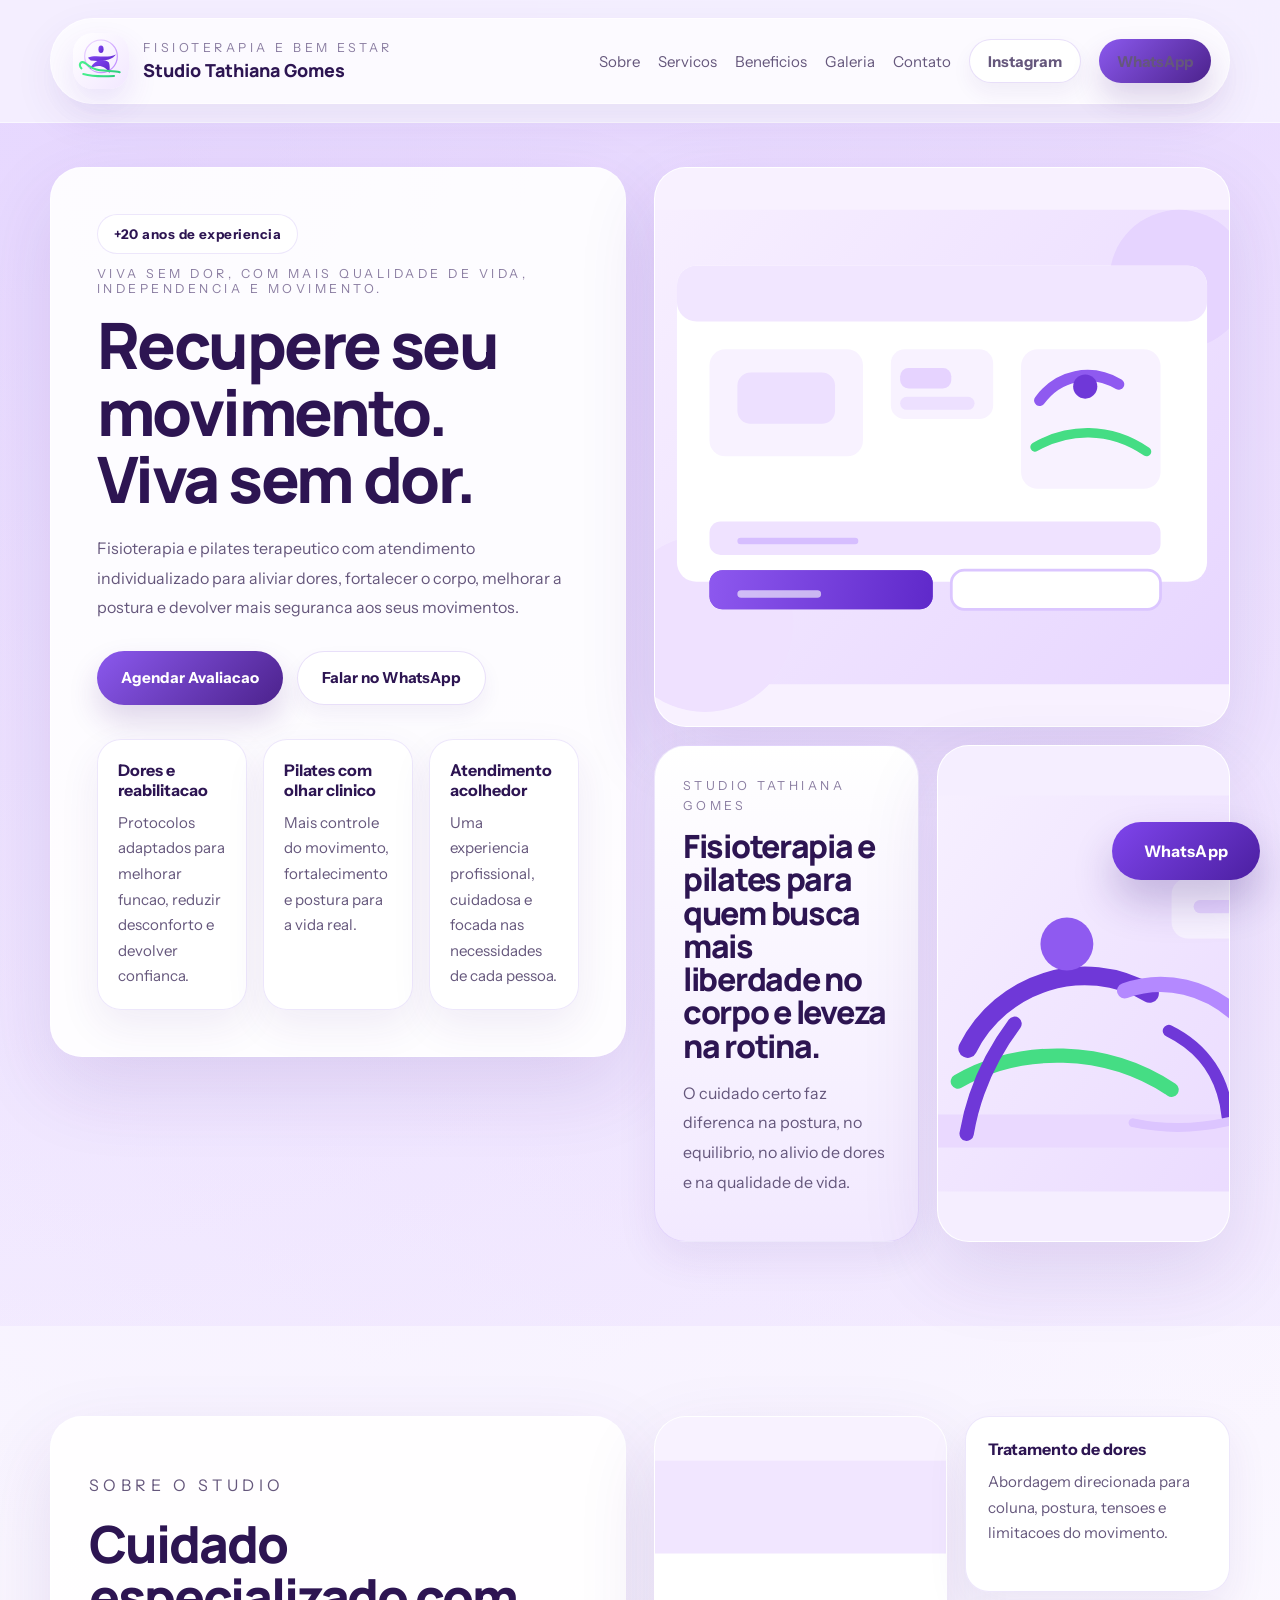
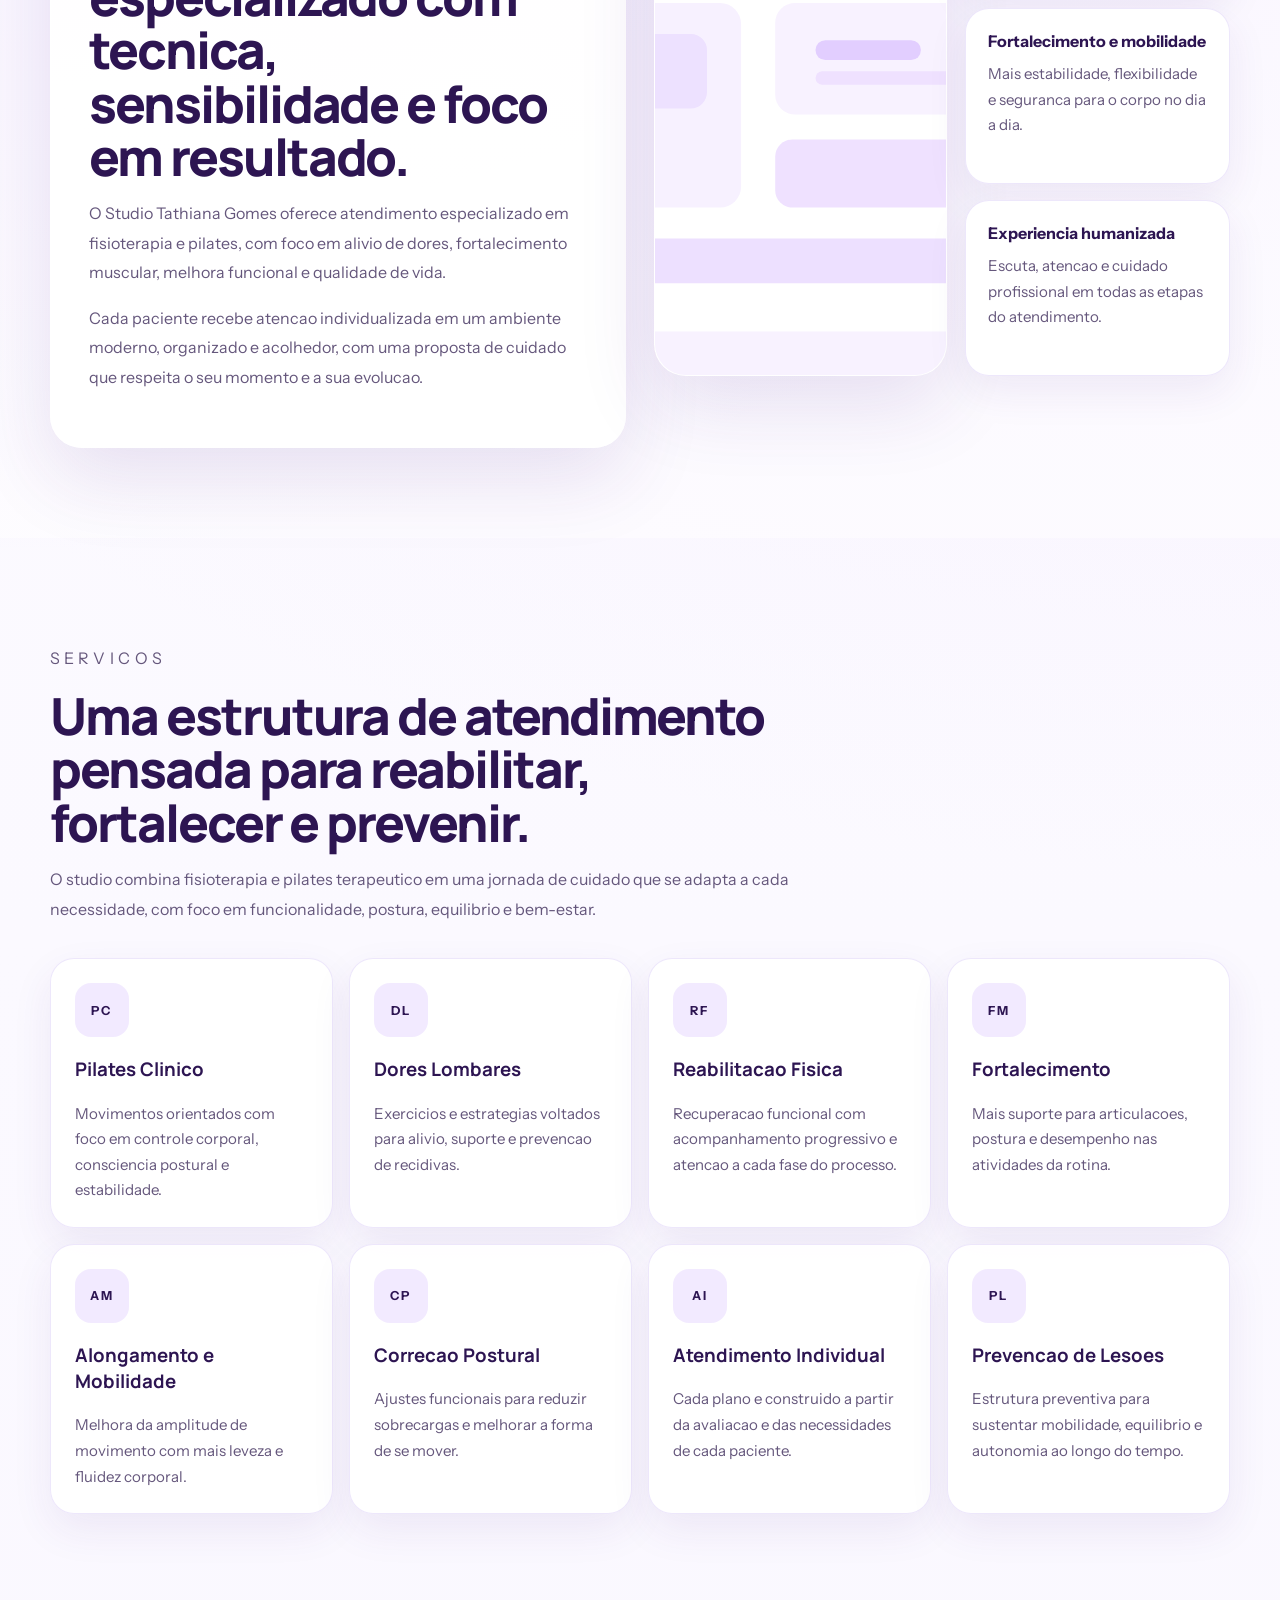
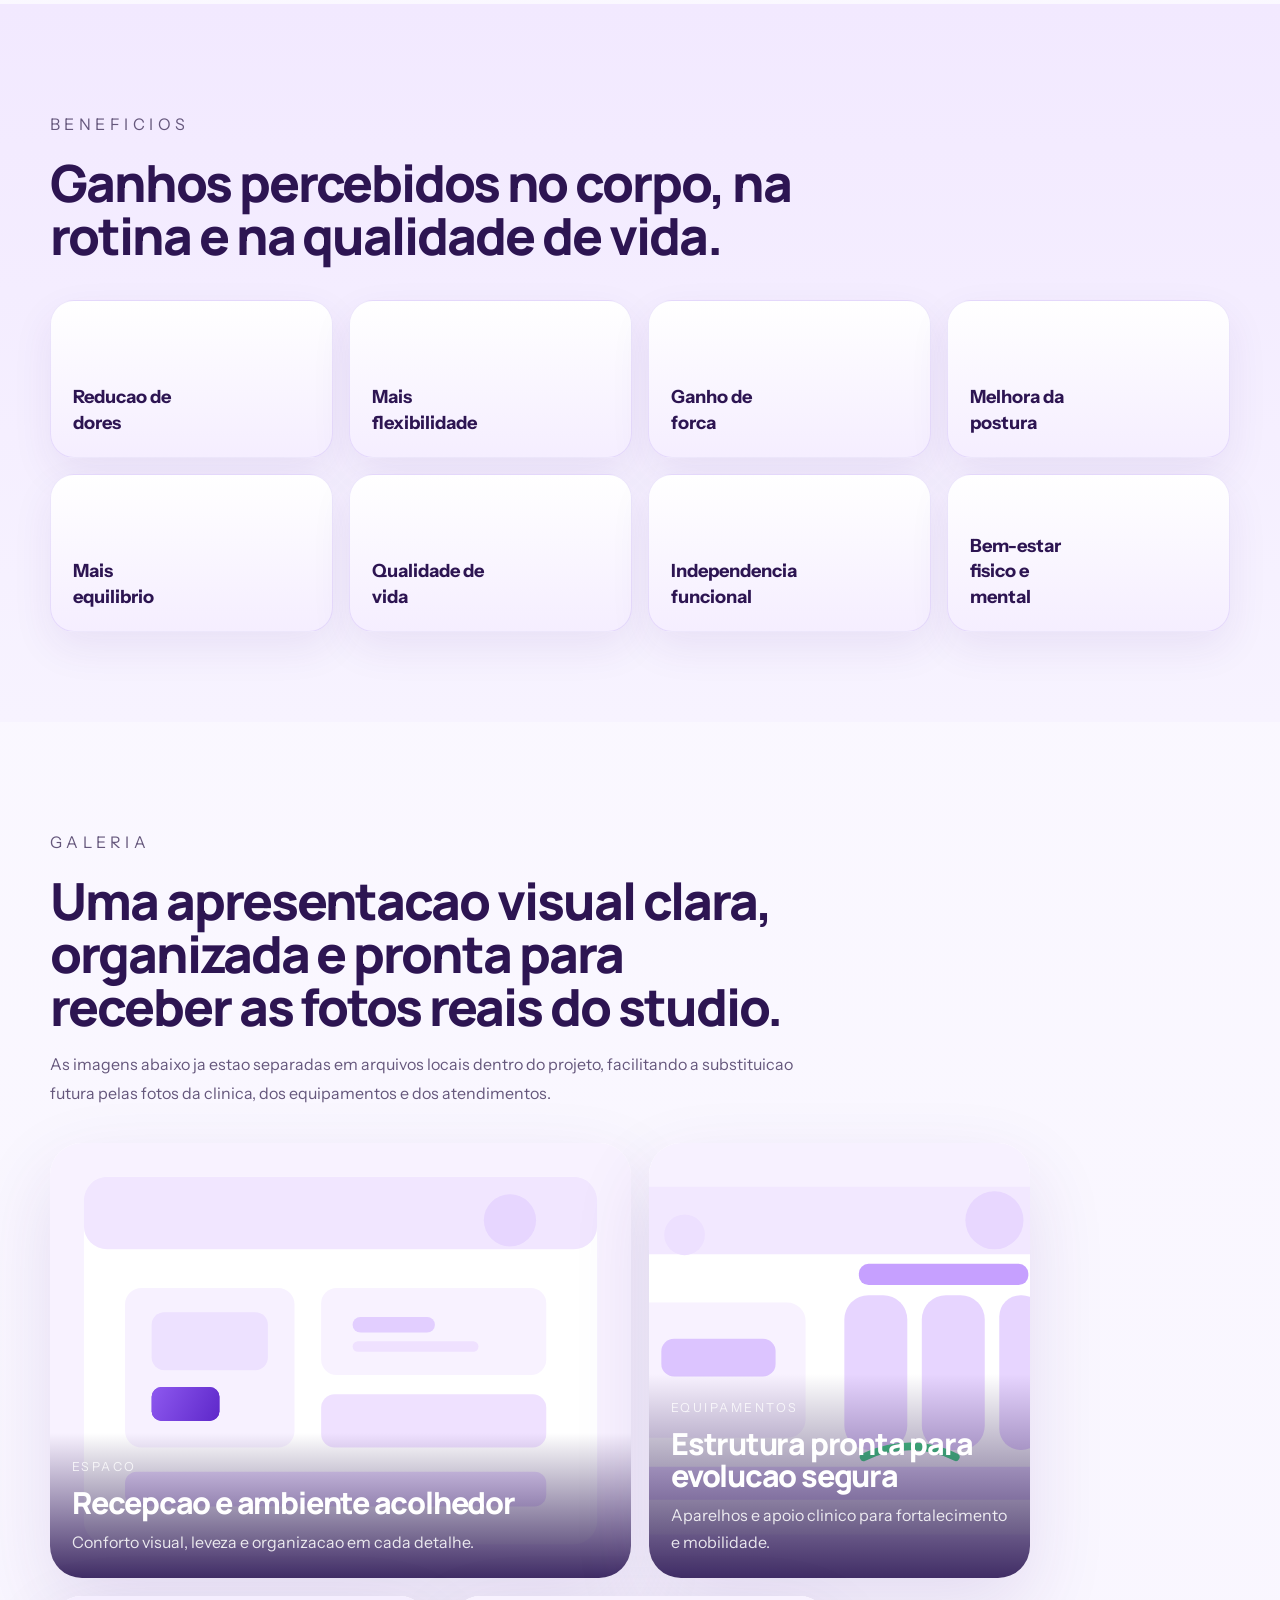
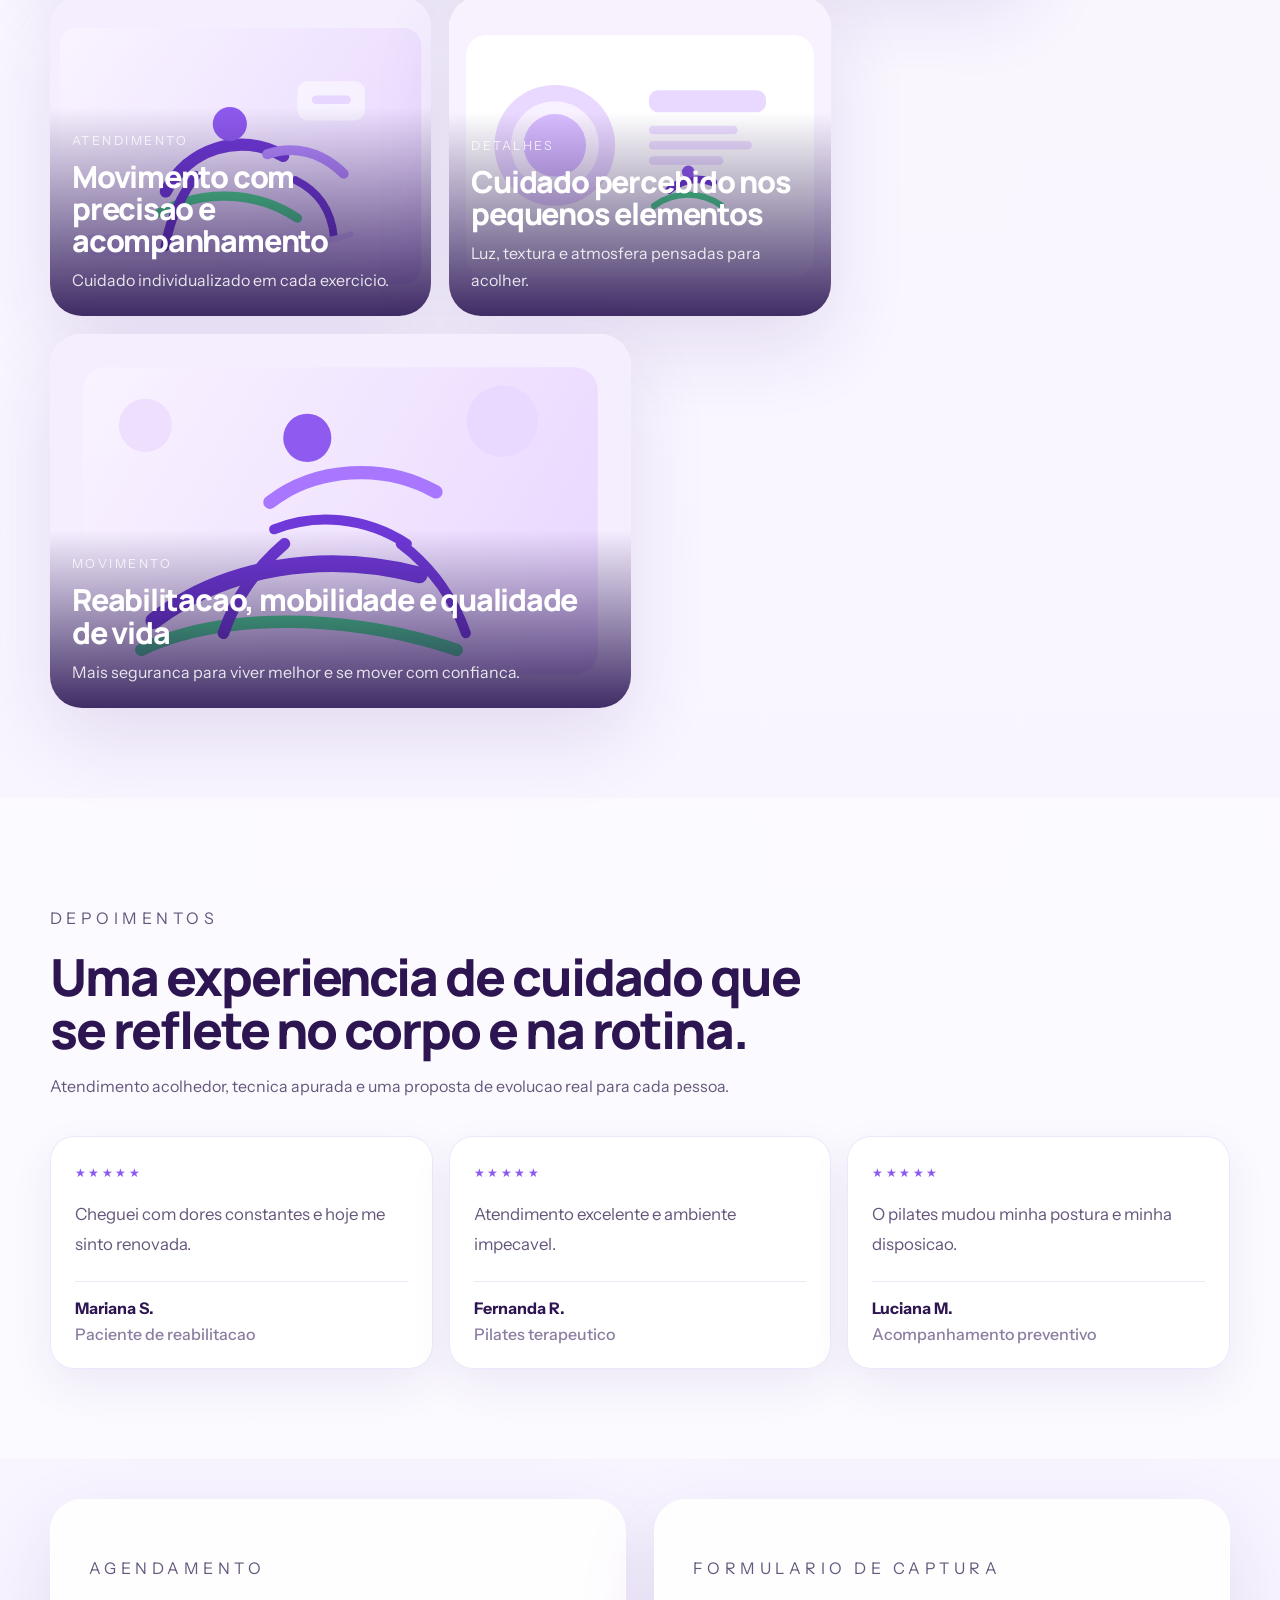
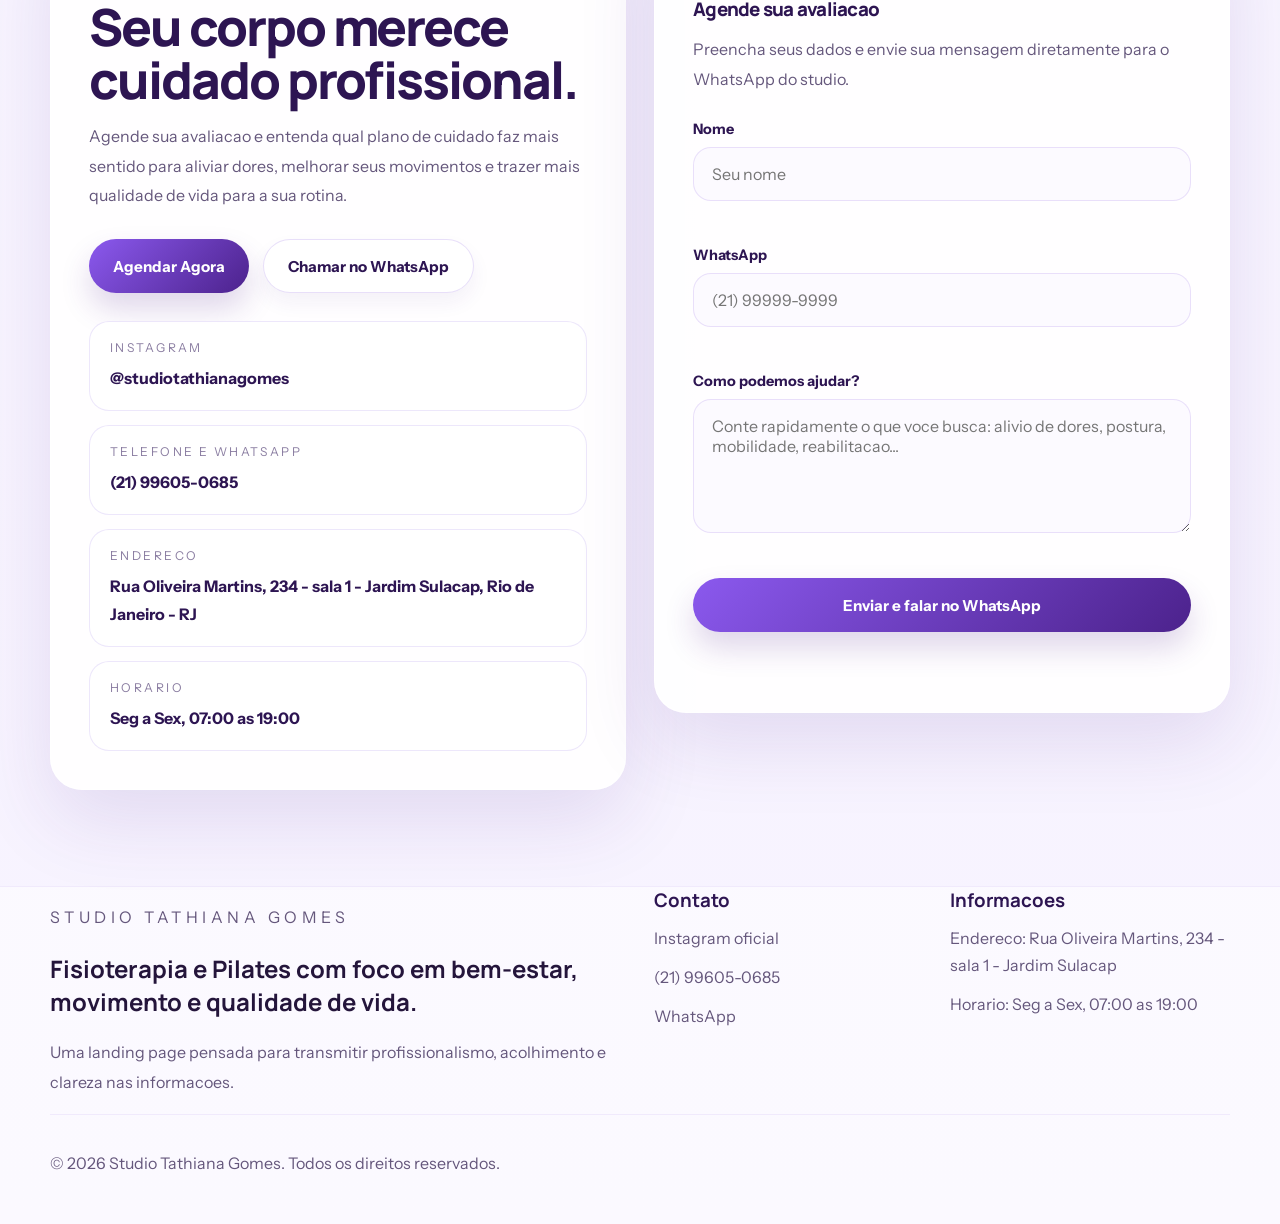
==== index.html @ f668afdb "Envio site v1" ====
<!DOCTYPE html>
<html lang="pt-BR">
  <head>
    <meta charset="UTF-8" />
    <meta name="viewport" content="width=device-width, initial-scale=1.0" />
    <title>Studio Tathiana Gomes | Fisioterapia e Pilates</title>
    <meta
      name="description"
      content="Studio Tathiana Gomes com fisioterapia e pilates terapeutico para dores, postura, mobilidade, fortalecimento e qualidade de vida."
    />
    <meta
      name="keywords"
      content="Studio Tathiana Gomes, fisioterapia, pilates, pilates terapeutico, reabilitacao, postura, mobilidade, Jardim Sulacap, Rio de Janeiro"
    />
    <meta name="theme-color" content="#6f38d8" />
    <meta property="og:title" content="Studio Tathiana Gomes | Recupere seu movimento. Viva sem dor." />
    <meta
      property="og:description"
      content="Tratamentos personalizados de fisioterapia e pilates para melhorar sua saude, postura, mobilidade e qualidade de vida."
    />
    <meta property="og:type" content="website" />
    <meta property="og:locale" content="pt_BR" />
    <link rel="preconnect" href="https://fonts.googleapis.com" />
    <link rel="preconnect" href="https://fonts.gstatic.com" crossorigin />
    <link
      href="https://fonts.googleapis.com/css2?family=Instrument+Sans:wght@400;500;600;700&family=Manrope:wght@400;500;600;700;800&display=swap"
      rel="stylesheet"
    />
    <link rel="stylesheet" href="https://unpkg.com/aos@2.3.4/dist/aos.css" />
    <link rel="stylesheet" href="style.css" />
    <script type="application/ld+json">
      {
        "@context": "https://schema.org",
        "@type": "MedicalBusiness",
        "name": "Studio Tathiana Gomes",
        "description": "Studio de fisioterapia e pilates com foco em reabilitacao, qualidade de vida e movimento.",
        "telephone": "+55 21 99605-0685",
        "address": {
          "@type": "PostalAddress",
          "streetAddress": "Rua Oliveira Martins, 234 - sala 1",
          "addressLocality": "Rio de Janeiro",
          "addressRegion": "RJ",
          "postalCode": "21741-280",
          "addressCountry": "BR"
        },
        "sameAs": ["https://www.instagram.com/studiotathianagomes/"]
      }
    </script>
  </head>
  <body>
    <div class="page-loader" id="pageLoader" aria-hidden="true">
      <div class="page-loader__mark"></div>
    </div>

    <a class="skip-link" href="#conteudo">Pular para o conteudo</a>

    <header class="site-header" id="topo">
      <div class="container header-inner">
        <a class="brand" href="#topo" aria-label="Studio Tathiana Gomes">
          <span class="brand__logo" aria-hidden="true">
            <svg viewBox="0 0 120 120" role="img">
              <defs>
                <linearGradient id="logoRing" x1="0%" y1="0%" x2="100%" y2="100%">
                  <stop offset="0%" stop-color="#f1ddff"></stop>
                  <stop offset="100%" stop-color="#b983ff"></stop>
                </linearGradient>
                <linearGradient id="logoFigure" x1="0%" y1="0%" x2="100%" y2="100%">
                  <stop offset="0%" stop-color="#8447f6"></stop>
                  <stop offset="100%" stop-color="#5d27c9"></stop>
                </linearGradient>
                <linearGradient id="logoHand" x1="0%" y1="0%" x2="100%" y2="0%">
                  <stop offset="0%" stop-color="#49f08e"></stop>
                  <stop offset="100%" stop-color="#2bcf7b"></stop>
                </linearGradient>
              </defs>
              <circle cx="60" cy="50" r="35" fill="none" stroke="url(#logoRing)" stroke-width="2.5"></circle>
              <ellipse cx="60" cy="35" rx="5.5" ry="8" fill="url(#logoFigure)"></ellipse>
              <path d="M32 53 C49 45, 71 56, 92 46 C84 58, 62 62, 38 59 Z" fill="url(#logoFigure)"></path>
              <path d="M36 77 C46 58, 63 53, 77 63 C79 68, 79 78, 78 86 C69 69, 52 66, 36 77 Z" fill="url(#logoFigure)"></path>
              <path d="M18 76 C11 67, 17 57, 28 66 C36 73, 43 78, 58 80 C75 82, 90 81, 100 84" fill="none" stroke="url(#logoHand)" stroke-width="4.5" stroke-linecap="round"></path>
              <path d="M22 88 C37 92, 59 94, 88 92" fill="none" stroke="url(#logoHand)" stroke-width="4.5" stroke-linecap="round"></path>
            </svg>
          </span>
          <span class="brand__copy">
            <span class="brand__eyebrow">Fisioterapia e Bem Estar</span>
            <span class="brand__title">Studio Tathiana Gomes</span>
          </span>
        </a>

        <button
          class="menu-toggle"
          id="menuToggle"
          type="button"
          aria-expanded="false"
          aria-controls="siteNav"
          aria-label="Abrir menu"
        >
          <span></span>
          <span></span>
          <span></span>
        </button>

        <nav class="site-nav" id="siteNav" aria-label="Navegacao principal">
          <a href="#sobre">Sobre</a>
          <a href="#servicos">Servicos</a>
          <a href="#beneficios">Beneficios</a>
          <a href="#galeria">Galeria</a>
          <a href="#contato">Contato</a>
          <a
            class="button button--small button--ghost"
            href="https://www.instagram.com/studiotathianagomes/"
            target="_blank"
            rel="noreferrer"
            >Instagram</a
          >
          <a
            class="button button--small"
            href="https://wa.me/5521996050685?text=Ola!%20Vim%20pelo%20site%20do%20Studio%20Tathiana%20Gomes%20e%20gostaria%20de%20agendar%20uma%20avaliacao."
            target="_blank"
            rel="noreferrer"
            >WhatsApp</a
          >
        </nav>
      </div>
    </header>

    <main id="conteudo">
      <section class="hero">
        <div class="container hero-grid">
          <div class="hero-copy" data-aos="fade-up">
            <span class="pill">+20 anos de experiencia</span>
            <p class="eyebrow">Viva sem dor, com mais qualidade de vida, independencia e movimento.</p>
            <h1>Recupere seu movimento. Viva sem dor.</h1>
            <p class="hero-text">
              Fisioterapia e pilates terapeutico com atendimento individualizado para aliviar dores,
              fortalecer o corpo, melhorar a postura e devolver mais seguranca aos seus movimentos.
            </p>

            <div class="hero-actions">
              <a class="button" href="#contato">Agendar Avaliacao</a>
              <a
                class="button button--ghost button--ghost-strong"
                href="https://wa.me/5521996050685?text=Ola!%20Quero%20agendar%20uma%20avaliacao%20no%20Studio%20Tathiana%20Gomes."
                target="_blank"
                rel="noreferrer"
                >Falar no WhatsApp</a
              >
            </div>

            <div class="hero-points">
              <div>
                <strong>Dores e reabilitacao</strong>
                <p>Protocolos adaptados para melhorar funcao, reduzir desconforto e devolver confianca.</p>
              </div>
              <div>
                <strong>Pilates com olhar clinico</strong>
                <p>Mais controle do movimento, fortalecimento e postura para a vida real.</p>
              </div>
              <div>
                <strong>Atendimento acolhedor</strong>
                <p>Uma experiencia profissional, cuidadosa e focada nas necessidades de cada pessoa.</p>
              </div>
            </div>
          </div>

          <div class="hero-visual" data-aos="fade-left">
            <article class="hero-photo hero-photo--main">
              <img
                src="assets/images/hero-studio.svg"
                alt="Ambiente do Studio Tathiana Gomes com atmosfera elegante e acolhedora"
              />
            </article>
            <div class="hero-side">
              <article class="hero-info-card">
                <span class="eyebrow">Studio Tathiana Gomes</span>
                <h2>Fisioterapia e pilates para quem busca mais liberdade no corpo e leveza na rotina.</h2>
                <p>
                  O cuidado certo faz diferenca na postura, no equilibrio, no alivio de dores e na
                  qualidade de vida.
                </p>
              </article>
              <article class="hero-photo hero-photo--small">
                <img
                  src="assets/images/pilates-session.svg"
                  alt="Sessao de pilates terapeutico representando acompanhamento individual"
                />
              </article>
            </div>
          </div>
        </div>
      </section>

      <section class="section section--soft" id="sobre">
        <div class="container intro-grid">
          <div class="intro-card" data-aos="fade-up">
            <p class="eyebrow">Sobre o Studio</p>
            <h2>Cuidado especializado com tecnica, sensibilidade e foco em resultado.</h2>
            <p>
              O Studio Tathiana Gomes oferece atendimento especializado em fisioterapia e pilates,
              com foco em alivio de dores, fortalecimento muscular, melhora funcional e qualidade de vida.
            </p>
            <p>
              Cada paciente recebe atencao individualizada em um ambiente moderno, organizado e acolhedor,
              com uma proposta de cuidado que respeita o seu momento e a sua evolucao.
            </p>
          </div>

          <div class="intro-media" data-aos="fade-up" data-aos-delay="120">
            <article class="media-card">
              <img src="assets/images/clinic-space.svg" alt="Ambiente interno do studio" />
            </article>
            <article class="stats-card">
              <div>
                <strong>Tratamento de dores</strong>
                <p>Abordagem direcionada para coluna, postura, tensoes e limitacoes do movimento.</p>
              </div>
              <div>
                <strong>Fortalecimento e mobilidade</strong>
                <p>Mais estabilidade, flexibilidade e seguranca para o corpo no dia a dia.</p>
              </div>
              <div>
                <strong>Experiencia humanizada</strong>
                <p>Escuta, atencao e cuidado profissional em todas as etapas do atendimento.</p>
              </div>
            </article>
          </div>
        </div>
      </section>

      <section class="section" id="servicos">
        <div class="container">
          <div class="section-heading" data-aos="fade-up">
            <p class="eyebrow">Servicos</p>
            <h2>Uma estrutura de atendimento pensada para reabilitar, fortalecer e prevenir.</h2>
            <p>
              O studio combina fisioterapia e pilates terapeutico em uma jornada de cuidado que se adapta
              a cada necessidade, com foco em funcionalidade, postura, equilibrio e bem-estar.
            </p>
          </div>

          <div class="service-grid">
            <article class="service-card" data-aos="fade-up">
              <span class="service-card__icon">PC</span>
              <h3>Pilates Clinico</h3>
              <p>Movimentos orientados com foco em controle corporal, consciencia postural e estabilidade.</p>
            </article>
            <article class="service-card" data-aos="fade-up" data-aos-delay="60">
              <span class="service-card__icon">DL</span>
              <h3>Dores Lombares</h3>
              <p>Exercicios e estrategias voltados para alivio, suporte e prevencao de recidivas.</p>
            </article>
            <article class="service-card" data-aos="fade-up" data-aos-delay="120">
              <span class="service-card__icon">RF</span>
              <h3>Reabilitacao Fisica</h3>
              <p>Recuperacao funcional com acompanhamento progressivo e atencao a cada fase do processo.</p>
            </article>
            <article class="service-card" data-aos="fade-up" data-aos-delay="180">
              <span class="service-card__icon">FM</span>
              <h3>Fortalecimento</h3>
              <p>Mais suporte para articulacoes, postura e desempenho nas atividades da rotina.</p>
            </article>
            <article class="service-card" data-aos="fade-up">
              <span class="service-card__icon">AM</span>
              <h3>Alongamento e Mobilidade</h3>
              <p>Melhora da amplitude de movimento com mais leveza e fluidez corporal.</p>
            </article>
            <article class="service-card" data-aos="fade-up" data-aos-delay="60">
              <span class="service-card__icon">CP</span>
              <h3>Correcao Postural</h3>
              <p>Ajustes funcionais para reduzir sobrecargas e melhorar a forma de se mover.</p>
            </article>
            <article class="service-card" data-aos="fade-up" data-aos-delay="120">
              <span class="service-card__icon">AI</span>
              <h3>Atendimento Individual</h3>
              <p>Cada plano e construido a partir da avaliacao e das necessidades de cada paciente.</p>
            </article>
            <article class="service-card" data-aos="fade-up" data-aos-delay="180">
              <span class="service-card__icon">PL</span>
              <h3>Prevencao de Lesoes</h3>
              <p>Estrutura preventiva para sustentar mobilidade, equilibrio e autonomia ao longo do tempo.</p>
            </article>
          </div>
        </div>
      </section>

      <section class="section section--highlight" id="beneficios">
        <div class="container benefits-wrap">
          <div class="section-heading section-heading--compact" data-aos="fade-up">
            <p class="eyebrow">Beneficios</p>
            <h2>Ganhos percebidos no corpo, na rotina e na qualidade de vida.</h2>
          </div>

          <div class="benefit-grid">
            <article class="benefit-card" data-aos="fade-up"><strong>Reducao de dores</strong></article>
            <article class="benefit-card" data-aos="fade-up" data-aos-delay="40"><strong>Mais flexibilidade</strong></article>
            <article class="benefit-card" data-aos="fade-up" data-aos-delay="80"><strong>Ganho de forca</strong></article>
            <article class="benefit-card" data-aos="fade-up" data-aos-delay="120"><strong>Melhora da postura</strong></article>
            <article class="benefit-card" data-aos="fade-up"><strong>Mais equilibrio</strong></article>
            <article class="benefit-card" data-aos="fade-up" data-aos-delay="40"><strong>Qualidade de vida</strong></article>
            <article class="benefit-card" data-aos="fade-up" data-aos-delay="80"><strong>Independencia funcional</strong></article>
            <article class="benefit-card" data-aos="fade-up" data-aos-delay="120"><strong>Bem-estar fisico e mental</strong></article>
          </div>
        </div>
      </section>

      <section class="section" id="galeria">
        <div class="container">
          <div class="section-heading" data-aos="fade-up">
            <p class="eyebrow">Galeria</p>
            <h2>Uma apresentacao visual clara, organizada e pronta para receber as fotos reais do studio.</h2>
            <p>
              As imagens abaixo ja estao separadas em arquivos locais dentro do projeto, facilitando a
              substituicao futura pelas fotos da clinica, dos equipamentos e dos atendimentos.
            </p>
          </div>

          <div class="gallery-grid gallery-grid--images">
            <button
              class="gallery-card gallery-card--image gallery-card--wide"
              type="button"
              data-gallery
              data-title="Recepcao e ambiente do studio"
              data-description="Ambiente acolhedor, claro e organizado para receber cada paciente com conforto."
              data-image="assets/images/clinic-space.svg"
              data-aos="fade-up"
            >
              <img src="assets/images/clinic-space.svg" alt="Ambiente interno da clinica" />
              <div class="gallery-card__content">
                <span class="gallery-card__eyebrow">Espaco</span>
                <strong>Recepcao e ambiente acolhedor</strong>
                <p>Conforto visual, leveza e organizacao em cada detalhe.</p>
              </div>
            </button>

            <button
              class="gallery-card gallery-card--image"
              type="button"
              data-gallery
              data-title="Aparelhos e estrutura de pilates"
              data-description="Uma estrutura organizada para fortalecimento, mobilidade e evolucao segura."
              data-image="assets/images/equipment-room.svg"
              data-aos="fade-up"
              data-aos-delay="60"
            >
              <img src="assets/images/equipment-room.svg" alt="Aparelhos de pilates e espaco de atendimento" />
              <div class="gallery-card__content">
                <span class="gallery-card__eyebrow">Equipamentos</span>
                <strong>Estrutura pronta para evolucao segura</strong>
                <p>Aparelhos e apoio clinico para fortalecimento e mobilidade.</p>
              </div>
            </button>

            <button
              class="gallery-card gallery-card--image"
              type="button"
              data-gallery
              data-title="Atendimento de pilates terapeutico"
              data-description="Movimento guiado com atencao ao corpo, a postura e a progressao de cada pessoa."
              data-image="assets/images/pilates-session.svg"
              data-aos="fade-up"
              data-aos-delay="120"
            >
              <img src="assets/images/pilates-session.svg" alt="Sessao de pilates terapeutico orientada" />
              <div class="gallery-card__content">
                <span class="gallery-card__eyebrow">Atendimento</span>
                <strong>Movimento com precisao e acompanhamento</strong>
                <p>Cuidado individualizado em cada exercicio.</p>
              </div>
            </button>

            <button
              class="gallery-card gallery-card--image"
              type="button"
              data-gallery
              data-title="Detalhes do espaco e acolhimento"
              data-description="Uma atmosfera visual leve, organizada e alinhada a uma experiencia de cuidado."
              data-image="assets/images/detail-care.svg"
              data-aos="fade-up"
            >
              <img src="assets/images/detail-care.svg" alt="Detalhes do espaco e atmosfera de bem-estar" />
              <div class="gallery-card__content">
                <span class="gallery-card__eyebrow">Detalhes</span>
                <strong>Cuidado percebido nos pequenos elementos</strong>
                <p>Luz, textura e atmosfera pensadas para acolher.</p>
              </div>
            </button>

            <button
              class="gallery-card gallery-card--image gallery-card--wide"
              type="button"
              data-gallery
              data-title="Reabilitacao e movimento funcional"
              data-description="Uma imagem pensada para comunicar mobilidade, equilibrio e qualidade de vida."
              data-image="assets/images/movement-therapy.svg"
              data-aos="fade-up"
              data-aos-delay="60"
            >
              <img src="assets/images/movement-therapy.svg" alt="Movimento funcional e reabilitacao orientada" />
              <div class="gallery-card__content">
                <span class="gallery-card__eyebrow">Movimento</span>
                <strong>Reabilitacao, mobilidade e qualidade de vida</strong>
                <p>Mais seguranca para viver melhor e se mover com confianca.</p>
              </div>
            </button>
          </div>
        </div>
      </section>

      <section class="section section--soft" id="depoimentos">
        <div class="container">
          <div class="section-heading" data-aos="fade-up">
            <p class="eyebrow">Depoimentos</p>
            <h2>Uma experiencia de cuidado que se reflete no corpo e na rotina.</h2>
            <p>Atendimento acolhedor, tecnica apurada e uma proposta de evolucao real para cada pessoa.</p>
          </div>

          <div class="testimonial-grid">
            <article class="testimonial-card" data-aos="fade-up">
              <span class="testimonial-card__stars">&#9733;&#9733;&#9733;&#9733;&#9733;</span>
              <blockquote>Cheguei com dores constantes e hoje me sinto renovada.</blockquote>
              <p class="testimonial-card__author">Mariana S. <span>Paciente de reabilitacao</span></p>
            </article>
            <article class="testimonial-card" data-aos="fade-up" data-aos-delay="80">
              <span class="testimonial-card__stars">&#9733;&#9733;&#9733;&#9733;&#9733;</span>
              <blockquote>Atendimento excelente e ambiente impecavel.</blockquote>
              <p class="testimonial-card__author">Fernanda R. <span>Pilates terapeutico</span></p>
            </article>
            <article class="testimonial-card" data-aos="fade-up" data-aos-delay="160">
              <span class="testimonial-card__stars">&#9733;&#9733;&#9733;&#9733;&#9733;</span>
              <blockquote>O pilates mudou minha postura e minha disposicao.</blockquote>
              <p class="testimonial-card__author">Luciana M. <span>Acompanhamento preventivo</span></p>
            </article>
          </div>
        </div>
      </section>

      <section class="section contact-section" id="contato">
        <div class="container contact-grid">
          <div class="contact-copy" data-aos="fade-up">
            <p class="eyebrow">Agendamento</p>
            <h2>Seu corpo merece cuidado profissional.</h2>
            <p>
              Agende sua avaliacao e entenda qual plano de cuidado faz mais sentido para aliviar dores,
              melhorar seus movimentos e trazer mais qualidade de vida para a sua rotina.
            </p>

            <div class="contact-actions">
              <a class="button" href="#formulario">Agendar Agora</a>
              <a
                class="button button--ghost button--ghost-strong"
                href="https://wa.me/5521996050685?text=Ola!%20Gostaria%20de%20agendar%20uma%20avaliacao%20no%20Studio%20Tathiana%20Gomes."
                target="_blank"
                rel="noreferrer"
                >Chamar no WhatsApp</a
              >
            </div>

            <div class="contact-list">
              <article>
                <span>Instagram</span>
                <strong>@studiotathianagomes</strong>
              </article>
              <article>
                <span>Telefone e WhatsApp</span>
                <strong>(21) 99605-0685</strong>
              </article>
              <article>
                <span>Endereco</span>
                <strong>Rua Oliveira Martins, 234 - sala 1 - Jardim Sulacap, Rio de Janeiro - RJ</strong>
              </article>
              <article>
                <span>Horario</span>
                <strong>Seg a Sex, 07:00 as 19:00</strong>
              </article>
            </div>
          </div>

          <div class="form-card" data-aos="fade-up" data-aos-delay="120">
            <p class="eyebrow">Formulario de captura</p>
            <h3 id="formulario">Agende sua avaliacao</h3>
            <p>Preencha seus dados e envie sua mensagem diretamente para o WhatsApp do studio.</p>

            <form class="lead-form" id="leadForm" novalidate>
              <div class="field-group">
                <label for="name">Nome</label>
                <input id="name" name="name" type="text" placeholder="Seu nome" required />
                <small class="field-error" aria-live="polite"></small>
              </div>

              <div class="field-group">
                <label for="phone">WhatsApp</label>
                <input id="phone" name="phone" type="tel" placeholder="(21) 99999-9999" required />
                <small class="field-error" aria-live="polite"></small>
              </div>

              <div class="field-group">
                <label for="goal">Como podemos ajudar?</label>
                <textarea
                  id="goal"
                  name="goal"
                  rows="5"
                  placeholder="Conte rapidamente o que voce busca: alivio de dores, postura, mobilidade, reabilitacao..."
                  required
                ></textarea>
                <small class="field-error" aria-live="polite"></small>
              </div>

              <button class="button button--block" type="submit">Enviar e falar no WhatsApp</button>
              <p class="form-feedback" id="formFeedback" aria-live="polite"></p>
            </form>
          </div>
        </div>
      </section>
    </main>

    <footer class="site-footer">
      <div class="container footer-grid">
        <div>
          <p class="eyebrow">Studio Tathiana Gomes</p>
          <h2>Fisioterapia e Pilates com foco em bem-estar, movimento e qualidade de vida.</h2>
          <p>
            Uma landing page pensada para transmitir profissionalismo, acolhimento e clareza nas informacoes.
          </p>
        </div>

        <div class="footer-columns">
          <div>
            <h3>Contato</h3>
            <ul>
              <li><a href="https://www.instagram.com/studiotathianagomes/" target="_blank" rel="noreferrer">Instagram oficial</a></li>
              <li><a href="tel:+5521996050685">(21) 99605-0685</a></li>
              <li><a href="https://wa.me/5521996050685" target="_blank" rel="noreferrer">WhatsApp</a></li>
            </ul>
          </div>
          <div>
            <h3>Informacoes</h3>
            <ul>
              <li>Endereco: Rua Oliveira Martins, 234 - sala 1 - Jardim Sulacap</li>
              <li>Horario: Seg a Sex, 07:00 as 19:00</li>
            </ul>
          </div>
        </div>
      </div>

      <div class="container footer-bottom">
        <p>&copy; <span id="currentYear"></span> Studio Tathiana Gomes. Todos os direitos reservados.</p>
      </div>
    </footer>

    <a
      class="floating-whatsapp"
      href="https://wa.me/5521996050685?text=Ola!%20Vim%20pelo%20site%20do%20Studio%20Tathiana%20Gomes."
      target="_blank"
      rel="noreferrer"
      aria-label="Falar no WhatsApp"
    >
      <span>WhatsApp</span>
    </a>

    <div class="gallery-modal" id="galleryModal" aria-hidden="true" role="dialog" aria-modal="true">
      <div class="gallery-modal__backdrop" data-close-modal></div>
      <div class="gallery-modal__dialog">
        <button class="gallery-modal__close" type="button" data-close-modal aria-label="Fechar galeria">&times;</button>
        <div class="gallery-modal__visual"></div>
        <div class="gallery-modal__copy">
          <p class="eyebrow">Galeria</p>
          <h3 id="galleryModalTitle">Imagem</h3>
          <p id="galleryModalDescription"></p>
        </div>
      </div>
    </div>

    <script src="https://unpkg.com/aos@2.3.4/dist/aos.js"></script>
    <script src="script.js" defer></script>
  </body>
</html>
---- style.css ----
:root {
  --bg: #f7f3ff;
  --surface: rgba(255, 255, 255, 0.9);
  --surface-strong: #ffffff;
  --surface-soft: #f3ecff;
  --ink: #24153b;
  --text: #65577c;
  --muted: #8a7da1;
  --line: rgba(111, 56, 216, 0.12);
  --purple-950: #2d1552;
  --purple-900: #4c228c;
  --purple-800: #6f38d8;
  --purple-700: #8b59ee;
  --purple-500: #b78dff;
  --shadow-soft: 0 30px 80px rgba(76, 34, 140, 0.12);
  --shadow-card: 0 16px 40px rgba(76, 34, 140, 0.08);
  --radius-xl: 32px;
  --radius-lg: 24px;
  --radius-md: 18px;
  --container: min(1180px, calc(100vw - 40px));
}

*,
*::before,
*::after {
  box-sizing: border-box;
}

html {
  scroll-behavior: smooth;
}

body {
  margin: 0;
  min-width: 320px;
  color: var(--ink);
  font-family: "Instrument Sans", "Segoe UI", sans-serif;
  background:
    radial-gradient(circle at top left, rgba(183, 141, 255, 0.26), transparent 28%),
    radial-gradient(circle at top right, rgba(239, 227, 255, 0.92), transparent 32%),
    linear-gradient(180deg, #fdfcff 0%, #f7f3ff 100%);
}

img,
svg {
  display: block;
  max-width: 100%;
}

a {
  color: inherit;
  text-decoration: none;
}

button,
input,
textarea {
  font: inherit;
}

button {
  cursor: pointer;
}

.skip-link {
  position: absolute;
  left: 16px;
  top: -60px;
  z-index: 1000;
  border-radius: 999px;
  padding: 12px 18px;
  background: var(--purple-950);
  color: #fff;
  transition: top 0.2s ease;
}

.skip-link:focus {
  top: 16px;
}

.page-loader {
  position: fixed;
  inset: 0;
  z-index: 1200;
  display: grid;
  place-items: center;
  background: linear-gradient(135deg, #fbf7ff, #f0e6ff);
  transition: opacity 0.45s ease, visibility 0.45s ease;
}

.page-loader.is-hidden {
  opacity: 0;
  visibility: hidden;
}

.page-loader__mark {
  width: 68px;
  height: 68px;
  border-radius: 50%;
  border: 3px solid rgba(111, 56, 216, 0.15);
  border-top-color: var(--purple-800);
  animation: spin 0.9s linear infinite;
}

.container {
  width: var(--container);
  margin: 0 auto;
}

.site-header {
  position: sticky;
  top: 0;
  z-index: 50;
  padding: 18px 0;
  backdrop-filter: blur(18px);
  background: rgba(247, 243, 255, 0.82);
  border-bottom: 1px solid rgba(255, 255, 255, 0.56);
}

.header-inner {
  display: flex;
  align-items: center;
  justify-content: space-between;
  gap: 24px;
  border: 1px solid rgba(255, 255, 255, 0.65);
  background: rgba(255, 255, 255, 0.64);
  border-radius: 999px;
  padding: 14px 18px 14px 22px;
  box-shadow: var(--shadow-card);
}

.brand {
  display: flex;
  align-items: center;
  gap: 14px;
}

.brand__copy {
  display: grid;
  gap: 3px;
}

.brand__eyebrow,
.eyebrow {
  font-size: 0.78rem;
  text-transform: uppercase;
  letter-spacing: 0.28em;
  color: var(--muted);
}

.brand__title,
h1,
h2,
h3 {
  font-family: "Manrope", "Segoe UI", sans-serif;
}

.brand__title {
  font-size: 1.12rem;
  font-weight: 800;
  color: var(--purple-950);
}

.brand__logo {
  width: 56px;
  height: 56px;
  display: grid;
  place-items: center;
  border-radius: 20px;
  background: linear-gradient(135deg, rgba(255, 255, 255, 0.96), rgba(241, 230, 255, 0.96));
  box-shadow: 0 14px 30px rgba(111, 56, 216, 0.12);
}

.site-nav {
  display: flex;
  align-items: center;
  gap: 18px;
}

.site-nav a {
  font-size: 0.94rem;
  color: var(--text);
}

.site-nav a:hover {
  color: var(--purple-950);
}

.menu-toggle {
  display: none;
  width: 52px;
  height: 52px;
  border: 1px solid var(--line);
  border-radius: 50%;
  background: rgba(255, 255, 255, 0.88);
  flex-direction: column;
  justify-content: center;
  gap: 5px;
  padding: 0 14px;
}

.menu-toggle span {
  width: 100%;
  height: 2px;
  border-radius: 999px;
  background: var(--purple-950);
  transition: transform 0.25s ease, opacity 0.25s ease;
}

.menu-toggle.is-active span:nth-child(1) {
  transform: translateY(7px) rotate(45deg);
}

.menu-toggle.is-active span:nth-child(2) {
  opacity: 0;
}

.menu-toggle.is-active span:nth-child(3) {
  transform: translateY(-7px) rotate(-45deg);
}

.button {
  display: inline-flex;
  align-items: center;
  justify-content: center;
  min-height: 54px;
  border: 0;
  border-radius: 999px;
  padding: 0 24px;
  font-size: 0.95rem;
  font-weight: 700;
  color: #fff;
  background: linear-gradient(135deg, var(--purple-700), var(--purple-900));
  box-shadow: 0 16px 30px rgba(76, 34, 140, 0.18);
  transition: transform 0.2s ease, box-shadow 0.2s ease;
}

.button:hover {
  transform: translateY(-1px);
  box-shadow: 0 18px 34px rgba(76, 34, 140, 0.22);
}

.button--small {
  min-height: 44px;
  padding: 0 18px;
}

.button--ghost {
  color: var(--purple-950);
  background: #ffffff;
  border: 1px solid rgba(111, 56, 216, 0.16);
  box-shadow: 0 10px 20px rgba(76, 34, 140, 0.06);
}

.button--ghost-strong {
  background: #ffffff;
  color: var(--purple-950);
}

.button--block {
  width: 100%;
}

.hero {
  padding: 44px 0 84px;
}

.hero-grid,
.intro-grid,
.contact-grid,
.footer-grid {
  display: grid;
  grid-template-columns: repeat(2, minmax(0, 1fr));
  gap: 28px;
  align-items: start;
}

.hero-copy,
.intro-card,
.contact-copy,
.form-card {
  border-radius: var(--radius-xl);
  background: var(--surface);
  border: 1px solid rgba(255, 255, 255, 0.7);
  box-shadow: var(--shadow-soft);
}

.hero-copy {
  padding: 46px;
}

.pill {
  display: inline-flex;
  align-items: center;
  border-radius: 999px;
  padding: 11px 16px;
  background: #fff;
  border: 1px solid rgba(111, 56, 216, 0.12);
  color: var(--purple-950);
  font-size: 0.84rem;
  font-weight: 700;
  letter-spacing: 0.04em;
}

h1,
.section-heading h2,
.intro-card h2,
.contact-copy h2,
.form-card h3,
.hero-info-card h2 {
  margin: 16px 0 0;
  font-weight: 800;
  line-height: 1.04;
  letter-spacing: -0.04em;
  color: var(--purple-950);
}

h1 {
  font-size: clamp(3rem, 5vw, 5.1rem);
  max-width: 11ch;
}

.hero-text,
.section-heading p,
.intro-card p,
.contact-copy p,
.form-card p,
.site-footer p,
.hero-info-card p {
  color: var(--text);
  line-height: 1.85;
  font-size: 1rem;
}

.hero-text {
  margin-top: 22px;
  max-width: 60ch;
}

.hero-actions,
.contact-actions {
  display: flex;
  flex-wrap: wrap;
  gap: 14px;
  margin-top: 28px;
}

.hero-points,
.service-grid,
.benefit-grid,
.testimonial-grid,
.footer-columns {
  display: grid;
  gap: 16px;
}

.hero-points {
  grid-template-columns: repeat(3, minmax(0, 1fr));
  margin-top: 34px;
}

.hero-points div,
.stats-card div,
.service-card,
.benefit-card,
.testimonial-card {
  border: 1px solid var(--line);
  border-radius: var(--radius-lg);
  background: rgba(255, 255, 255, 0.92);
  box-shadow: var(--shadow-card);
}

.hero-points div {
  padding: 20px;
}

.hero-points strong,
.stats-card strong,
.service-card h3,
.testimonial-card__author {
  color: var(--purple-950);
}

.hero-points p,
.stats-card p,
.service-card p {
  margin: 10px 0 0;
  color: var(--text);
  line-height: 1.7;
  font-size: 0.94rem;
}

.hero-visual,
.intro-media {
  display: grid;
  gap: 18px;
}

.hero-side {
  display: grid;
  grid-template-columns: 0.95fr 1.05fr;
  gap: 18px;
}

.hero-photo,
.media-card,
.gallery-card {
  overflow: hidden;
  border-radius: var(--radius-xl);
  border: 1px solid rgba(255, 255, 255, 0.75);
  background: #fff;
  box-shadow: var(--shadow-soft);
}

.hero-photo img,
.media-card img,
.gallery-card img {
  width: 100%;
  height: 100%;
  object-fit: cover;
}

.hero-photo--main {
  min-height: 560px;
}

.hero-photo--small {
  min-height: 230px;
}

.hero-info-card {
  padding: 28px;
  border-radius: var(--radius-xl);
  background: linear-gradient(180deg, #ffffff 0%, #f2e9ff 100%);
  border: 1px solid rgba(111, 56, 216, 0.12);
  box-shadow: var(--shadow-card);
}

.hero-info-card h2 {
  font-size: 2rem;
}

.section {
  padding: 90px 0;
}

.section--soft {
  background: rgba(255, 255, 255, 0.42);
}

.section--highlight {
  background: linear-gradient(180deg, #f2e9ff 0%, #f7f3ff 100%);
}

.intro-card,
.contact-copy,
.form-card {
  padding: 38px;
}

.section-heading {
  max-width: 760px;
}

.section-heading--compact {
  margin-bottom: 26px;
}

.section-heading h2,
.intro-card h2,
.contact-copy h2 {
  font-size: clamp(2.2rem, 4vw, 4rem);
}

.intro-media {
  grid-template-columns: 1.05fr 0.95fr;
}

.media-card {
  min-height: 560px;
}

.stats-card {
  display: grid;
  gap: 16px;
}

.stats-card div {
  padding: 22px;
}

.service-grid {
  margin-top: 34px;
  grid-template-columns: repeat(4, minmax(0, 1fr));
}

.service-card {
  padding: 24px;
}

.service-card__icon,
.testimonial-card__stars {
  display: inline-flex;
  align-items: center;
  justify-content: center;
  font-size: 0.78rem;
  letter-spacing: 0.2em;
  text-transform: uppercase;
}

.service-card__icon {
  width: 54px;
  height: 54px;
  border-radius: 16px;
  color: var(--purple-950);
  background: rgba(183, 141, 255, 0.18);
  font-weight: 700;
}

.benefits-wrap {
  display: grid;
  gap: 12px;
}

.benefit-grid {
  grid-template-columns: repeat(4, minmax(0, 1fr));
}

.benefit-card {
  min-height: 158px;
  display: flex;
  align-items: flex-end;
  padding: 22px;
  background: linear-gradient(180deg, #ffffff 0%, #f5eeff 100%);
}

.benefit-card strong {
  max-width: 10ch;
  font-size: 1.14rem;
  line-height: 1.4;
  color: var(--purple-950);
}

.gallery-grid {
  margin-top: 34px;
}

.gallery-grid--images {
  display: grid;
  grid-template-columns: repeat(12, minmax(0, 1fr));
  gap: 18px;
}

.gallery-card {
  position: relative;
  border: 0;
  padding: 0;
  text-align: left;
  color: #fff;
  transition: transform 0.35s ease, box-shadow 0.35s ease;
}

.gallery-card:hover {
  transform: translateY(-4px);
  box-shadow: 0 22px 54px rgba(76, 34, 140, 0.16);
}

.gallery-card--image {
  min-height: 320px;
  grid-column: span 4;
}

.gallery-card--image.gallery-card--wide {
  grid-column: span 6;
}

.gallery-card__content {
  position: absolute;
  inset: auto 0 0 0;
  padding: 22px;
  background: linear-gradient(180deg, rgba(39, 18, 80, 0), rgba(39, 18, 80, 0.88));
}

.gallery-card__eyebrow {
  display: inline-flex;
  font-size: 0.78rem;
  letter-spacing: 0.2em;
  text-transform: uppercase;
  color: rgba(255, 255, 255, 0.78);
}

.gallery-card strong,
.gallery-modal__copy h3 {
  display: block;
  margin-top: 12px;
  font-family: "Manrope", "Segoe UI", sans-serif;
  font-size: 1.9rem;
  font-weight: 800;
  line-height: 1.06;
  letter-spacing: -0.04em;
}

.gallery-card p {
  margin: 10px 0 0;
  color: rgba(255, 255, 255, 0.86);
  line-height: 1.7;
}

.testimonial-grid {
  margin-top: 34px;
  grid-template-columns: repeat(3, minmax(0, 1fr));
}

.testimonial-card {
  padding: 24px;
}

.testimonial-card__stars {
  color: var(--purple-700);
}

.testimonial-card blockquote {
  margin: 18px 0 0;
  color: var(--text);
  line-height: 1.8;
  font-size: 1.05rem;
}

.testimonial-card__author {
  margin: 22px 0 0;
  padding-top: 16px;
  border-top: 1px solid var(--line);
  font-weight: 700;
}

.testimonial-card__author span {
  display: block;
  margin-top: 6px;
  color: var(--muted);
  font-weight: 500;
}

.contact-section {
  padding-top: 40px;
  padding-bottom: 96px;
}

.contact-copy {
  min-height: 100%;
}

.contact-list {
  display: grid;
  gap: 14px;
  margin-top: 28px;
}

.contact-list article {
  border: 1px solid var(--line);
  border-radius: 20px;
  padding: 18px 20px;
  background: rgba(255, 255, 255, 0.88);
}

.contact-list span {
  display: block;
  font-size: 0.76rem;
  letter-spacing: 0.2em;
  text-transform: uppercase;
  color: var(--muted);
}

.contact-list strong {
  display: block;
  margin-top: 10px;
  color: var(--purple-950);
  line-height: 1.7;
}

.lead-form {
  display: grid;
  gap: 18px;
  margin-top: 26px;
}

.field-group {
  display: grid;
  gap: 9px;
}

.field-group label {
  font-size: 0.9rem;
  font-weight: 700;
  color: var(--purple-950);
}

.field-group input,
.field-group textarea {
  width: 100%;
  border: 1px solid rgba(111, 56, 216, 0.14);
  border-radius: 18px;
  padding: 16px 18px;
  background: #fcfaff;
  color: var(--ink);
  transition: border-color 0.2s ease, box-shadow 0.2s ease, background 0.2s ease;
}

.field-group input:focus,
.field-group textarea:focus {
  outline: none;
  border-color: rgba(111, 56, 216, 0.32);
  box-shadow: 0 0 0 4px rgba(183, 141, 255, 0.2);
  background: #fff;
}

.field-group.is-invalid input,
.field-group.is-invalid textarea {
  border-color: rgba(166, 68, 68, 0.45);
  box-shadow: 0 0 0 4px rgba(166, 68, 68, 0.08);
}

.field-error {
  min-height: 18px;
  color: #9e4747;
  font-size: 0.82rem;
}

.form-feedback {
  min-height: 24px;
  margin: 0;
  color: var(--purple-900);
  font-size: 0.92rem;
}

.site-footer {
  padding: 0 0 30px;
  border-top: 1px solid rgba(111, 56, 216, 0.08);
  background: rgba(255, 255, 255, 0.56);
}

.footer-columns {
  grid-template-columns: repeat(2, minmax(0, 1fr));
}

.footer-columns h3 {
  margin: 0 0 12px;
  color: var(--purple-950);
}

.footer-columns ul {
  margin: 0;
  padding: 0;
  list-style: none;
  display: grid;
  gap: 12px;
  color: var(--text);
  line-height: 1.7;
}

.footer-bottom {
  padding-top: 18px;
  border-top: 1px solid rgba(111, 56, 216, 0.08);
  color: var(--muted);
  font-size: 0.92rem;
}

.floating-whatsapp {
  position: fixed;
  right: 20px;
  bottom: 20px;
  z-index: 45;
  display: inline-flex;
  align-items: center;
  justify-content: center;
  min-width: 148px;
  min-height: 58px;
  border-radius: 999px;
  padding: 0 22px;
  color: #fff;
  font-weight: 700;
  letter-spacing: 0.02em;
  background: linear-gradient(135deg, #7f45ed, #4b1fa0);
  box-shadow: 0 22px 40px rgba(56, 23, 120, 0.24);
}

.floating-whatsapp:hover {
  transform: translateY(-1px);
}

.gallery-modal {
  position: fixed;
  inset: 0;
  z-index: 1100;
  display: grid;
  place-items: center;
  padding: 20px;
  visibility: hidden;
  opacity: 0;
  transition: opacity 0.25s ease, visibility 0.25s ease;
}

.gallery-modal.is-open {
  visibility: visible;
  opacity: 1;
}

.gallery-modal__backdrop {
  position: absolute;
  inset: 0;
  background: rgba(25, 10, 53, 0.6);
  backdrop-filter: blur(14px);
}

.gallery-modal__dialog {
  position: relative;
  z-index: 1;
  display: grid;
  grid-template-columns: 1.08fr 0.92fr;
  width: min(1040px, 100%);
  overflow: hidden;
  border-radius: 32px;
  background: #fff;
  box-shadow: 0 30px 90px rgba(31, 9, 69, 0.34);
}

.gallery-modal__visual {
  min-height: 420px;
  background-color: #f0e4ff;
  background-position: center;
  background-repeat: no-repeat;
  background-size: cover;
}

.gallery-modal__copy {
  padding: 34px;
}

.gallery-modal__copy p {
  color: var(--text);
  line-height: 1.8;
}

.gallery-modal__close {
  position: absolute;
  top: 18px;
  right: 18px;
  z-index: 2;
  width: 46px;
  height: 46px;
  border: 0;
  border-radius: 50%;
  font-size: 1.7rem;
  color: var(--purple-950);
  background: rgba(255, 255, 255, 0.92);
  box-shadow: 0 12px 24px rgba(56, 23, 120, 0.12);
}

@keyframes spin {
  to {
    transform: rotate(360deg);
  }
}

@media (max-width: 1120px) {
  .hero-grid,
  .intro-grid,
  .contact-grid,
  .footer-grid,
  .gallery-modal__dialog,
  .intro-media {
    grid-template-columns: 1fr;
  }

  .hero-points,
  .service-grid,
  .benefit-grid,
  .testimonial-grid {
    grid-template-columns: repeat(2, minmax(0, 1fr));
  }

  .gallery-card--image,
  .gallery-card--image.gallery-card--wide {
    grid-column: span 6;
  }
}

@media (max-width: 860px) {
  .menu-toggle {
    display: inline-flex;
  }

  .site-nav {
    position: absolute;
    left: 20px;
    right: 20px;
    top: calc(100% + 12px);
    display: none;
    flex-direction: column;
    align-items: stretch;
    gap: 14px;
    padding: 18px;
    border-radius: 24px;
    background: rgba(255, 255, 255, 0.97);
    border: 1px solid rgba(255, 255, 255, 0.8);
    box-shadow: var(--shadow-soft);
  }

  .site-nav.is-open {
    display: flex;
  }

  .header-inner {
    position: relative;
    border-radius: 28px;
  }

  .hero-copy,
  .intro-card,
  .contact-copy,
  .form-card {
    padding: 28px;
  }

  .hero-side,
  .hero-points,
  .service-grid,
  .benefit-grid,
  .testimonial-grid,
  .footer-columns {
    grid-template-columns: 1fr;
  }

  .gallery-grid--images {
    grid-template-columns: 1fr;
  }

  .gallery-card--image,
  .gallery-card--image.gallery-card--wide {
    grid-column: auto;
  }

  .brand {
    gap: 10px;
  }

  .brand__logo {
    width: 50px;
    height: 50px;
    border-radius: 18px;
  }

  .brand__eyebrow {
    letter-spacing: 0.18em;
  }

  .floating-whatsapp {
    min-width: auto;
    padding: 0 18px;
  }
}

@media (max-width: 640px) {
  .site-header {
    padding: 12px 0;
  }

  .container {
    width: min(100vw - 24px, 1180px);
  }

  .hero {
    padding-top: 22px;
    padding-bottom: 60px;
  }

  .section {
    padding: 68px 0;
  }

  .hero-photo--main,
  .media-card {
    min-height: 380px;
  }

  .hero-photo--small,
  .gallery-card--image {
    min-height: 240px;
  }

  .hero-info-card h2,
  .gallery-card strong,
  .gallery-modal__copy h3 {
    font-size: 1.6rem;
  }

  .floating-whatsapp {
    right: 14px;
    bottom: 14px;
    min-height: 54px;
  }
}

@media (prefers-reduced-motion: reduce) {
  html {
    scroll-behavior: auto;
  }

  *,
  *::before,
  *::after {
    animation-duration: 0.01ms !important;
    animation-iteration-count: 1 !important;
    transition-duration: 0.01ms !important;
    scroll-behavior: auto !important;
  }
}
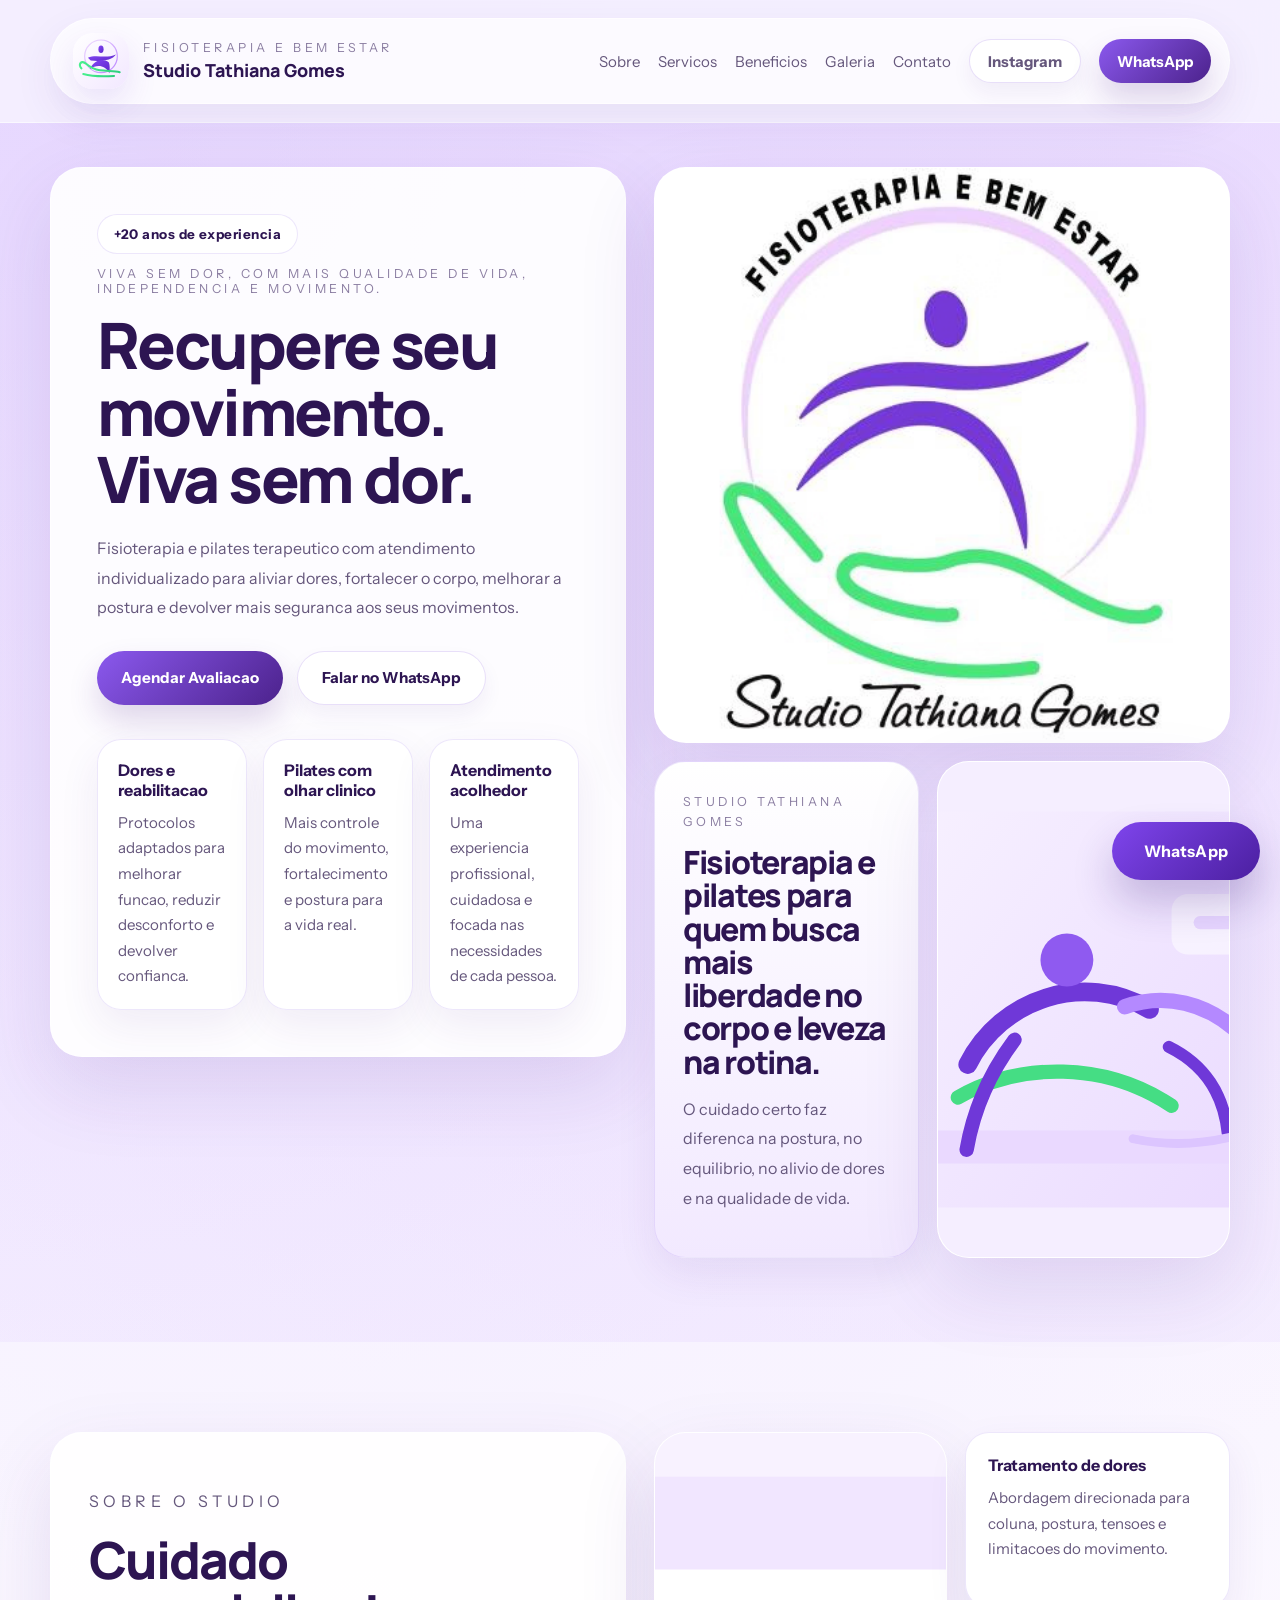
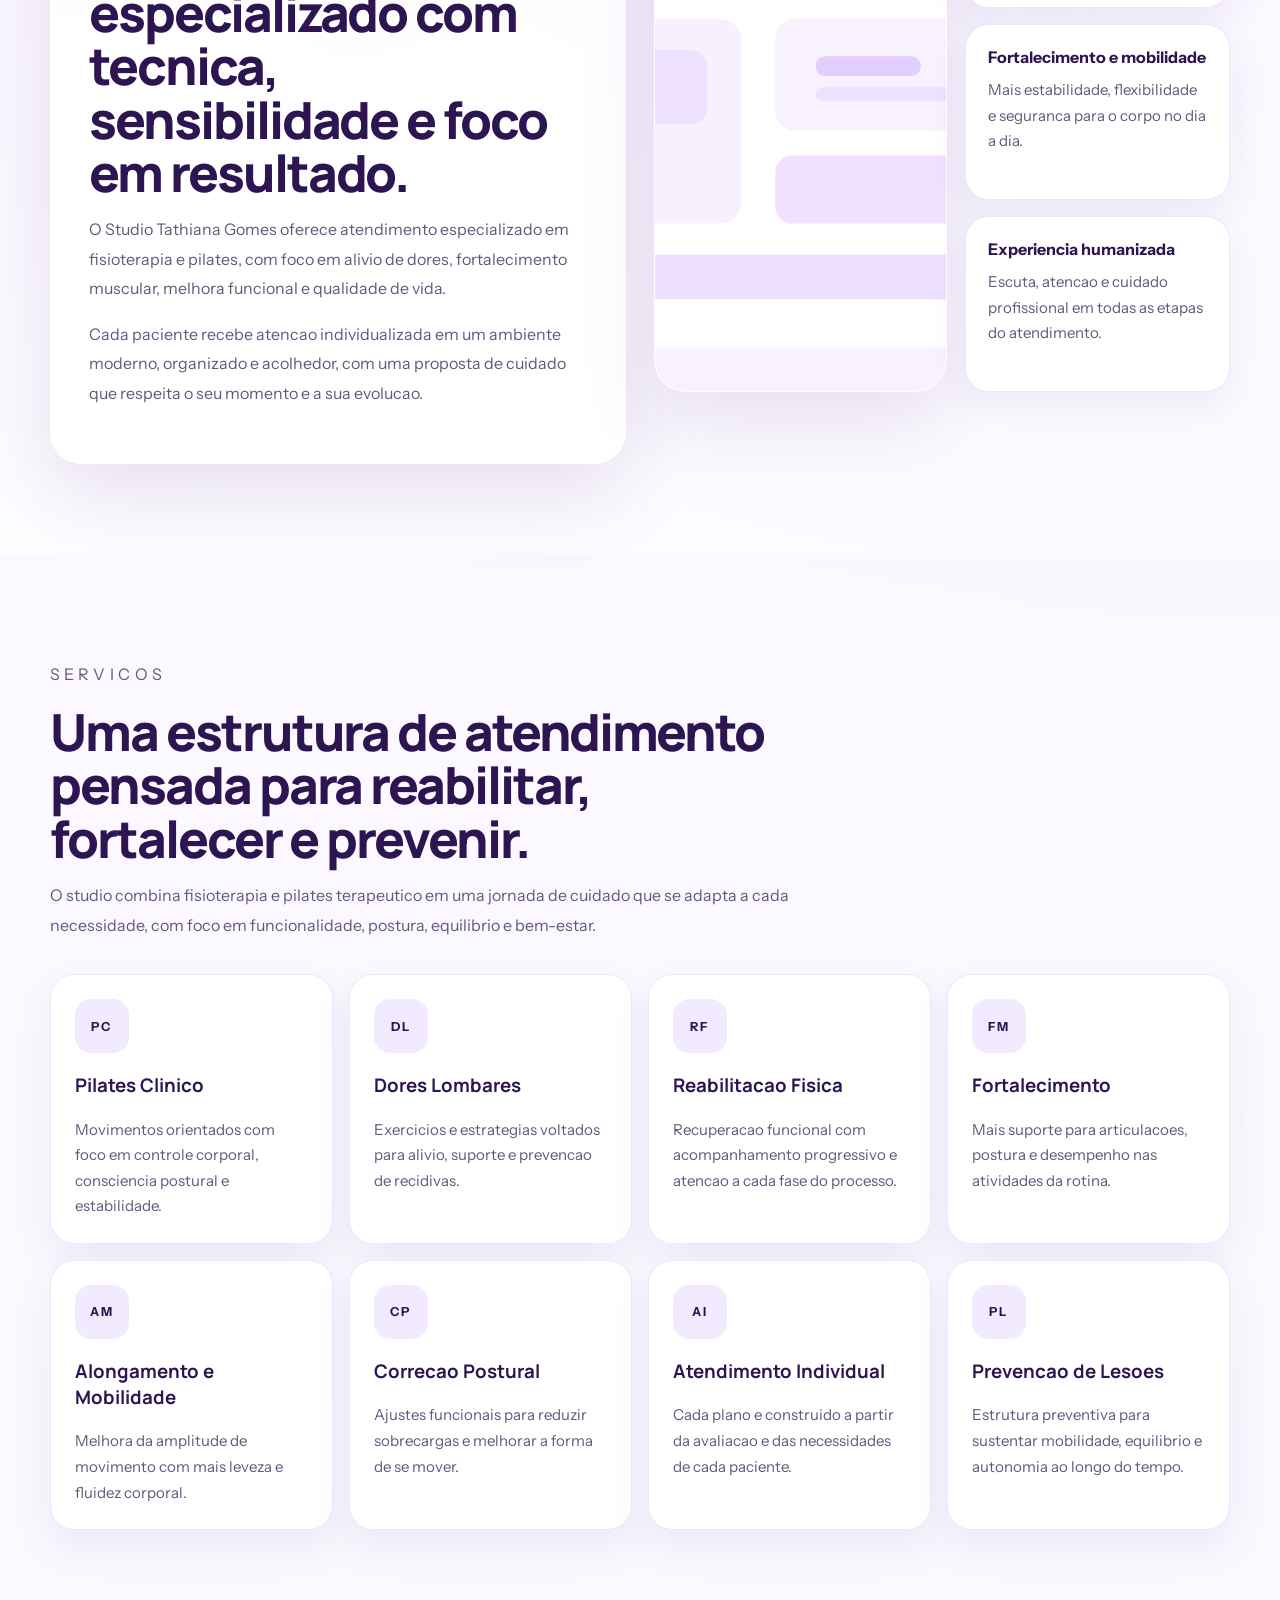
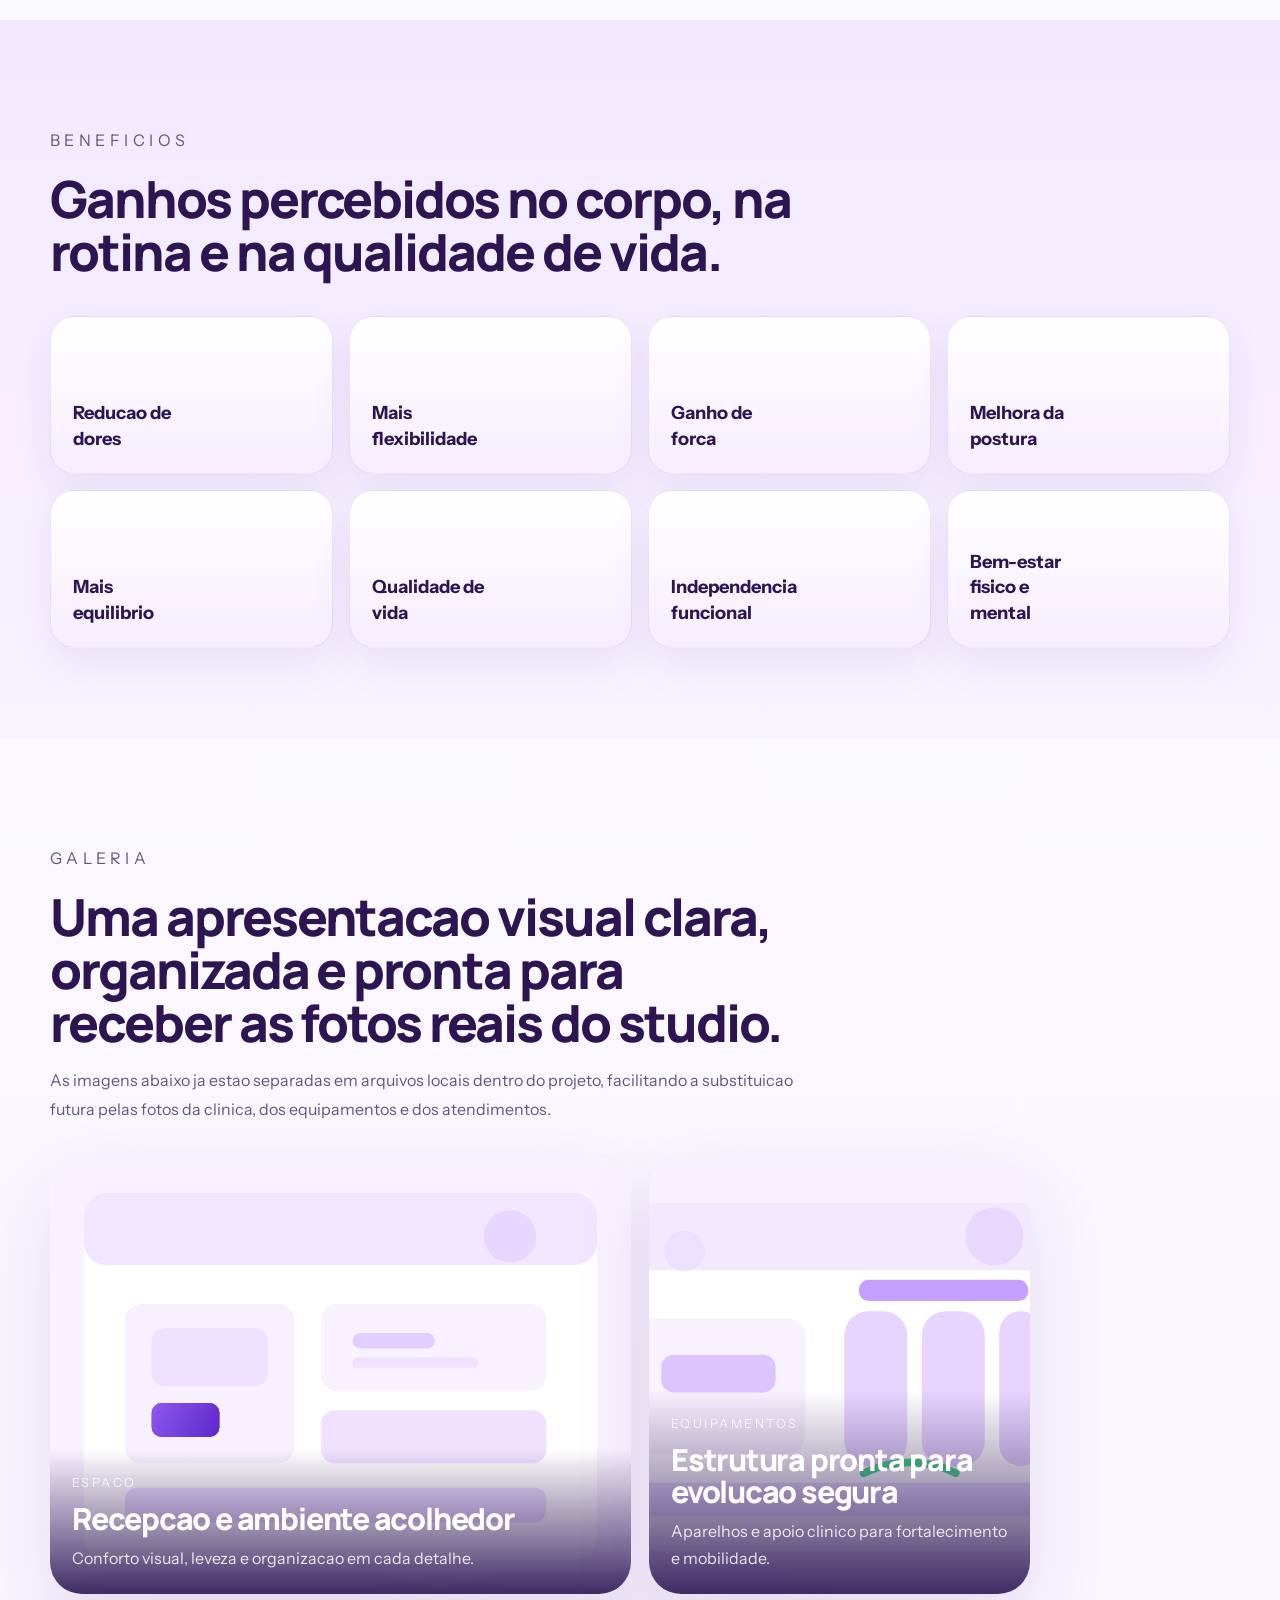
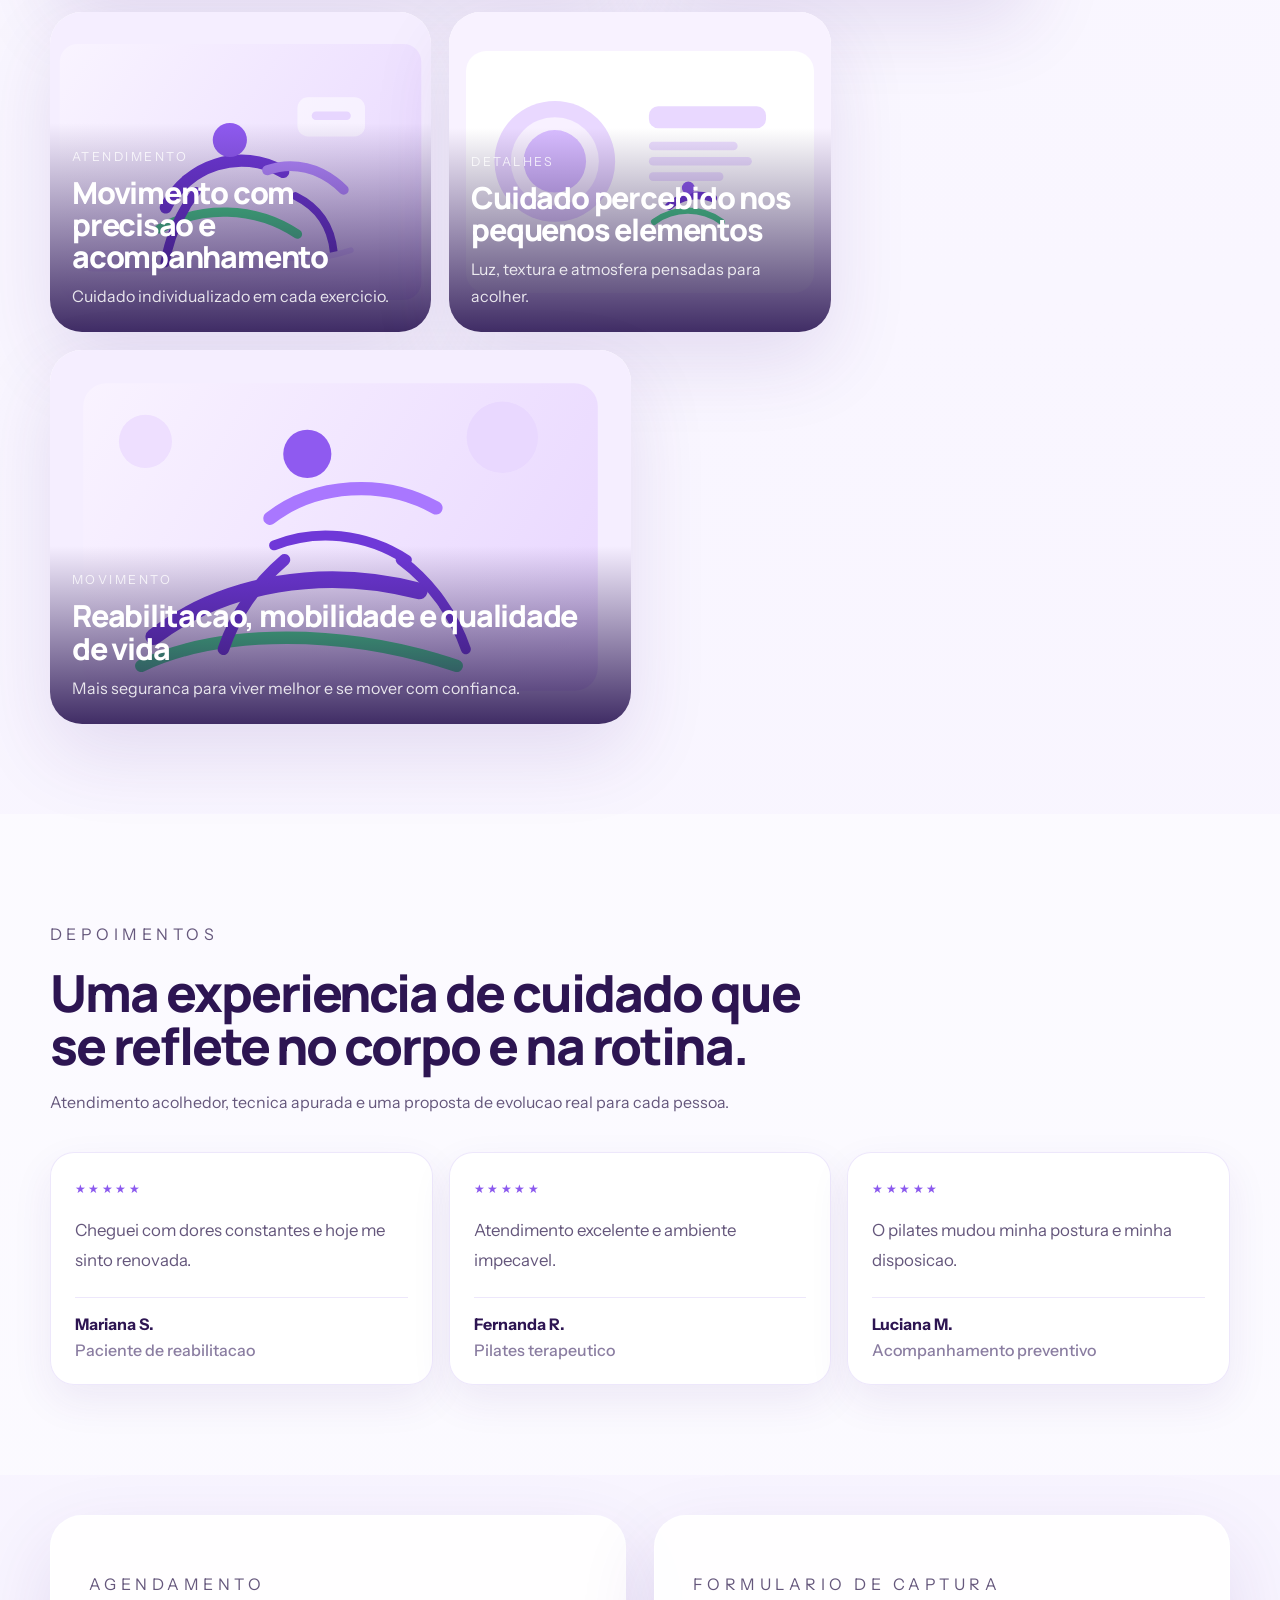
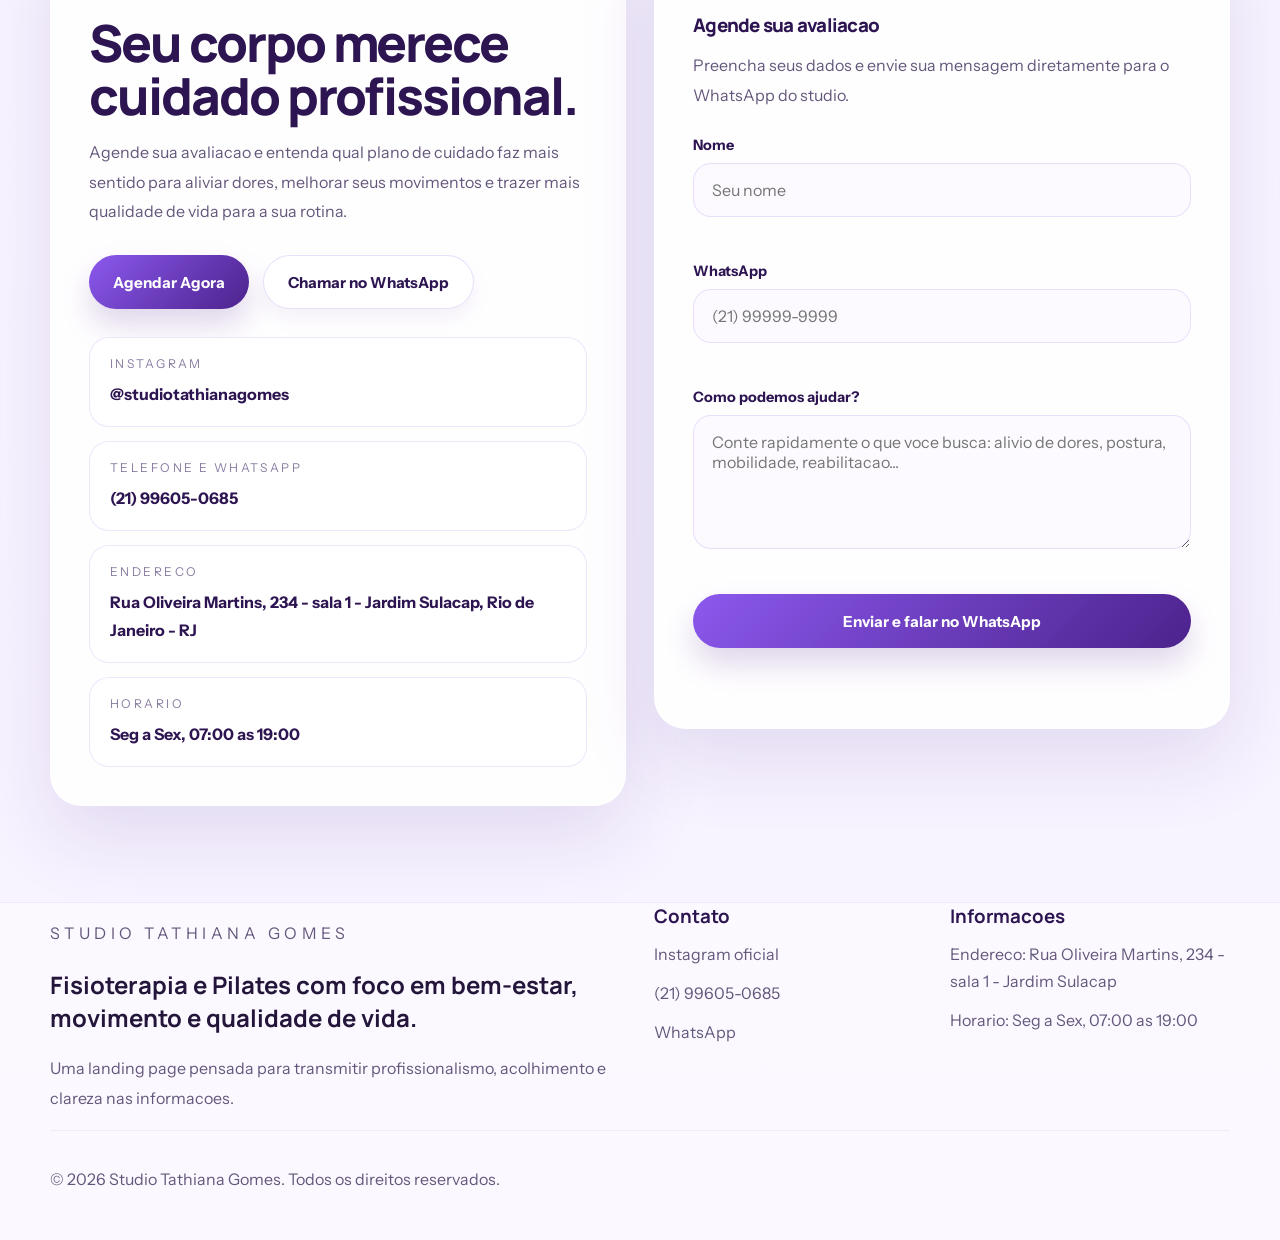
==== commit c7b3eeae: "ajuste e primeira imagem Co-authored-by: Copilot <copilot@github.com>" ====
--- a/index.html
+++ b/index.html
@@ -114,10 +114,11 @@
             >Instagram</a
           >
           <a
-            class="button button--small"
+            class="button button--small "
             href="https://wa.me/5521996050685?text=Ola!%20Vim%20pelo%20site%20do%20Studio%20Tathiana%20Gomes%20e%20gostaria%20de%20agendar%20uma%20avaliacao."
             target="_blank"
             rel="noreferrer"
+            style="color: white;"
             >WhatsApp</a
           >
         </nav>
@@ -166,7 +167,7 @@
           <div class="hero-visual" data-aos="fade-left">
             <article class="hero-photo hero-photo--main">
               <img
-                src="assets/images/hero-studio.svg"
+                src="assets/images/hero-studio.jpeg"
                 alt="Ambiente do Studio Tathiana Gomes com atmosfera elegante e acolhedora"
               />
             </article>
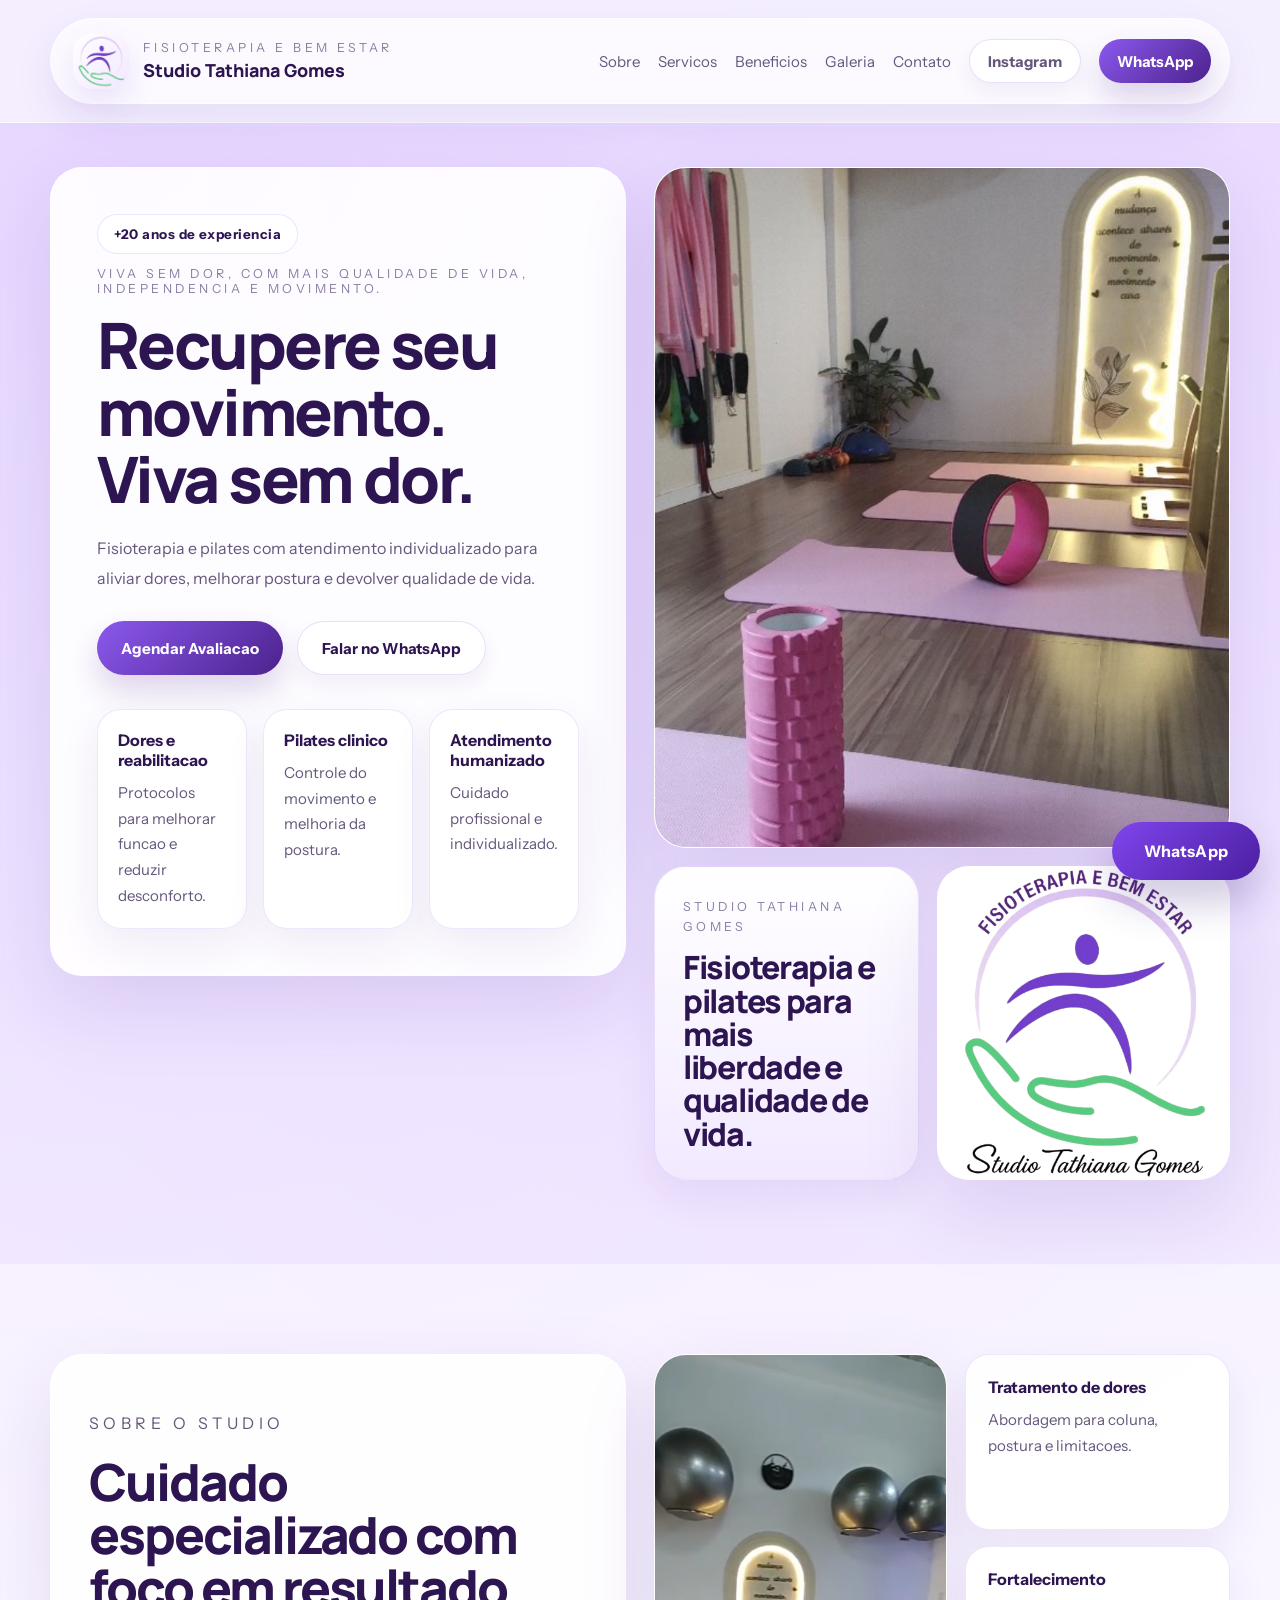
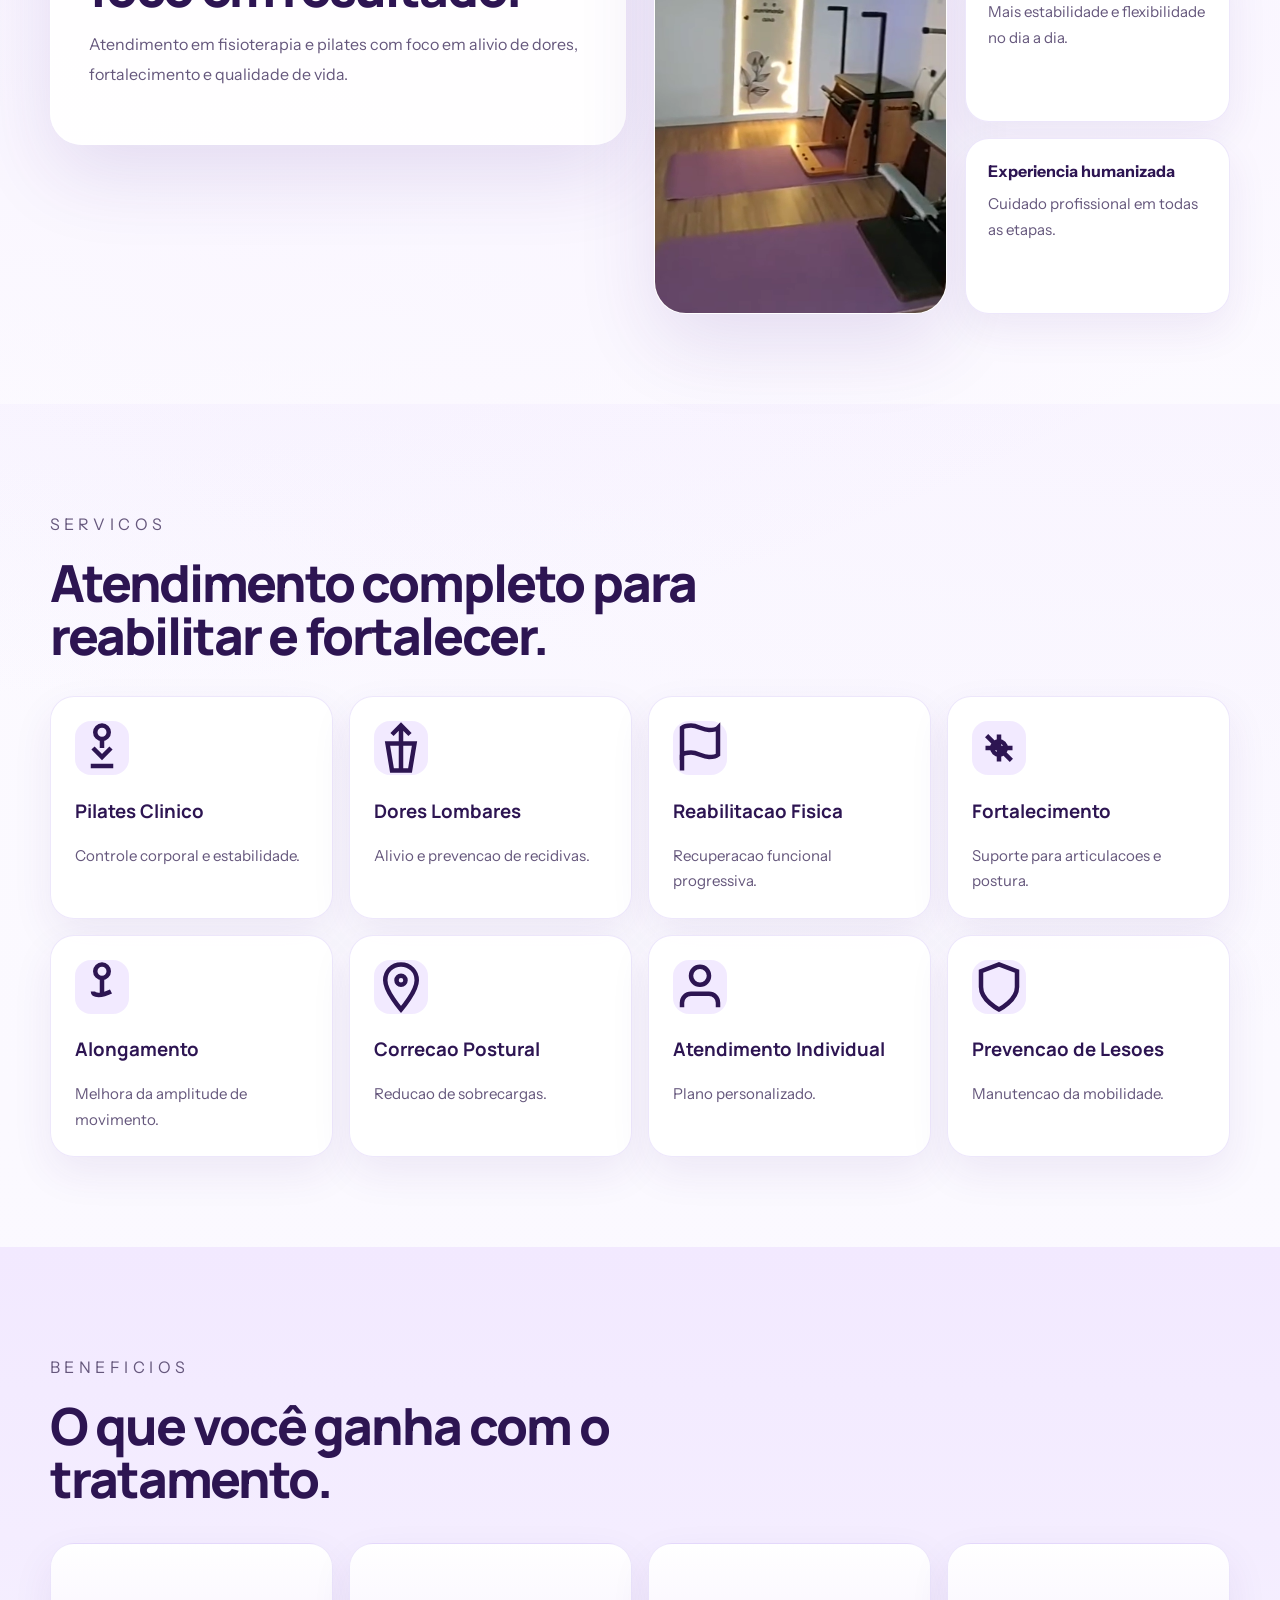
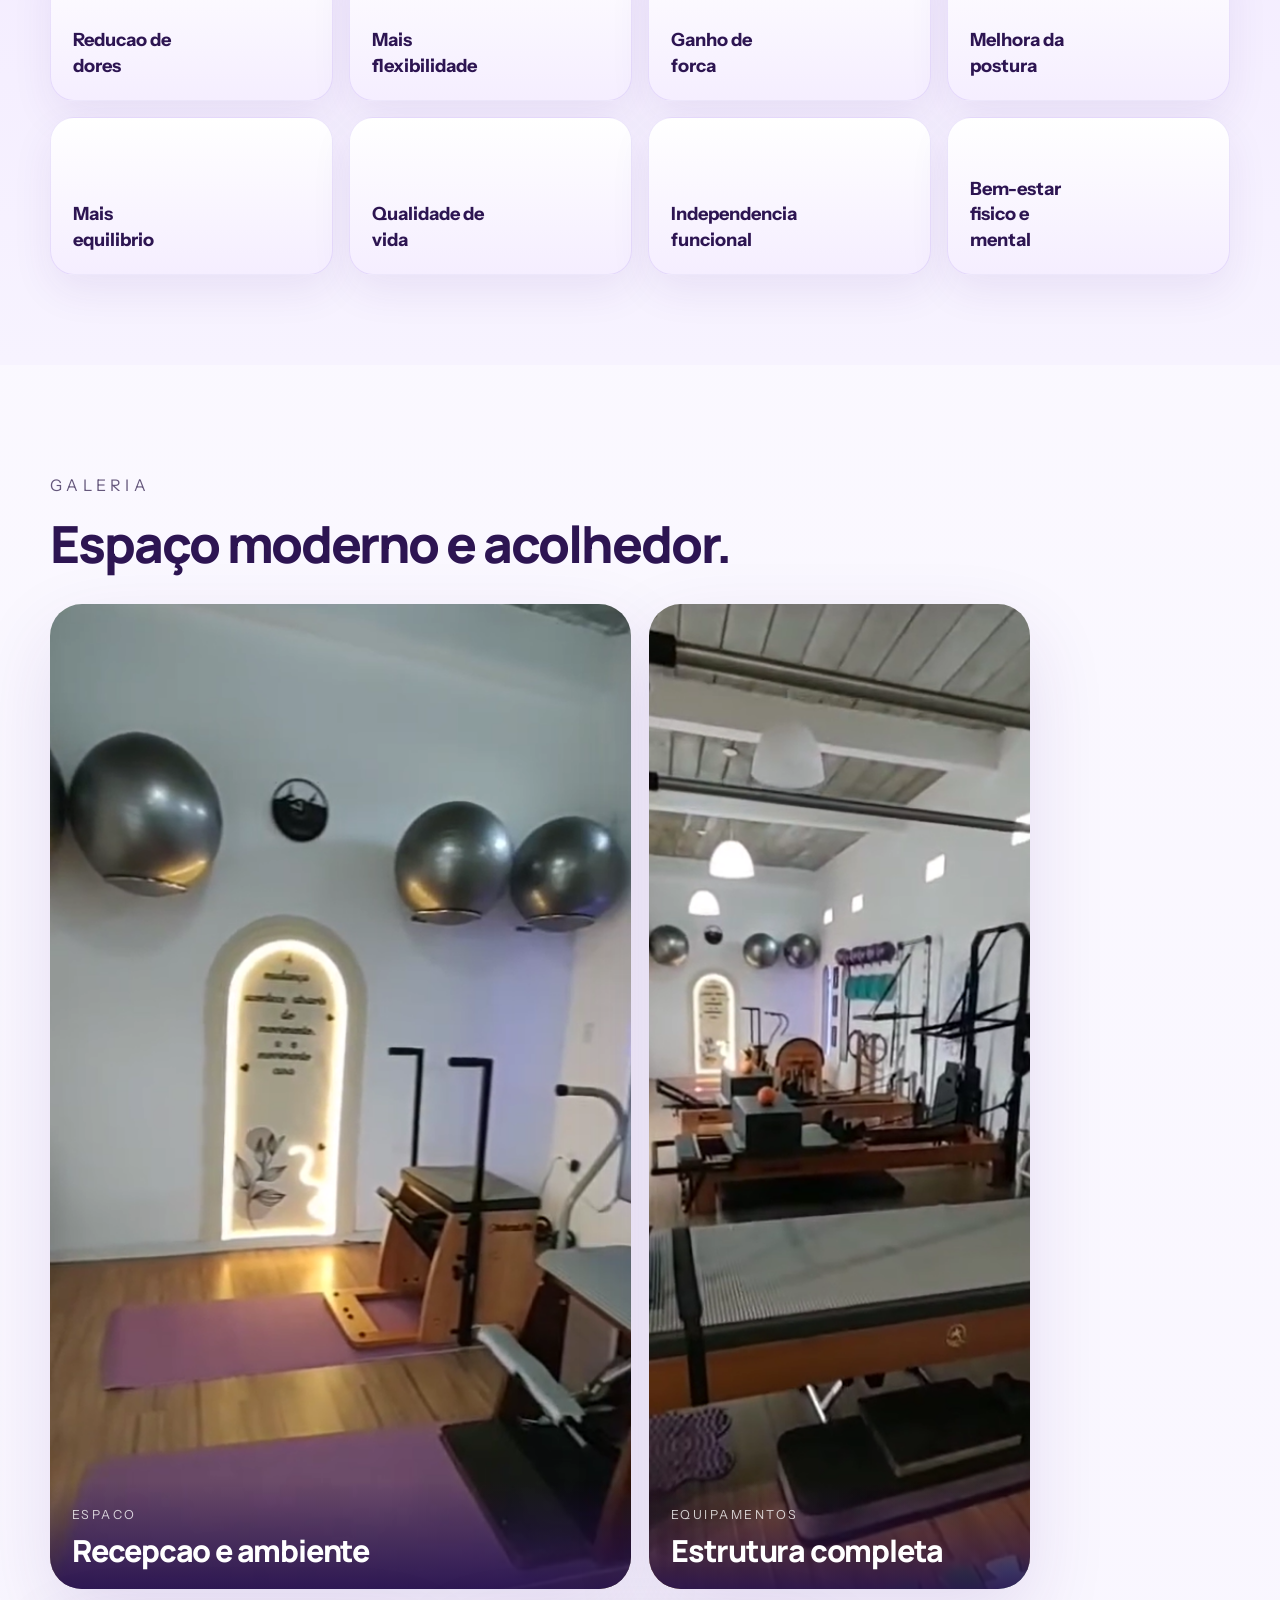
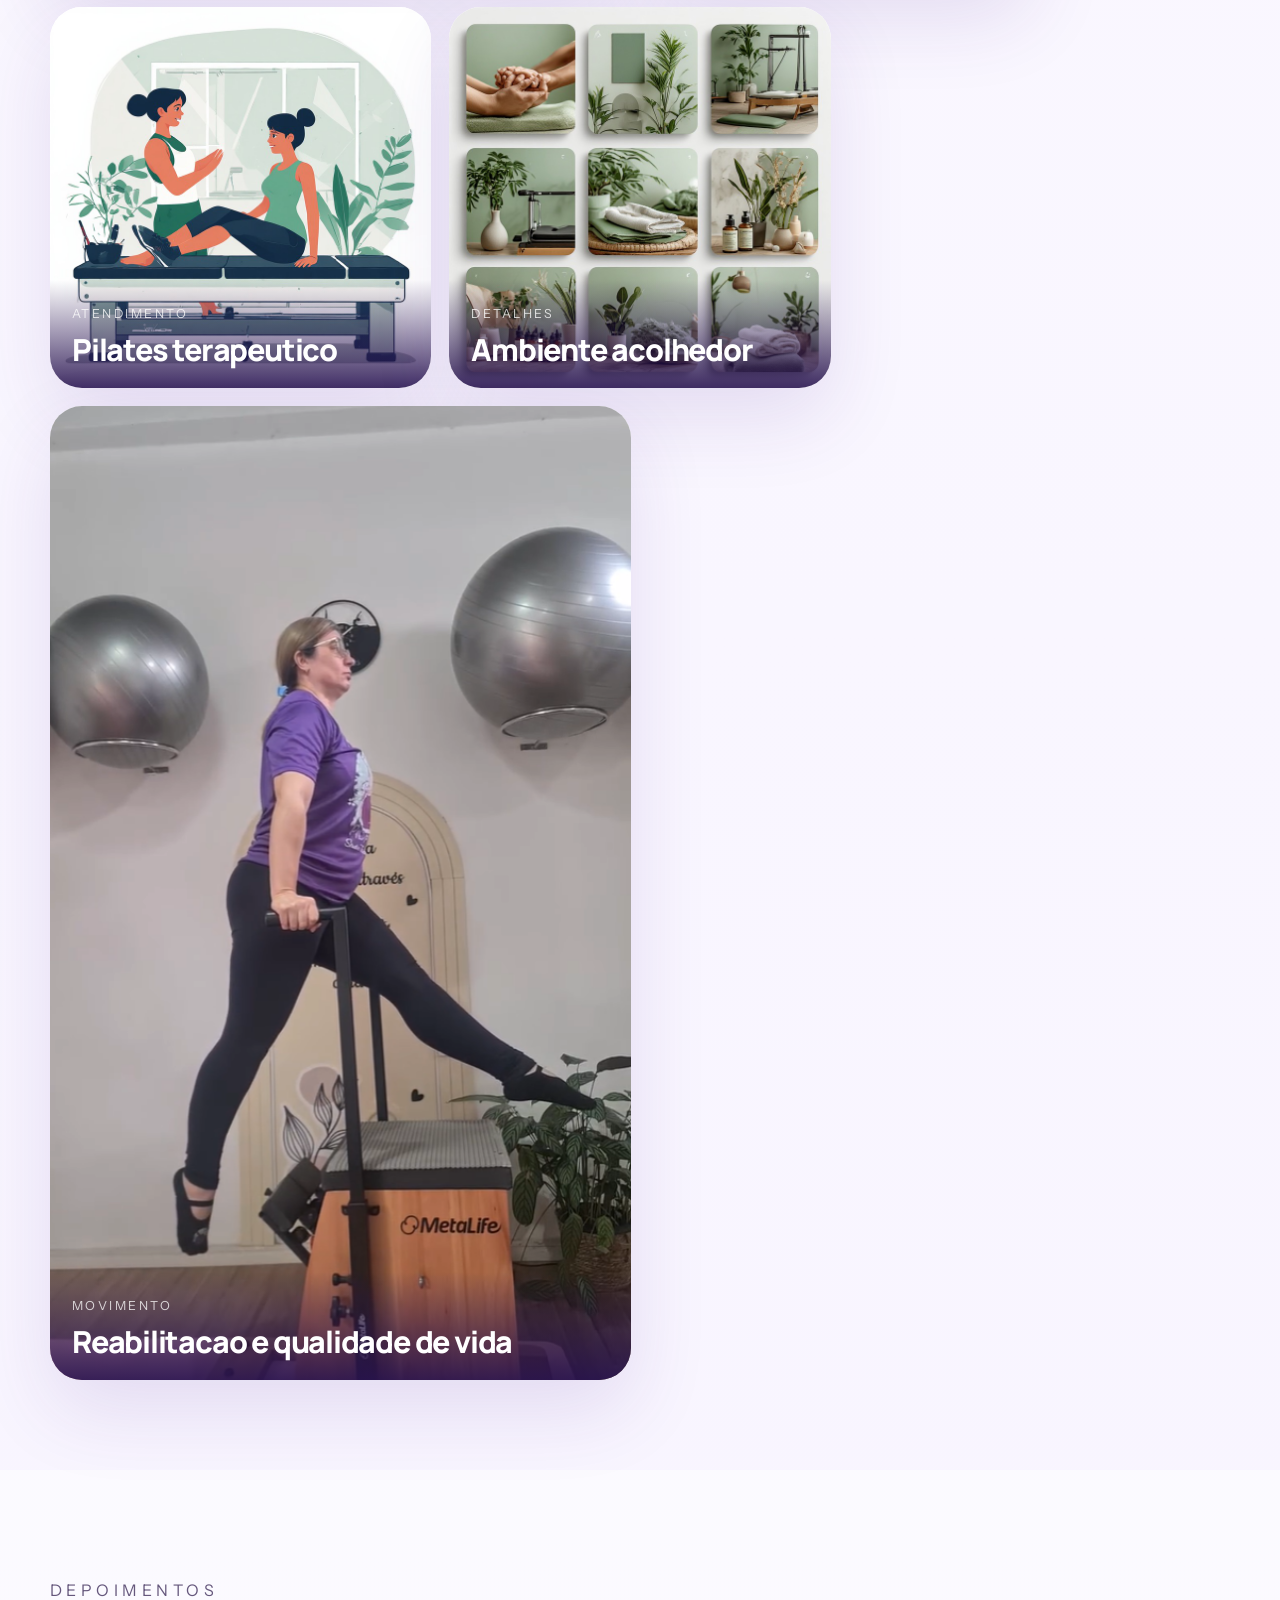
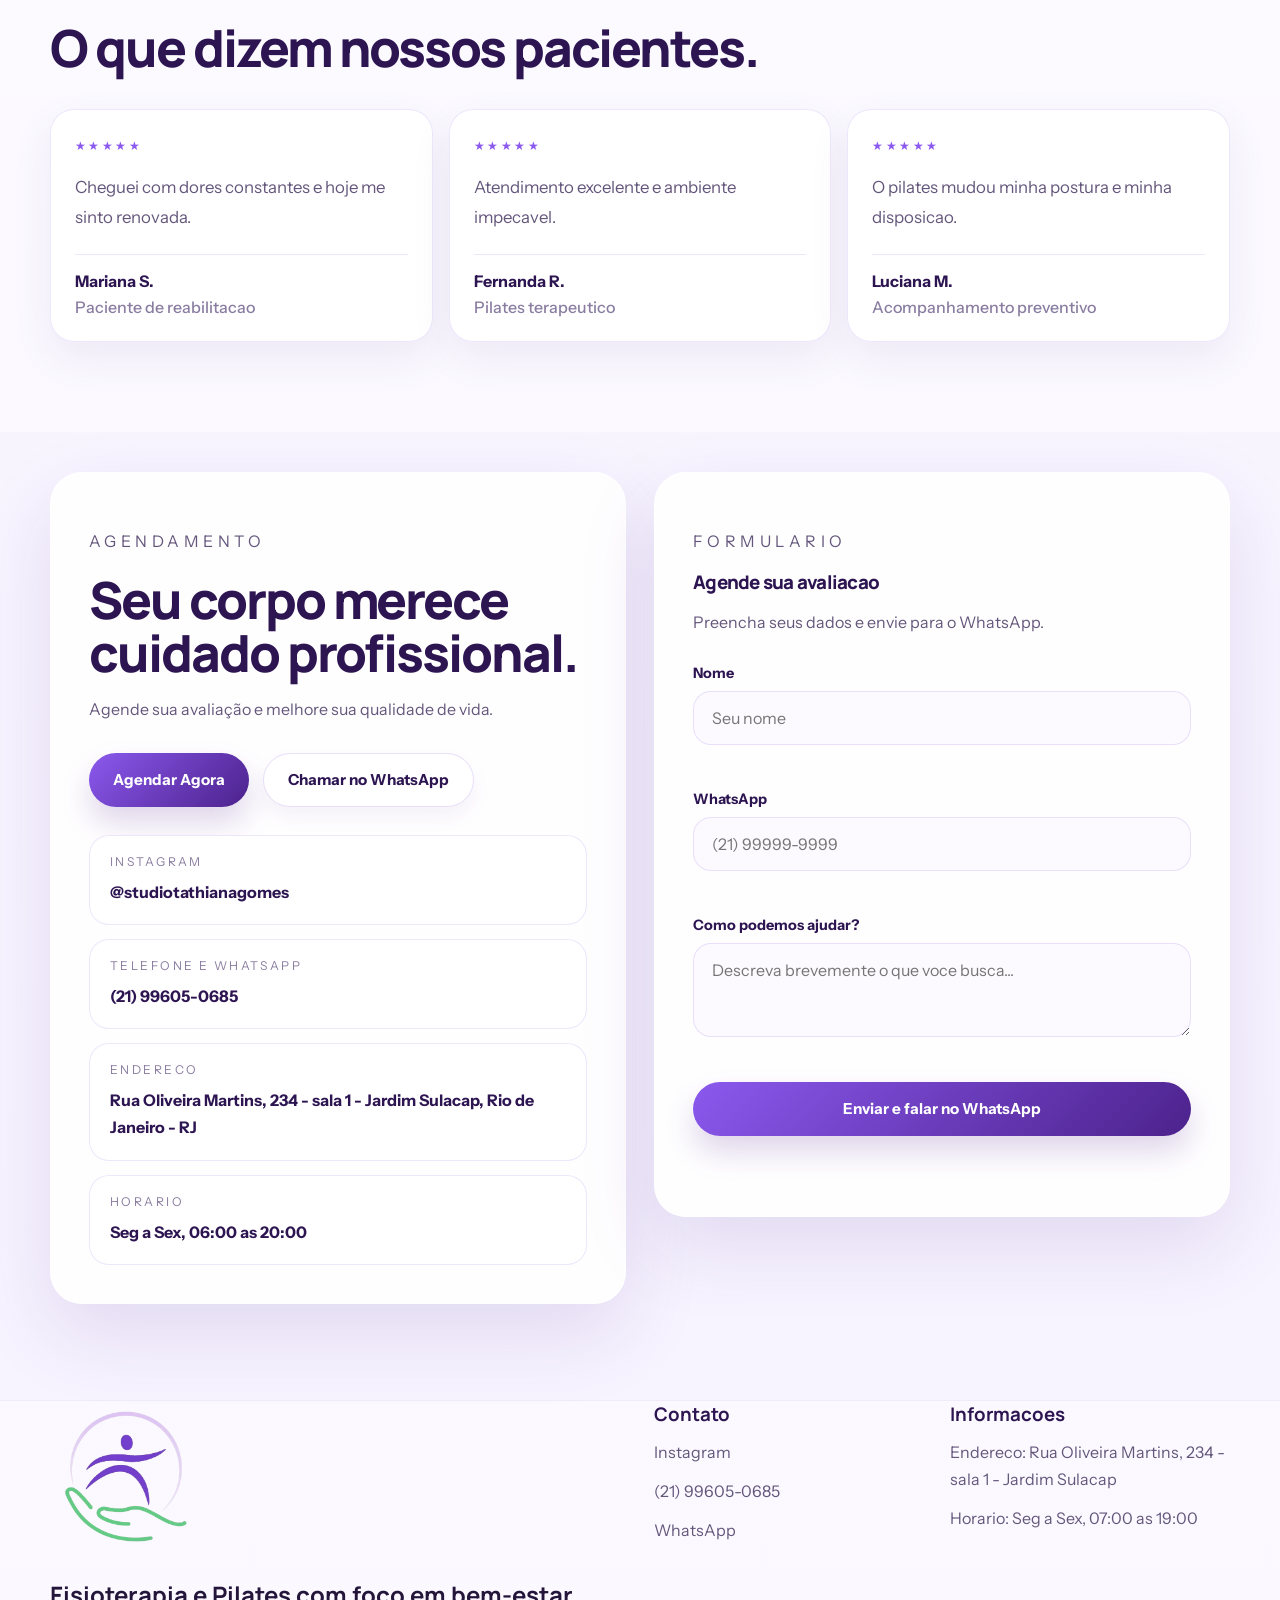
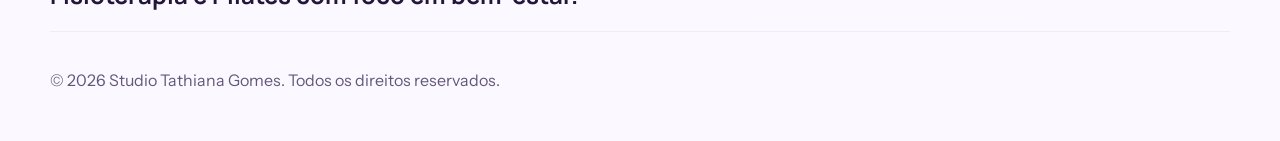
==== commit dd7aa775: "Atualizacao Co-authored-by: Copilot <copilot@github.com>" ====
--- a/index.html
+++ b/index.html
@@ -58,28 +58,7 @@
       <div class="container header-inner">
         <a class="brand" href="#topo" aria-label="Studio Tathiana Gomes">
           <span class="brand__logo" aria-hidden="true">
-            <svg viewBox="0 0 120 120" role="img">
-              <defs>
-                <linearGradient id="logoRing" x1="0%" y1="0%" x2="100%" y2="100%">
-                  <stop offset="0%" stop-color="#f1ddff"></stop>
-                  <stop offset="100%" stop-color="#b983ff"></stop>
-                </linearGradient>
-                <linearGradient id="logoFigure" x1="0%" y1="0%" x2="100%" y2="100%">
-                  <stop offset="0%" stop-color="#8447f6"></stop>
-                  <stop offset="100%" stop-color="#5d27c9"></stop>
-                </linearGradient>
-                <linearGradient id="logoHand" x1="0%" y1="0%" x2="100%" y2="0%">
-                  <stop offset="0%" stop-color="#49f08e"></stop>
-                  <stop offset="100%" stop-color="#2bcf7b"></stop>
-                </linearGradient>
-              </defs>
-              <circle cx="60" cy="50" r="35" fill="none" stroke="url(#logoRing)" stroke-width="2.5"></circle>
-              <ellipse cx="60" cy="35" rx="5.5" ry="8" fill="url(#logoFigure)"></ellipse>
-              <path d="M32 53 C49 45, 71 56, 92 46 C84 58, 62 62, 38 59 Z" fill="url(#logoFigure)"></path>
-              <path d="M36 77 C46 58, 63 53, 77 63 C79 68, 79 78, 78 86 C69 69, 52 66, 36 77 Z" fill="url(#logoFigure)"></path>
-              <path d="M18 76 C11 67, 17 57, 28 66 C36 73, 43 78, 58 80 C75 82, 90 81, 100 84" fill="none" stroke="url(#logoHand)" stroke-width="4.5" stroke-linecap="round"></path>
-              <path d="M22 88 C37 92, 59 94, 88 92" fill="none" stroke="url(#logoHand)" stroke-width="4.5" stroke-linecap="round"></path>
-            </svg>
+            <img src="assets/images/logo2.png" alt="Studio Tathiana Gomes" />
           </span>
           <span class="brand__copy">
             <span class="brand__eyebrow">Fisioterapia e Bem Estar</span>
@@ -133,8 +112,8 @@
             <p class="eyebrow">Viva sem dor, com mais qualidade de vida, independencia e movimento.</p>
             <h1>Recupere seu movimento. Viva sem dor.</h1>
             <p class="hero-text">
-              Fisioterapia e pilates terapeutico com atendimento individualizado para aliviar dores,
-              fortalecer o corpo, melhorar a postura e devolver mais seguranca aos seus movimentos.
+              Fisioterapia e pilates com atendimento individualizado para aliviar dores,
+              melhorar postura e devolver qualidade de vida.
             </p>
 
             <div class="hero-actions">
@@ -151,15 +130,15 @@
             <div class="hero-points">
               <div>
                 <strong>Dores e reabilitacao</strong>
-                <p>Protocolos adaptados para melhorar funcao, reduzir desconforto e devolver confianca.</p>
+                <p>Protocolos para melhorar funcao e reduzir desconforto.</p>
               </div>
               <div>
-                <strong>Pilates com olhar clinico</strong>
-                <p>Mais controle do movimento, fortalecimento e postura para a vida real.</p>
+                <strong>Pilates clinico</strong>
+                <p>Controle do movimento e melhoria da postura.</p>
               </div>
               <div>
-                <strong>Atendimento acolhedor</strong>
-                <p>Uma experiencia profissional, cuidadosa e focada nas necessidades de cada pessoa.</p>
+                <strong>Atendimento humanizado</strong>
+                <p>Cuidado profissional e individualizado.</p>
               </div>
             </div>
           </div>
@@ -174,15 +153,11 @@
             <div class="hero-side">
               <article class="hero-info-card">
                 <span class="eyebrow">Studio Tathiana Gomes</span>
-                <h2>Fisioterapia e pilates para quem busca mais liberdade no corpo e leveza na rotina.</h2>
-                <p>
-                  O cuidado certo faz diferenca na postura, no equilibrio, no alivio de dores e na
-                  qualidade de vida.
-                </p>
+                <h2>Fisioterapia e pilates para mais liberdade e qualidade de vida.</h2>
               </article>
               <article class="hero-photo hero-photo--small">
                 <img
-                  src="assets/images/pilates-session.svg"
+                  src="assets/images/logo.png"
                   alt="Sessao de pilates terapeutico representando acompanhamento individual"
                 />
               </article>
@@ -195,33 +170,29 @@
         <div class="container intro-grid">
           <div class="intro-card" data-aos="fade-up">
             <p class="eyebrow">Sobre o Studio</p>
-            <h2>Cuidado especializado com tecnica, sensibilidade e foco em resultado.</h2>
+            <h2>Cuidado especializado com foco em resultado.</h2>
             <p>
-              O Studio Tathiana Gomes oferece atendimento especializado em fisioterapia e pilates,
-              com foco em alivio de dores, fortalecimento muscular, melhora funcional e qualidade de vida.
-            </p>
-            <p>
-              Cada paciente recebe atencao individualizada em um ambiente moderno, organizado e acolhedor,
-              com uma proposta de cuidado que respeita o seu momento e a sua evolucao.
+              Atendimento em fisioterapia e pilates com foco em alivio de dores,
+              fortalecimento e qualidade de vida.
             </p>
           </div>
 
           <div class="intro-media" data-aos="fade-up" data-aos-delay="120">
             <article class="media-card">
-              <img src="assets/images/clinic-space.svg" alt="Ambiente interno do studio" />
+              <img src="assets/images/clinic-space.jpeg" alt="Ambiente interno do studio" />
             </article>
             <article class="stats-card">
               <div>
                 <strong>Tratamento de dores</strong>
-                <p>Abordagem direcionada para coluna, postura, tensoes e limitacoes do movimento.</p>
+                <p>Abordagem para coluna, postura e limitacoes.</p>
               </div>
               <div>
-                <strong>Fortalecimento e mobilidade</strong>
-                <p>Mais estabilidade, flexibilidade e seguranca para o corpo no dia a dia.</p>
+                <strong>Fortalecimento</strong>
+                <p>Mais estabilidade e flexibilidade no dia a dia.</p>
               </div>
               <div>
                 <strong>Experiencia humanizada</strong>
-                <p>Escuta, atencao e cuidado profissional em todas as etapas do atendimento.</p>
+                <p>Cuidado profissional em todas as etapas.</p>
               </div>
             </article>
           </div>
@@ -232,53 +203,87 @@
         <div class="container">
           <div class="section-heading" data-aos="fade-up">
             <p class="eyebrow">Servicos</p>
-            <h2>Uma estrutura de atendimento pensada para reabilitar, fortalecer e prevenir.</h2>
-            <p>
-              O studio combina fisioterapia e pilates terapeutico em uma jornada de cuidado que se adapta
-              a cada necessidade, com foco em funcionalidade, postura, equilibrio e bem-estar.
-            </p>
+            <h2>Atendimento completo para reabilitar e fortalecer.</h2>
           </div>
 
           <div class="service-grid">
             <article class="service-card" data-aos="fade-up">
-              <span class="service-card__icon">PC</span>
+              <span class="service-card__icon">
+                <svg viewBox="0 0 24 24" fill="none" stroke="currentColor" stroke-width="2">
+                  <circle cx="12" cy="5" r="3"/>
+                  <path d="M12 8v4M8 12l4 4 4-4M7 20h10"/>
+                </svg>
+              </span>
               <h3>Pilates Clinico</h3>
-              <p>Movimentos orientados com foco em controle corporal, consciencia postural e estabilidade.</p>
+              <p>Controle corporal e estabilidade.</p>
             </article>
             <article class="service-card" data-aos="fade-up" data-aos-delay="60">
-              <span class="service-card__icon">DL</span>
+              <span class="service-card__icon">
+                <svg viewBox="0 0 24 24" fill="none" stroke="currentColor" stroke-width="2">
+                  <path d="M12 2v20M8 6l4-4 4 4M6 10h12l-2 12H8z"/>
+                </svg>
+              </span>
               <h3>Dores Lombares</h3>
-              <p>Exercicios e estrategias voltados para alivio, suporte e prevencao de recidivas.</p>
+              <p>Alivio e prevencao de recidivas.</p>
             </article>
             <article class="service-card" data-aos="fade-up" data-aos-delay="120">
-              <span class="service-card__icon">RF</span>
+              <span class="service-card__icon">
+                <svg viewBox="0 0 24 24" fill="none" stroke="currentColor" stroke-width="2">
+                  <path d="M4 15s1-1 4-1 5 2 8 2 4-1 4-1V3s-1 1-4 1-5-2-8-2-4 1-4 1z"/>
+                  <line x1="4" y1="22" x2="4" y2="15"/>
+                </svg>
+              </span>
               <h3>Reabilitacao Fisica</h3>
-              <p>Recuperacao funcional com acompanhamento progressivo e atencao a cada fase do processo.</p>
+              <p>Recuperacao funcional progressiva.</p>
             </article>
             <article class="service-card" data-aos="fade-up" data-aos-delay="180">
-              <span class="service-card__icon">FM</span>
+              <span class="service-card__icon">
+                <svg viewBox="0 0 24 24" fill="none" stroke="currentColor" stroke-width="2">
+                  <path d="M6.5 6.5L17.5 17.5M6 12h12M12 6v12"/>
+                  <circle cx="12" cy="12" r="3"/>
+                </svg>
+              </span>
               <h3>Fortalecimento</h3>
-              <p>Mais suporte para articulacoes, postura e desempenho nas atividades da rotina.</p>
+              <p>Suporte para articulacoes e postura.</p>
             </article>
             <article class="service-card" data-aos="fade-up">
-              <span class="service-card__icon">AM</span>
-              <h3>Alongamento e Mobilidade</h3>
-              <p>Melhora da amplitude de movimento com mais leveza e fluidez corporal.</p>
+              <span class="service-card__icon">
+                <svg viewBox="0 0 24 24" fill="none" stroke="currentColor" stroke-width="2">
+                  <circle cx="12" cy="5" r="3"/>
+                  <path d="M12 8v8M8 14c0 2 4 2 8 0"/>
+                </svg>
+              </span>
+              <h3>Alongamento</h3>
+              <p>Melhora da amplitude de movimento.</p>
             </article>
             <article class="service-card" data-aos="fade-up" data-aos-delay="60">
-              <span class="service-card__icon">CP</span>
+              <span class="service-card__icon">
+                <svg viewBox="0 0 24 24" fill="none" stroke="currentColor" stroke-width="2">
+                  <path d="M12 2C8 2 5 5 5 9c0 5 7 13 7 13s7-8 7-13c0-4-3-7-7-7z"/>
+                  <circle cx="12" cy="9" r="2"/>
+                </svg>
+              </span>
               <h3>Correcao Postural</h3>
-              <p>Ajustes funcionais para reduzir sobrecargas e melhorar a forma de se mover.</p>
+              <p>Reducao de sobrecargas.</p>
             </article>
             <article class="service-card" data-aos="fade-up" data-aos-delay="120">
-              <span class="service-card__icon">AI</span>
+              <span class="service-card__icon">
+                <svg viewBox="0 0 24 24" fill="none" stroke="currentColor" stroke-width="2">
+                  <path d="M20 21v-2a4 4 0 0 0-4-4H8a4 4 0 0 0-4 4v2"/>
+                  <circle cx="12" cy="7" r="4"/>
+                </svg>
+              </span>
               <h3>Atendimento Individual</h3>
-              <p>Cada plano e construido a partir da avaliacao e das necessidades de cada paciente.</p>
+              <p>Plano personalizado.</p>
             </article>
             <article class="service-card" data-aos="fade-up" data-aos-delay="180">
-              <span class="service-card__icon">PL</span>
+              <span class="service-card__icon">
+                <svg viewBox="0 0 24 24" fill="none" stroke="currentColor" stroke-width="2">
+                  <path d="M12 22s8-4 8-10V5l-8-3-8 3v7c0 6 8 10 8 10z"/>
+                </svg>
+              </span>
               <h3>Prevencao de Lesoes</h3>
-              <p>Estrutura preventiva para sustentar mobilidade, equilibrio e autonomia ao longo do tempo.</p>
+              <p>Manutencao da mobilidade.</p>
             </article>
           </div>
         </div>
@@ -288,7 +293,7 @@
         <div class="container benefits-wrap">
           <div class="section-heading section-heading--compact" data-aos="fade-up">
             <p class="eyebrow">Beneficios</p>
-            <h2>Ganhos percebidos no corpo, na rotina e na qualidade de vida.</h2>
+            <h2>O que você ganha com o tratamento.</h2>
           </div>
 
           <div class="benefit-grid">
@@ -308,11 +313,7 @@
         <div class="container">
           <div class="section-heading" data-aos="fade-up">
             <p class="eyebrow">Galeria</p>
-            <h2>Uma apresentacao visual clara, organizada e pronta para receber as fotos reais do studio.</h2>
-            <p>
-              As imagens abaixo ja estao separadas em arquivos locais dentro do projeto, facilitando a
-              substituicao futura pelas fotos da clinica, dos equipamentos e dos atendimentos.
-            </p>
+            <h2>Espaço moderno e acolhedor.</h2>
           </div>
 
           <div class="gallery-grid gallery-grid--images">
@@ -322,14 +323,13 @@
               data-gallery
               data-title="Recepcao e ambiente do studio"
               data-description="Ambiente acolhedor, claro e organizado para receber cada paciente com conforto."
-              data-image="assets/images/clinic-space.svg"
+              data-image="assets/images/clinic-space.jpeg"
               data-aos="fade-up"
             >
-              <img src="assets/images/clinic-space.svg" alt="Ambiente interno da clinica" />
+              <img src="assets/images/clinic-space.jpeg" alt="Ambiente interno da clinica" />
               <div class="gallery-card__content">
                 <span class="gallery-card__eyebrow">Espaco</span>
-                <strong>Recepcao e ambiente acolhedor</strong>
-                <p>Conforto visual, leveza e organizacao em cada detalhe.</p>
+                <strong>Recepcao e ambiente</strong>
               </div>
             </button>
 
@@ -339,15 +339,14 @@
               data-gallery
               data-title="Aparelhos e estrutura de pilates"
               data-description="Uma estrutura organizada para fortalecimento, mobilidade e evolucao segura."
-              data-image="assets/images/equipment-room.svg"
+              data-image="assets/images/equipment-room.jpeg"
               data-aos="fade-up"
               data-aos-delay="60"
             >
-              <img src="assets/images/equipment-room.svg" alt="Aparelhos de pilates e espaco de atendimento" />
+              <img src="assets/images/equipment-room.jpeg" alt="Aparelhos de pilates e espaco de atendimento" />
               <div class="gallery-card__content">
                 <span class="gallery-card__eyebrow">Equipamentos</span>
-                <strong>Estrutura pronta para evolucao segura</strong>
-                <p>Aparelhos e apoio clinico para fortalecimento e mobilidade.</p>
+                <strong>Estrutura completa</strong>
               </div>
             </button>
 
@@ -357,15 +356,14 @@
               data-gallery
               data-title="Atendimento de pilates terapeutico"
               data-description="Movimento guiado com atencao ao corpo, a postura e a progressao de cada pessoa."
-              data-image="assets/images/pilates-session.svg"
+              data-image="assets/images/pilates-session.jpeg"
               data-aos="fade-up"
               data-aos-delay="120"
             >
-              <img src="assets/images/pilates-session.svg" alt="Sessao de pilates terapeutico orientada" />
+              <img src="assets/images/pilates-session.jpeg" alt="Sessao de pilates terapeutico orientada" />
               <div class="gallery-card__content">
                 <span class="gallery-card__eyebrow">Atendimento</span>
-                <strong>Movimento com precisao e acompanhamento</strong>
-                <p>Cuidado individualizado em cada exercicio.</p>
+                <strong>Pilates terapeutico</strong>
               </div>
             </button>
 
@@ -375,14 +373,13 @@
               data-gallery
               data-title="Detalhes do espaco e acolhimento"
               data-description="Uma atmosfera visual leve, organizada e alinhada a uma experiencia de cuidado."
-              data-image="assets/images/detail-care.svg"
+              data-image="assets/images/detail-care.jpeg"
               data-aos="fade-up"
             >
-              <img src="assets/images/detail-care.svg" alt="Detalhes do espaco e atmosfera de bem-estar" />
+              <img src="assets/images/detail-care.jpeg" alt="Detalhes do espaco e atmosfera de bem-estar" />
               <div class="gallery-card__content">
                 <span class="gallery-card__eyebrow">Detalhes</span>
-                <strong>Cuidado percebido nos pequenos elementos</strong>
-                <p>Luz, textura e atmosfera pensadas para acolher.</p>
+                <strong>Ambiente acolhedor</strong>
               </div>
             </button>
 
@@ -392,15 +389,14 @@
               data-gallery
               data-title="Reabilitacao e movimento funcional"
               data-description="Uma imagem pensada para comunicar mobilidade, equilibrio e qualidade de vida."
-              data-image="assets/images/movement-therapy.svg"
+              data-image="assets/images/movement-therapy.jpeg"
               data-aos="fade-up"
               data-aos-delay="60"
             >
-              <img src="assets/images/movement-therapy.svg" alt="Movimento funcional e reabilitacao orientada" />
+              <img src="assets/images/movement-therapy.jpeg" alt="Movimento funcional e reabilitacao orientada" />
               <div class="gallery-card__content">
                 <span class="gallery-card__eyebrow">Movimento</span>
-                <strong>Reabilitacao, mobilidade e qualidade de vida</strong>
-                <p>Mais seguranca para viver melhor e se mover com confianca.</p>
+                <strong>Reabilitacao e qualidade de vida</strong>
               </div>
             </button>
           </div>
@@ -411,8 +407,7 @@
         <div class="container">
           <div class="section-heading" data-aos="fade-up">
             <p class="eyebrow">Depoimentos</p>
-            <h2>Uma experiencia de cuidado que se reflete no corpo e na rotina.</h2>
-            <p>Atendimento acolhedor, tecnica apurada e uma proposta de evolucao real para cada pessoa.</p>
+            <h2>O que dizem nossos pacientes.</h2>
           </div>
 
           <div class="testimonial-grid">
@@ -440,10 +435,7 @@
           <div class="contact-copy" data-aos="fade-up">
             <p class="eyebrow">Agendamento</p>
             <h2>Seu corpo merece cuidado profissional.</h2>
-            <p>
-              Agende sua avaliacao e entenda qual plano de cuidado faz mais sentido para aliviar dores,
-              melhorar seus movimentos e trazer mais qualidade de vida para a sua rotina.
-            </p>
+            <p>Agende sua avaliação e melhore sua qualidade de vida.</p>
 
             <div class="contact-actions">
               <a class="button" href="#formulario">Agendar Agora</a>
@@ -471,15 +463,15 @@
               </article>
               <article>
                 <span>Horario</span>
-                <strong>Seg a Sex, 07:00 as 19:00</strong>
+                <strong>Seg a Sex, 06:00 as 20:00</strong>
               </article>
             </div>
           </div>
 
           <div class="form-card" data-aos="fade-up" data-aos-delay="120">
-            <p class="eyebrow">Formulario de captura</p>
+            <p class="eyebrow">Formulario</p>
             <h3 id="formulario">Agende sua avaliacao</h3>
-            <p>Preencha seus dados e envie sua mensagem diretamente para o WhatsApp do studio.</p>
+            <p>Preencha seus dados e envie para o WhatsApp.</p>
 
             <form class="lead-form" id="leadForm" novalidate>
               <div class="field-group">
@@ -499,8 +491,8 @@
                 <textarea
                   id="goal"
                   name="goal"
-                  rows="5"
-                  placeholder="Conte rapidamente o que voce busca: alivio de dores, postura, mobilidade, reabilitacao..."
+                  rows="3"
+                  placeholder="Descreva brevemente o que voce busca..."
                   required
                 ></textarea>
                 <small class="field-error" aria-live="polite"></small>
@@ -517,18 +509,15 @@
     <footer class="site-footer">
       <div class="container footer-grid">
         <div>
-          <p class="eyebrow">Studio Tathiana Gomes</p>
-          <h2>Fisioterapia e Pilates com foco em bem-estar, movimento e qualidade de vida.</h2>
-          <p>
-            Uma landing page pensada para transmitir profissionalismo, acolhimento e clareza nas informacoes.
-          </p>
+          <img src="assets/images/logo2.png" alt="Studio Tathiana Gomes" style="max-width: 150px; margin-bottom: 16px;" />
+          <h2>Fisioterapia e Pilates com foco em bem-estar.</h2>
         </div>
 
         <div class="footer-columns">
           <div>
             <h3>Contato</h3>
             <ul>
-              <li><a href="https://www.instagram.com/studiotathianagomes/" target="_blank" rel="noreferrer">Instagram oficial</a></li>
+              <li><a href="https://www.instagram.com/studiotathianagomes/" target="_blank" rel="noreferrer">Instagram</a></li>
               <li><a href="tel:+5521996050685">(21) 99605-0685</a></li>
               <li><a href="https://wa.me/5521996050685" target="_blank" rel="noreferrer">WhatsApp</a></li>
             </ul>
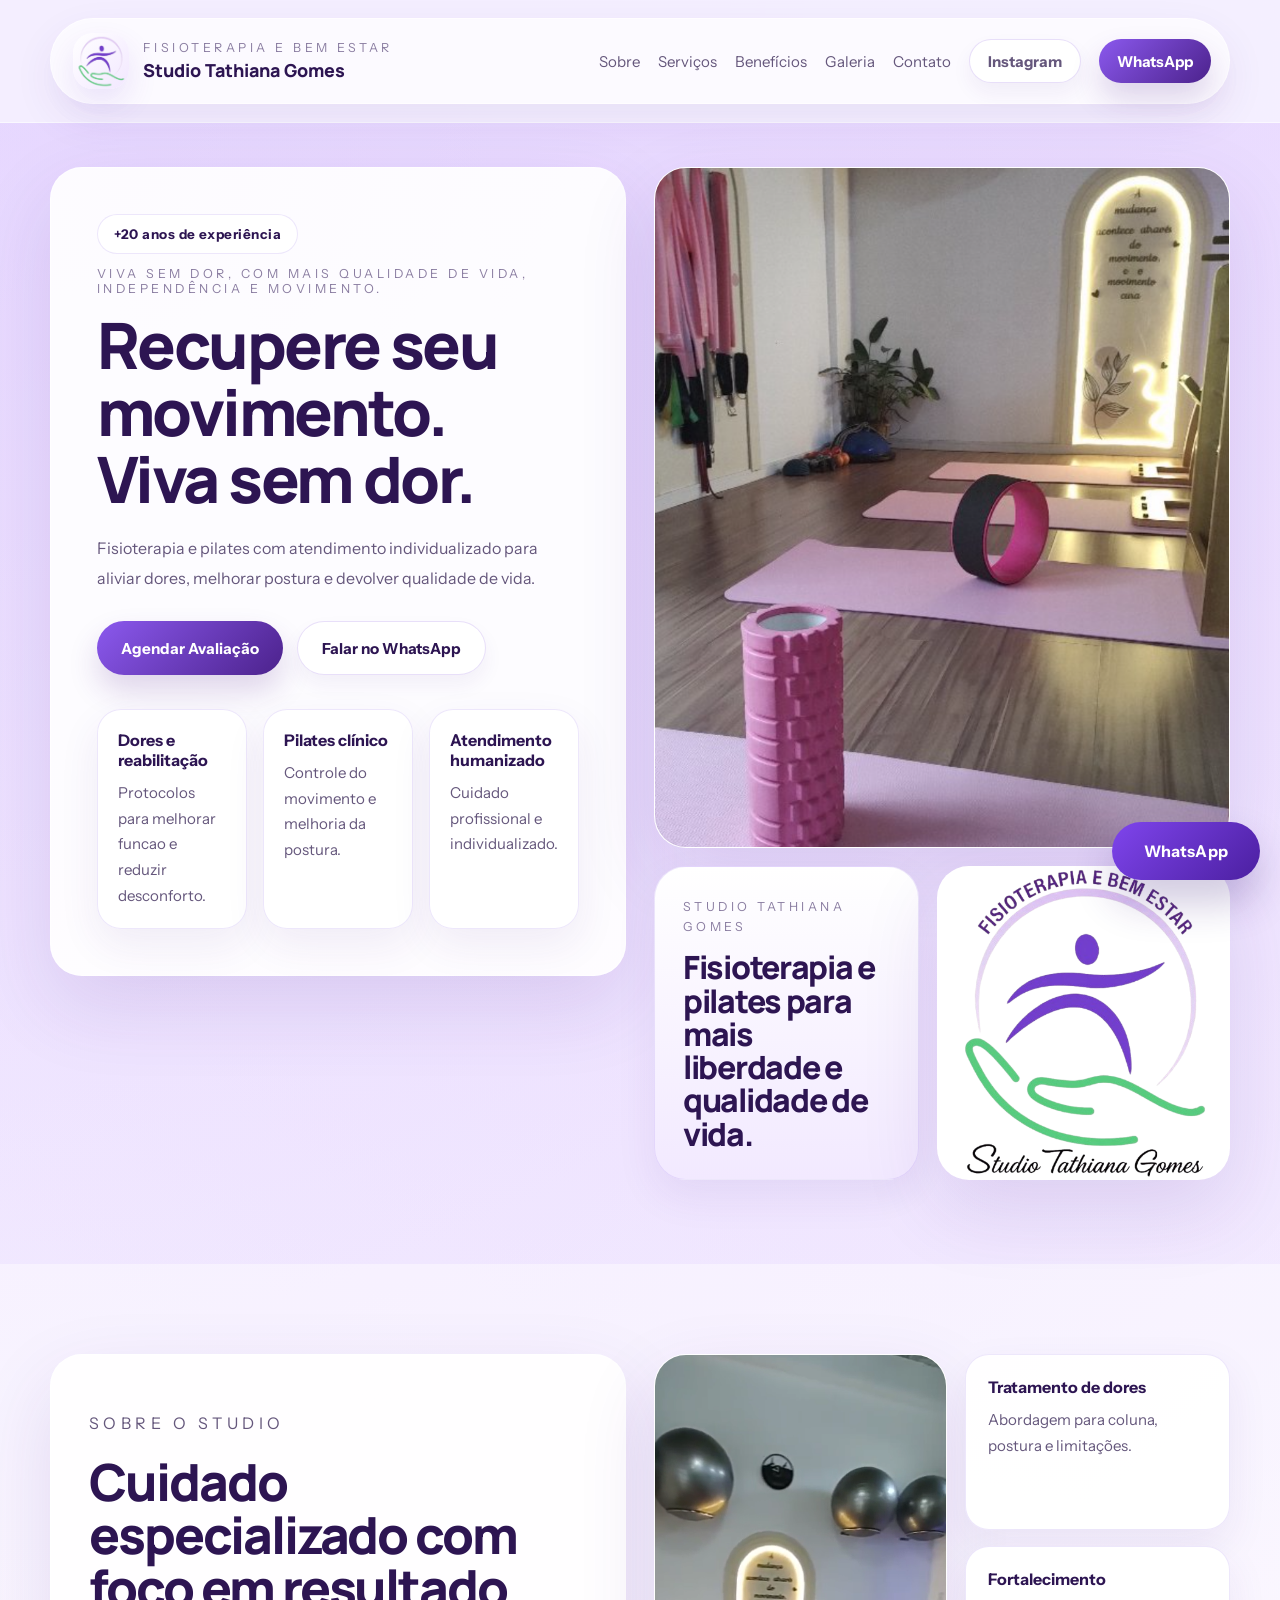
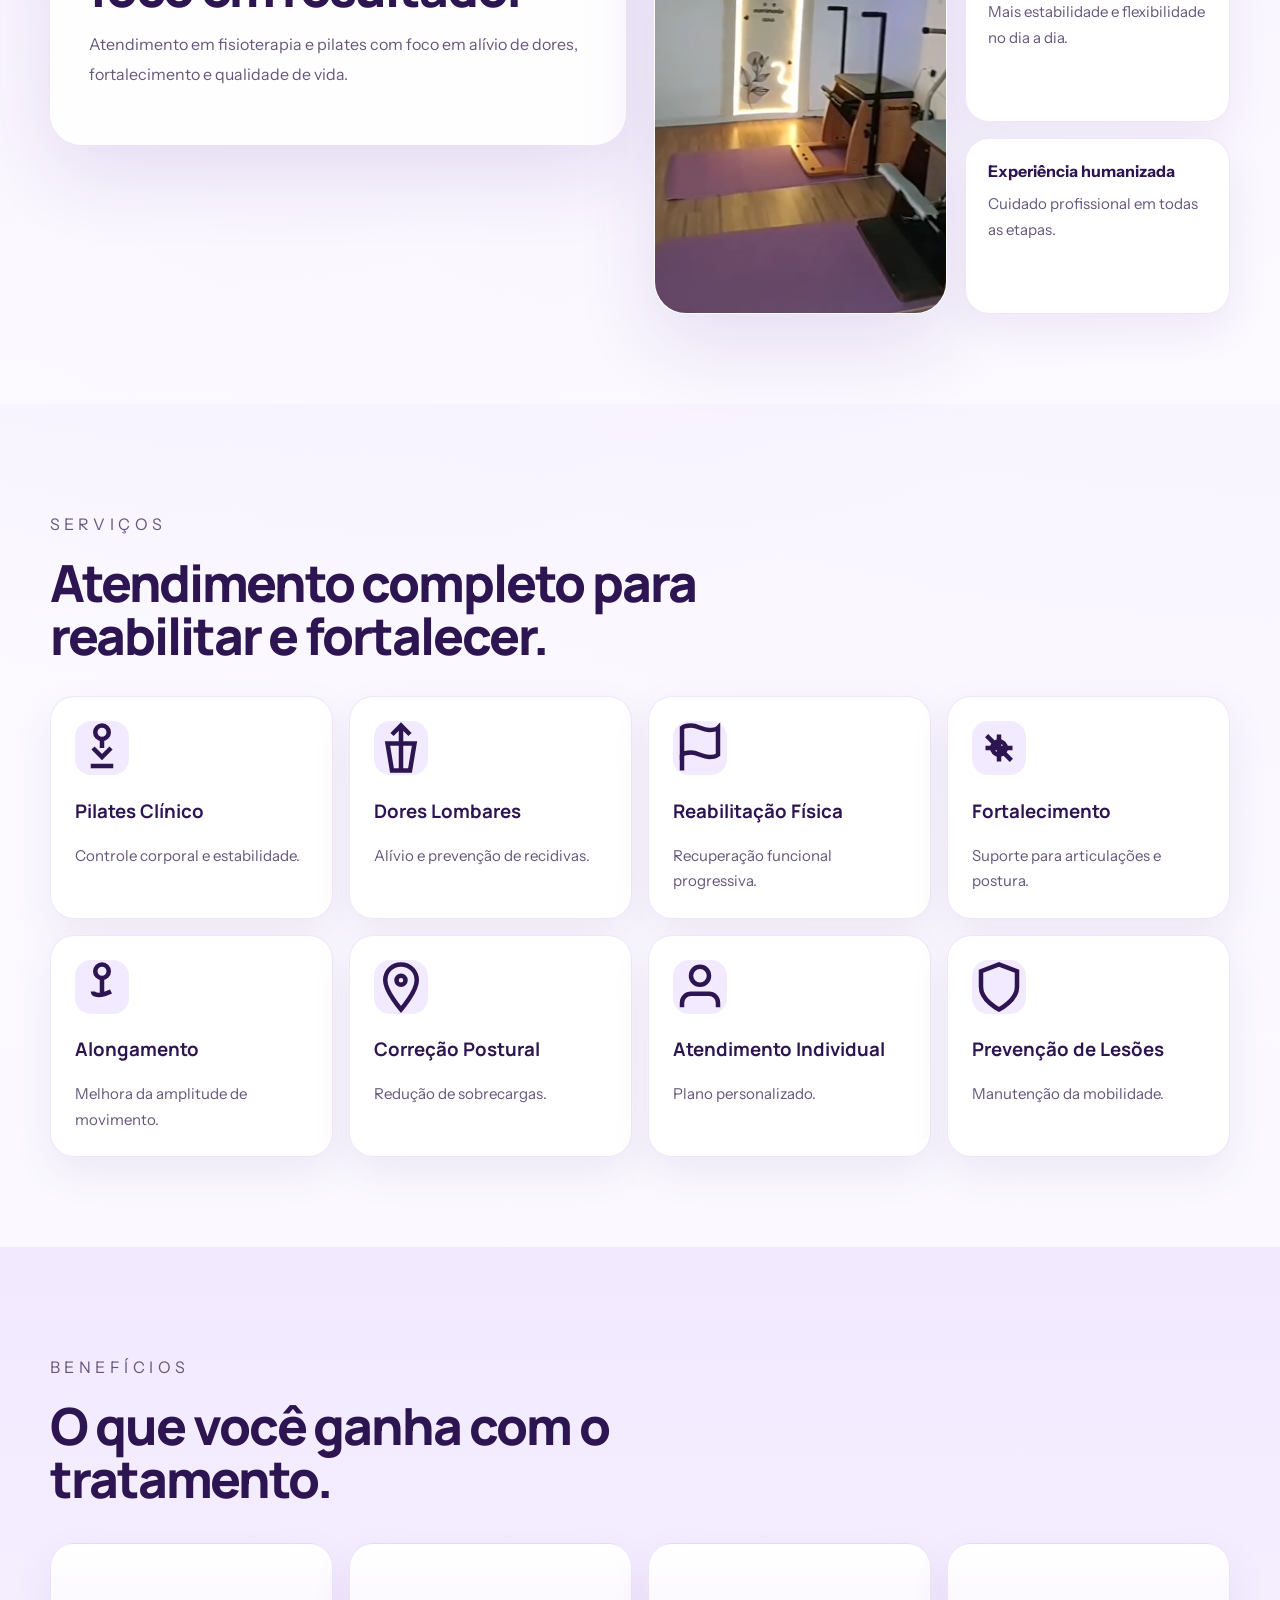
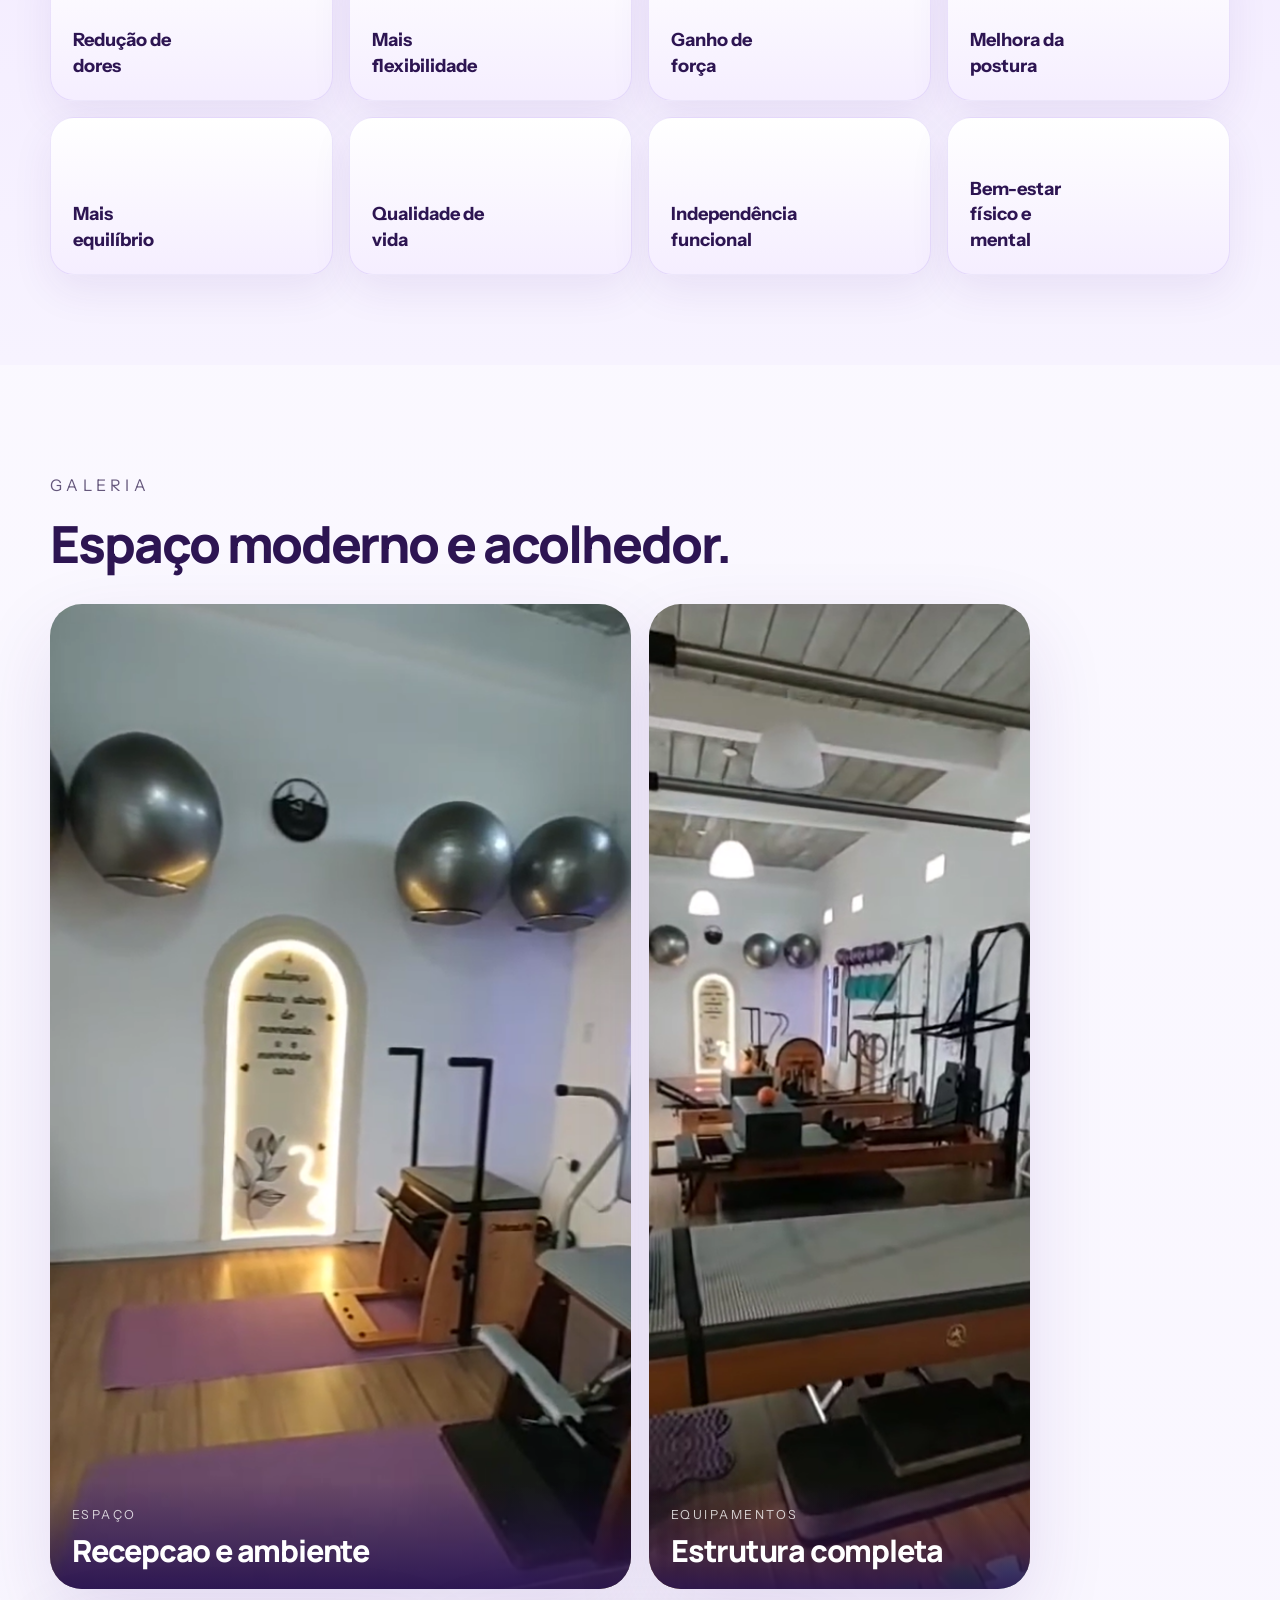
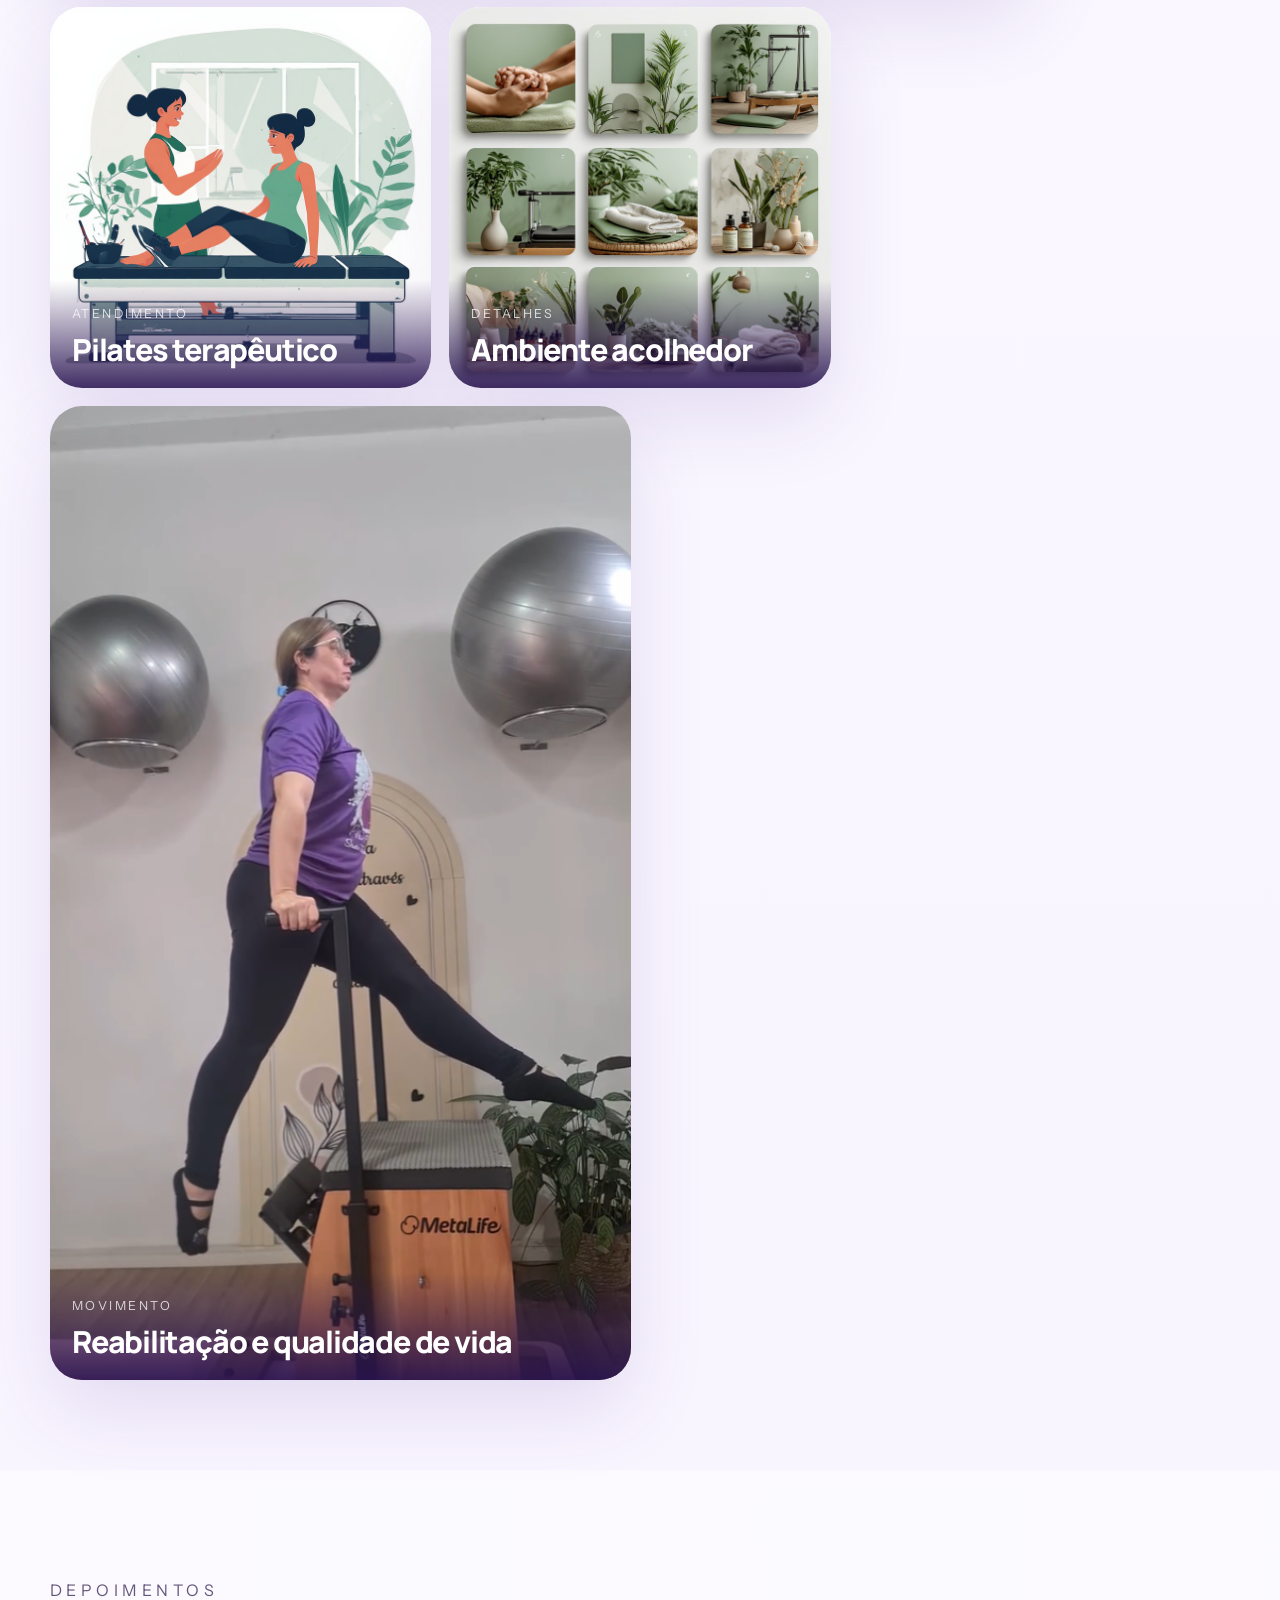
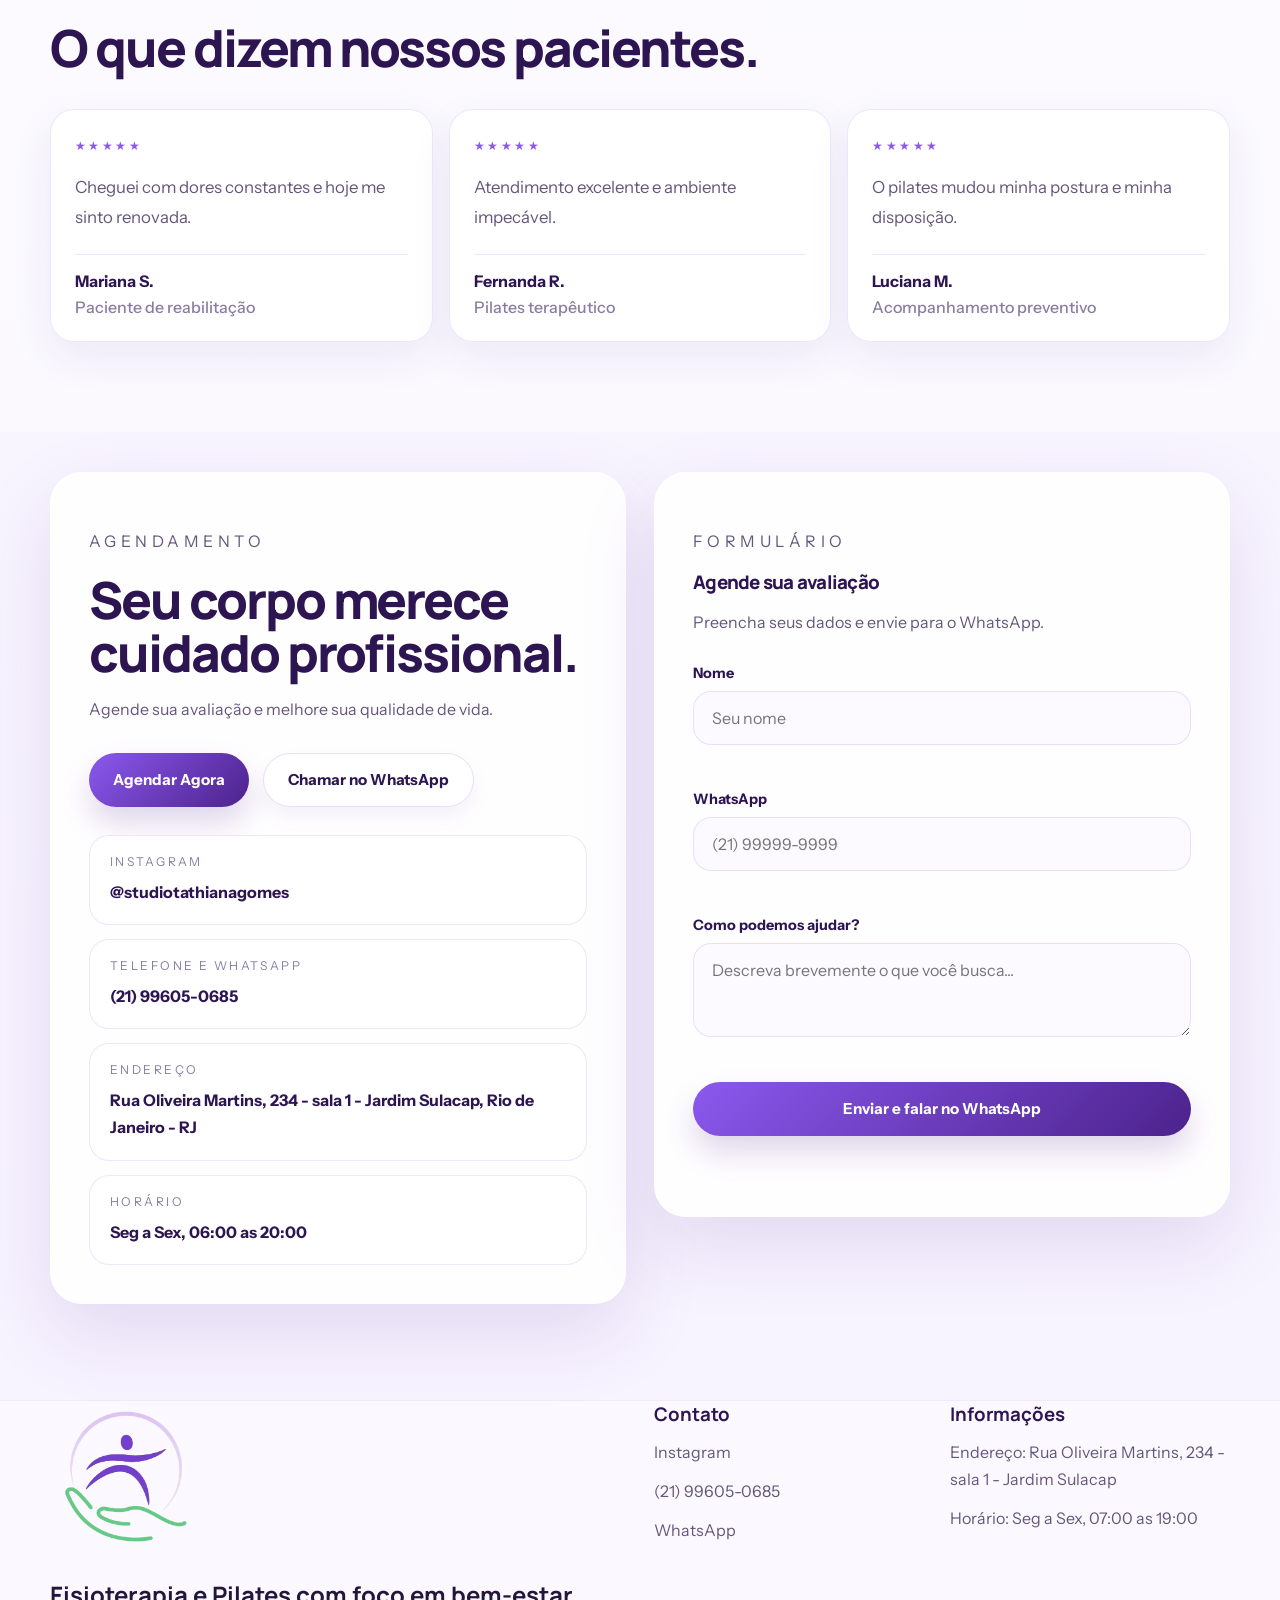
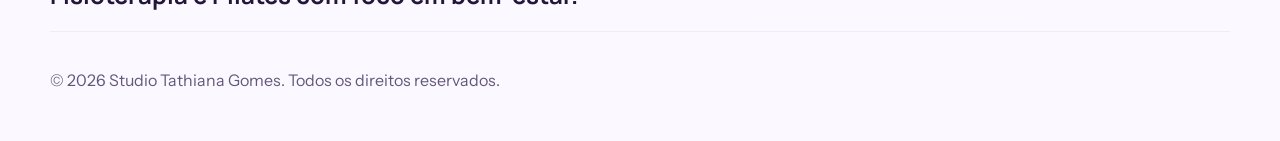
==== commit f4c789d1: "Atualizacao Co-authored-by: Copilot <copilot@github.com>" ====
--- a/index.html
+++ b/index.html
@@ -6,17 +6,17 @@
     <title>Studio Tathiana Gomes | Fisioterapia e Pilates</title>
     <meta
       name="description"
-      content="Studio Tathiana Gomes com fisioterapia e pilates terapeutico para dores, postura, mobilidade, fortalecimento e qualidade de vida."
+content="Studio Tathiana Gomes com fisioterapia e pilates terapêutico para dores, postura, mobilidade, fortalecimento e qualidade de vida."
     />
     <meta
       name="keywords"
-      content="Studio Tathiana Gomes, fisioterapia, pilates, pilates terapeutico, reabilitacao, postura, mobilidade, Jardim Sulacap, Rio de Janeiro"
+      content="Studio Tathiana Gomes, fisioterapia, pilates, pilates terapêutico, reabilitação, postura, mobilidade, Jardim Sulacap, Rio de Janeiro"
     />
     <meta name="theme-color" content="#6f38d8" />
     <meta property="og:title" content="Studio Tathiana Gomes | Recupere seu movimento. Viva sem dor." />
     <meta
       property="og:description"
-      content="Tratamentos personalizados de fisioterapia e pilates para melhorar sua saude, postura, mobilidade e qualidade de vida."
+      content="Tratamentos personalizados de fisioterapia e pilates para melhorar sua saúde, postura, mobilidade e qualidade de vida."
     />
     <meta property="og:type" content="website" />
     <meta property="og:locale" content="pt_BR" />
@@ -33,7 +33,7 @@
         "@context": "https://schema.org",
         "@type": "MedicalBusiness",
         "name": "Studio Tathiana Gomes",
-        "description": "Studio de fisioterapia e pilates com foco em reabilitacao, qualidade de vida e movimento.",
+        "description": "Studio de fisioterapia e pilates com foco em reabilitação, qualidade de vida e movimento.",
         "telephone": "+55 21 99605-0685",
         "address": {
           "@type": "PostalAddress",
@@ -52,7 +52,7 @@
       <div class="page-loader__mark"></div>
     </div>
 
-    <a class="skip-link" href="#conteudo">Pular para o conteudo</a>
+    <a class="skip-link" href="#conteudo">Pular para o conteúdo</a>
 
     <header class="site-header" id="topo">
       <div class="container header-inner">
@@ -79,10 +79,10 @@
           <span></span>
         </button>
 
-        <nav class="site-nav" id="siteNav" aria-label="Navegacao principal">
+        <nav class="site-nav" id="siteNav" aria-label="Navegação principal">
           <a href="#sobre">Sobre</a>
-          <a href="#servicos">Servicos</a>
-          <a href="#beneficios">Beneficios</a>
+          <a href="#servicos">Serviços</a>
+          <a href="#beneficios">Benefícios</a>
           <a href="#galeria">Galeria</a>
           <a href="#contato">Contato</a>
           <a
@@ -108,8 +108,8 @@
       <section class="hero">
         <div class="container hero-grid">
           <div class="hero-copy" data-aos="fade-up">
-            <span class="pill">+20 anos de experiencia</span>
-            <p class="eyebrow">Viva sem dor, com mais qualidade de vida, independencia e movimento.</p>
+            <span class="pill">+20 anos de experiência</span>
+            <p class="eyebrow">Viva sem dor, com mais qualidade de vida, independência e movimento.</p>
             <h1>Recupere seu movimento. Viva sem dor.</h1>
             <p class="hero-text">
               Fisioterapia e pilates com atendimento individualizado para aliviar dores,
@@ -117,7 +117,7 @@
             </p>
 
             <div class="hero-actions">
-              <a class="button" href="#contato">Agendar Avaliacao</a>
+              <a class="button" href="#contato">Agendar Avaliação</a>
               <a
                 class="button button--ghost button--ghost-strong"
                 href="https://wa.me/5521996050685?text=Ola!%20Quero%20agendar%20uma%20avaliacao%20no%20Studio%20Tathiana%20Gomes."
@@ -129,11 +129,11 @@
 
             <div class="hero-points">
               <div>
-                <strong>Dores e reabilitacao</strong>
+                <strong>Dores e reabilitação</strong>
                 <p>Protocolos para melhorar funcao e reduzir desconforto.</p>
               </div>
               <div>
-                <strong>Pilates clinico</strong>
+                <strong>Pilates clínico</strong>
                 <p>Controle do movimento e melhoria da postura.</p>
               </div>
               <div>
@@ -158,7 +158,7 @@
               <article class="hero-photo hero-photo--small">
                 <img
                   src="assets/images/logo.png"
-                  alt="Sessao de pilates terapeutico representando acompanhamento individual"
+                  alt="Sessão de pilates terapêutico representando acompanhamento individual"
                 />
               </article>
             </div>
@@ -172,7 +172,7 @@
             <p class="eyebrow">Sobre o Studio</p>
             <h2>Cuidado especializado com foco em resultado.</h2>
             <p>
-              Atendimento em fisioterapia e pilates com foco em alivio de dores,
+              Atendimento em fisioterapia e pilates com foco em alívio de dores,
               fortalecimento e qualidade de vida.
             </p>
           </div>
@@ -184,14 +184,14 @@
             <article class="stats-card">
               <div>
                 <strong>Tratamento de dores</strong>
-                <p>Abordagem para coluna, postura e limitacoes.</p>
+                <p>Abordagem para coluna, postura e limitações.</p>
               </div>
               <div>
                 <strong>Fortalecimento</strong>
                 <p>Mais estabilidade e flexibilidade no dia a dia.</p>
               </div>
               <div>
-                <strong>Experiencia humanizada</strong>
+                <strong>Experiência humanizada</strong>
                 <p>Cuidado profissional em todas as etapas.</p>
               </div>
             </article>
@@ -202,7 +202,7 @@
       <section class="section" id="servicos">
         <div class="container">
           <div class="section-heading" data-aos="fade-up">
-            <p class="eyebrow">Servicos</p>
+            <p class="eyebrow">Serviços</p>
             <h2>Atendimento completo para reabilitar e fortalecer.</h2>
           </div>
 
@@ -214,7 +214,7 @@
                   <path d="M12 8v4M8 12l4 4 4-4M7 20h10"/>
                 </svg>
               </span>
-              <h3>Pilates Clinico</h3>
+              <h3>Pilates Clínico</h3>
               <p>Controle corporal e estabilidade.</p>
             </article>
             <article class="service-card" data-aos="fade-up" data-aos-delay="60">
@@ -224,7 +224,7 @@
                 </svg>
               </span>
               <h3>Dores Lombares</h3>
-              <p>Alivio e prevencao de recidivas.</p>
+              <p>Alívio e prevenção de recidivas.</p>
             </article>
             <article class="service-card" data-aos="fade-up" data-aos-delay="120">
               <span class="service-card__icon">
@@ -233,8 +233,8 @@
                   <line x1="4" y1="22" x2="4" y2="15"/>
                 </svg>
               </span>
-              <h3>Reabilitacao Fisica</h3>
-              <p>Recuperacao funcional progressiva.</p>
+              <h3>Reabilitação Física</h3>
+              <p>Recuperação funcional progressiva.</p>
             </article>
             <article class="service-card" data-aos="fade-up" data-aos-delay="180">
               <span class="service-card__icon">
@@ -244,7 +244,7 @@
                 </svg>
               </span>
               <h3>Fortalecimento</h3>
-              <p>Suporte para articulacoes e postura.</p>
+              <p>Suporte para articulações e postura.</p>
             </article>
             <article class="service-card" data-aos="fade-up">
               <span class="service-card__icon">
@@ -263,8 +263,8 @@
                   <circle cx="12" cy="9" r="2"/>
                 </svg>
               </span>
-              <h3>Correcao Postural</h3>
-              <p>Reducao de sobrecargas.</p>
+              <h3>Correção Postural</h3>
+              <p>Redução de sobrecargas.</p>
             </article>
             <article class="service-card" data-aos="fade-up" data-aos-delay="120">
               <span class="service-card__icon">
@@ -282,8 +282,8 @@
                   <path d="M12 22s8-4 8-10V5l-8-3-8 3v7c0 6 8 10 8 10z"/>
                 </svg>
               </span>
-              <h3>Prevencao de Lesoes</h3>
-              <p>Manutencao da mobilidade.</p>
+              <h3>Prevenção de Lesões</h3>
+              <p>Manutenção da mobilidade.</p>
             </article>
           </div>
         </div>
@@ -292,19 +292,19 @@
       <section class="section section--highlight" id="beneficios">
         <div class="container benefits-wrap">
           <div class="section-heading section-heading--compact" data-aos="fade-up">
-            <p class="eyebrow">Beneficios</p>
+            <p class="eyebrow">Benefícios</p>
             <h2>O que você ganha com o tratamento.</h2>
           </div>
 
           <div class="benefit-grid">
-            <article class="benefit-card" data-aos="fade-up"><strong>Reducao de dores</strong></article>
+            <article class="benefit-card" data-aos="fade-up"><strong>Redução de dores</strong></article>
             <article class="benefit-card" data-aos="fade-up" data-aos-delay="40"><strong>Mais flexibilidade</strong></article>
-            <article class="benefit-card" data-aos="fade-up" data-aos-delay="80"><strong>Ganho de forca</strong></article>
+            <article class="benefit-card" data-aos="fade-up" data-aos-delay="80"><strong>Ganho de força</strong></article>
             <article class="benefit-card" data-aos="fade-up" data-aos-delay="120"><strong>Melhora da postura</strong></article>
-            <article class="benefit-card" data-aos="fade-up"><strong>Mais equilibrio</strong></article>
+            <article class="benefit-card" data-aos="fade-up"><strong>Mais equilíbrio</strong></article>
             <article class="benefit-card" data-aos="fade-up" data-aos-delay="40"><strong>Qualidade de vida</strong></article>
-            <article class="benefit-card" data-aos="fade-up" data-aos-delay="80"><strong>Independencia funcional</strong></article>
-            <article class="benefit-card" data-aos="fade-up" data-aos-delay="120"><strong>Bem-estar fisico e mental</strong></article>
+            <article class="benefit-card" data-aos="fade-up" data-aos-delay="80"><strong>Independência funcional</strong></article>
+            <article class="benefit-card" data-aos="fade-up" data-aos-delay="120"><strong>Bem-estar físico e mental</strong></article>
           </div>
         </div>
       </section>
@@ -326,9 +326,9 @@
               data-image="assets/images/clinic-space.jpeg"
               data-aos="fade-up"
             >
-              <img src="assets/images/clinic-space.jpeg" alt="Ambiente interno da clinica" />
+              <img src="assets/images/clinic-space.jpeg" alt="Ambiente interno da clínica" />
               <div class="gallery-card__content">
-                <span class="gallery-card__eyebrow">Espaco</span>
+                <span class="gallery-card__eyebrow">Espaço</span>
                 <strong>Recepcao e ambiente</strong>
               </div>
             </button>
@@ -343,7 +343,7 @@
               data-aos="fade-up"
               data-aos-delay="60"
             >
-              <img src="assets/images/equipment-room.jpeg" alt="Aparelhos de pilates e espaco de atendimento" />
+              <img src="assets/images/equipment-room.jpeg" alt="Aparelhos de pilates e espaço de atendimento" />
               <div class="gallery-card__content">
                 <span class="gallery-card__eyebrow">Equipamentos</span>
                 <strong>Estrutura completa</strong>
@@ -354,16 +354,16 @@
               class="gallery-card gallery-card--image"
               type="button"
               data-gallery
-              data-title="Atendimento de pilates terapeutico"
+              data-title="Atendimento de pilates terapêutico"
               data-description="Movimento guiado com atencao ao corpo, a postura e a progressao de cada pessoa."
               data-image="assets/images/pilates-session.jpeg"
               data-aos="fade-up"
               data-aos-delay="120"
             >
-              <img src="assets/images/pilates-session.jpeg" alt="Sessao de pilates terapeutico orientada" />
+              <img src="assets/images/pilates-session.jpeg" alt="Sessão de pilates terapêutico orientada" />
               <div class="gallery-card__content">
                 <span class="gallery-card__eyebrow">Atendimento</span>
-                <strong>Pilates terapeutico</strong>
+                <strong>Pilates terapêutico</strong>
               </div>
             </button>
 
@@ -372,7 +372,7 @@
               type="button"
               data-gallery
               data-title="Detalhes do espaco e acolhimento"
-              data-description="Uma atmosfera visual leve, organizada e alinhada a uma experiencia de cuidado."
+              data-description="Uma atmosfera visual leve, organizada e alinhada a uma experiência de cuidado."
               data-image="assets/images/detail-care.jpeg"
               data-aos="fade-up"
             >
@@ -396,7 +396,7 @@
               <img src="assets/images/movement-therapy.jpeg" alt="Movimento funcional e reabilitacao orientada" />
               <div class="gallery-card__content">
                 <span class="gallery-card__eyebrow">Movimento</span>
-                <strong>Reabilitacao e qualidade de vida</strong>
+                <strong>Reabilitação e qualidade de vida</strong>
               </div>
             </button>
           </div>
@@ -414,16 +414,16 @@
             <article class="testimonial-card" data-aos="fade-up">
               <span class="testimonial-card__stars">&#9733;&#9733;&#9733;&#9733;&#9733;</span>
               <blockquote>Cheguei com dores constantes e hoje me sinto renovada.</blockquote>
-              <p class="testimonial-card__author">Mariana S. <span>Paciente de reabilitacao</span></p>
+              <p class="testimonial-card__author">Mariana S. <span>Paciente de reabilitação</span></p>
             </article>
             <article class="testimonial-card" data-aos="fade-up" data-aos-delay="80">
               <span class="testimonial-card__stars">&#9733;&#9733;&#9733;&#9733;&#9733;</span>
-              <blockquote>Atendimento excelente e ambiente impecavel.</blockquote>
-              <p class="testimonial-card__author">Fernanda R. <span>Pilates terapeutico</span></p>
+              <blockquote>Atendimento excelente e ambiente impecável.</blockquote>
+              <p class="testimonial-card__author">Fernanda R. <span>Pilates terapêutico</span></p>
             </article>
             <article class="testimonial-card" data-aos="fade-up" data-aos-delay="160">
               <span class="testimonial-card__stars">&#9733;&#9733;&#9733;&#9733;&#9733;</span>
-              <blockquote>O pilates mudou minha postura e minha disposicao.</blockquote>
+              <blockquote>O pilates mudou minha postura e minha disposição.</blockquote>
               <p class="testimonial-card__author">Luciana M. <span>Acompanhamento preventivo</span></p>
             </article>
           </div>
@@ -458,19 +458,19 @@
                 <strong>(21) 99605-0685</strong>
               </article>
               <article>
-                <span>Endereco</span>
+                <span>Endereço</span>
                 <strong>Rua Oliveira Martins, 234 - sala 1 - Jardim Sulacap, Rio de Janeiro - RJ</strong>
               </article>
               <article>
-                <span>Horario</span>
+                <span>Horário</span>
                 <strong>Seg a Sex, 06:00 as 20:00</strong>
               </article>
             </div>
           </div>
 
           <div class="form-card" data-aos="fade-up" data-aos-delay="120">
-            <p class="eyebrow">Formulario</p>
-            <h3 id="formulario">Agende sua avaliacao</h3>
+            <p class="eyebrow">Formulário</p>
+            <h3 id="formulario">Agende sua avaliação</h3>
             <p>Preencha seus dados e envie para o WhatsApp.</p>
 
             <form class="lead-form" id="leadForm" novalidate>
@@ -492,7 +492,7 @@
                   id="goal"
                   name="goal"
                   rows="3"
-                  placeholder="Descreva brevemente o que voce busca..."
+                  placeholder="Descreva brevemente o que você busca..."
                   required
                 ></textarea>
                 <small class="field-error" aria-live="polite"></small>
@@ -523,10 +523,10 @@
             </ul>
           </div>
           <div>
-            <h3>Informacoes</h3>
+            <h3>Informações</h3>
             <ul>
-              <li>Endereco: Rua Oliveira Martins, 234 - sala 1 - Jardim Sulacap</li>
-              <li>Horario: Seg a Sex, 07:00 as 19:00</li>
+              <li>Endereço: Rua Oliveira Martins, 234 - sala 1 - Jardim Sulacap</li>
+              <li>Horário: Seg a Sex, 07:00 as 19:00</li>
             </ul>
           </div>
         </div>
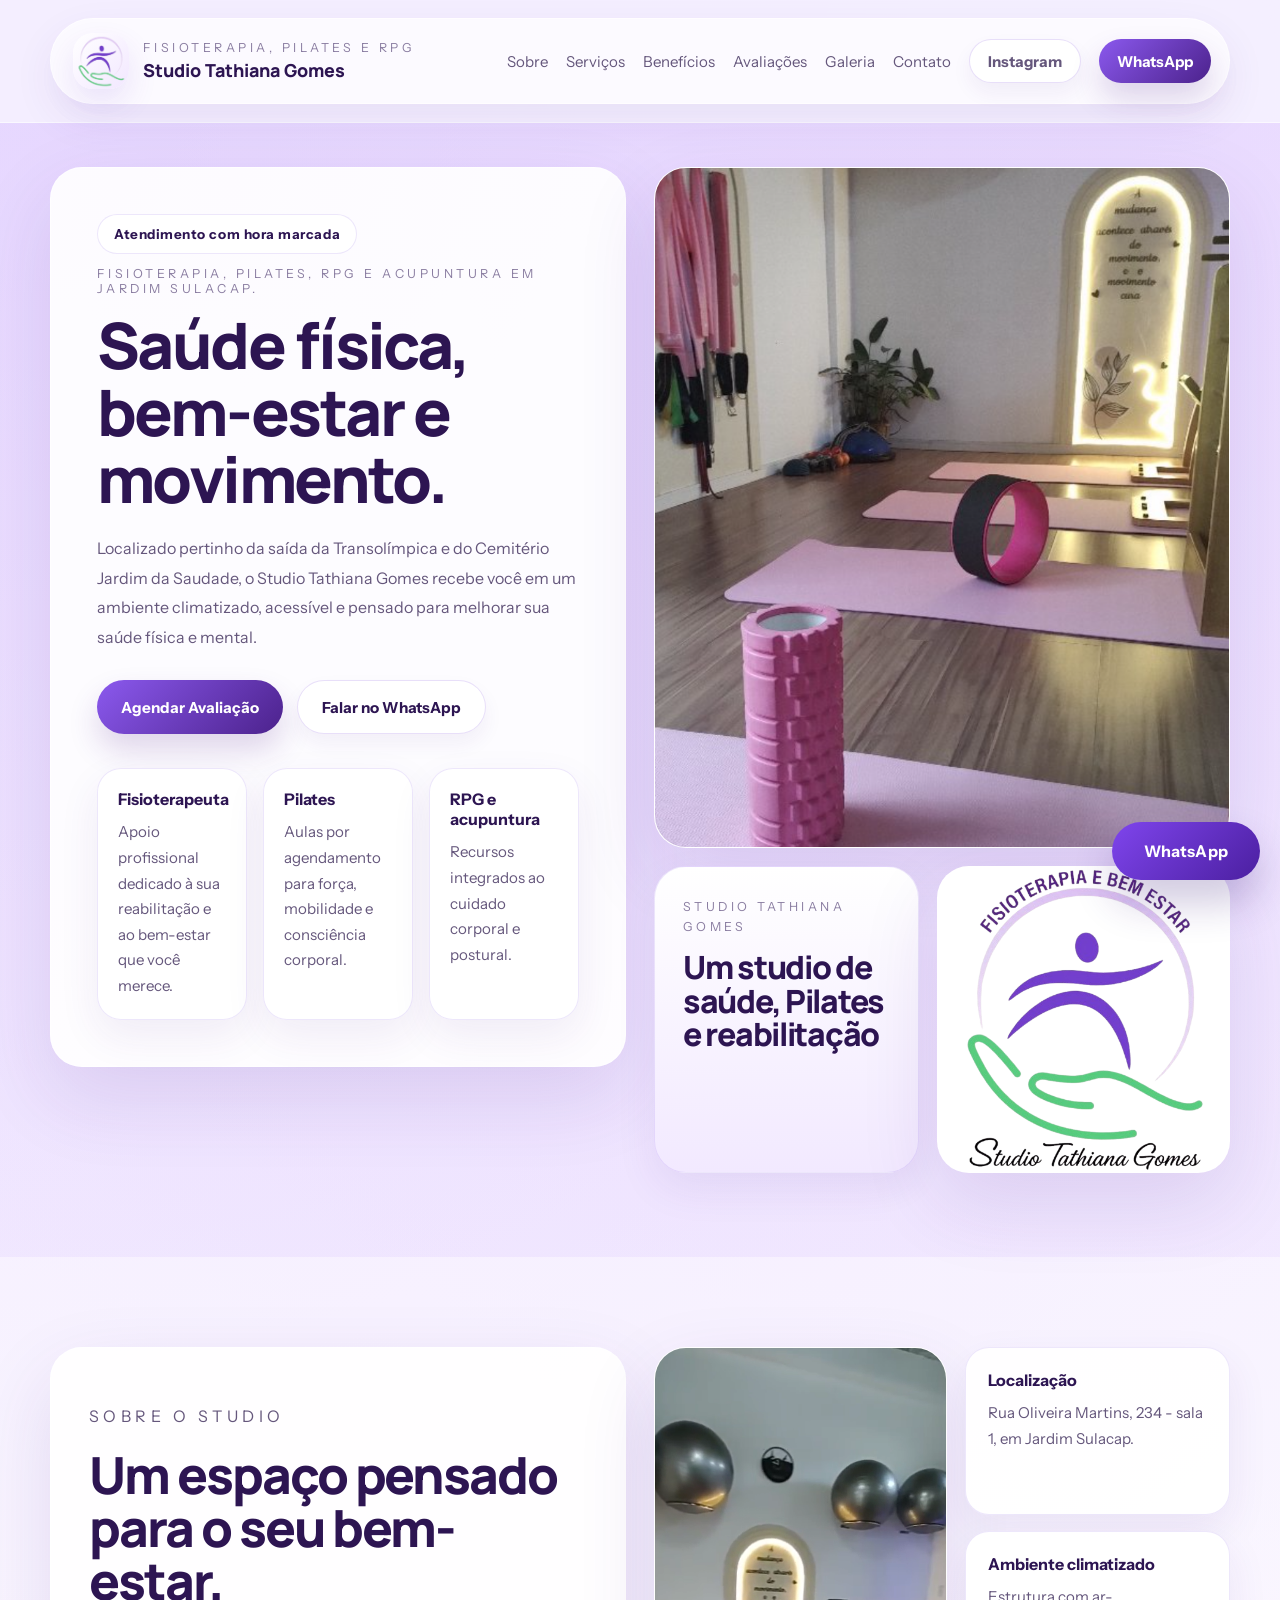
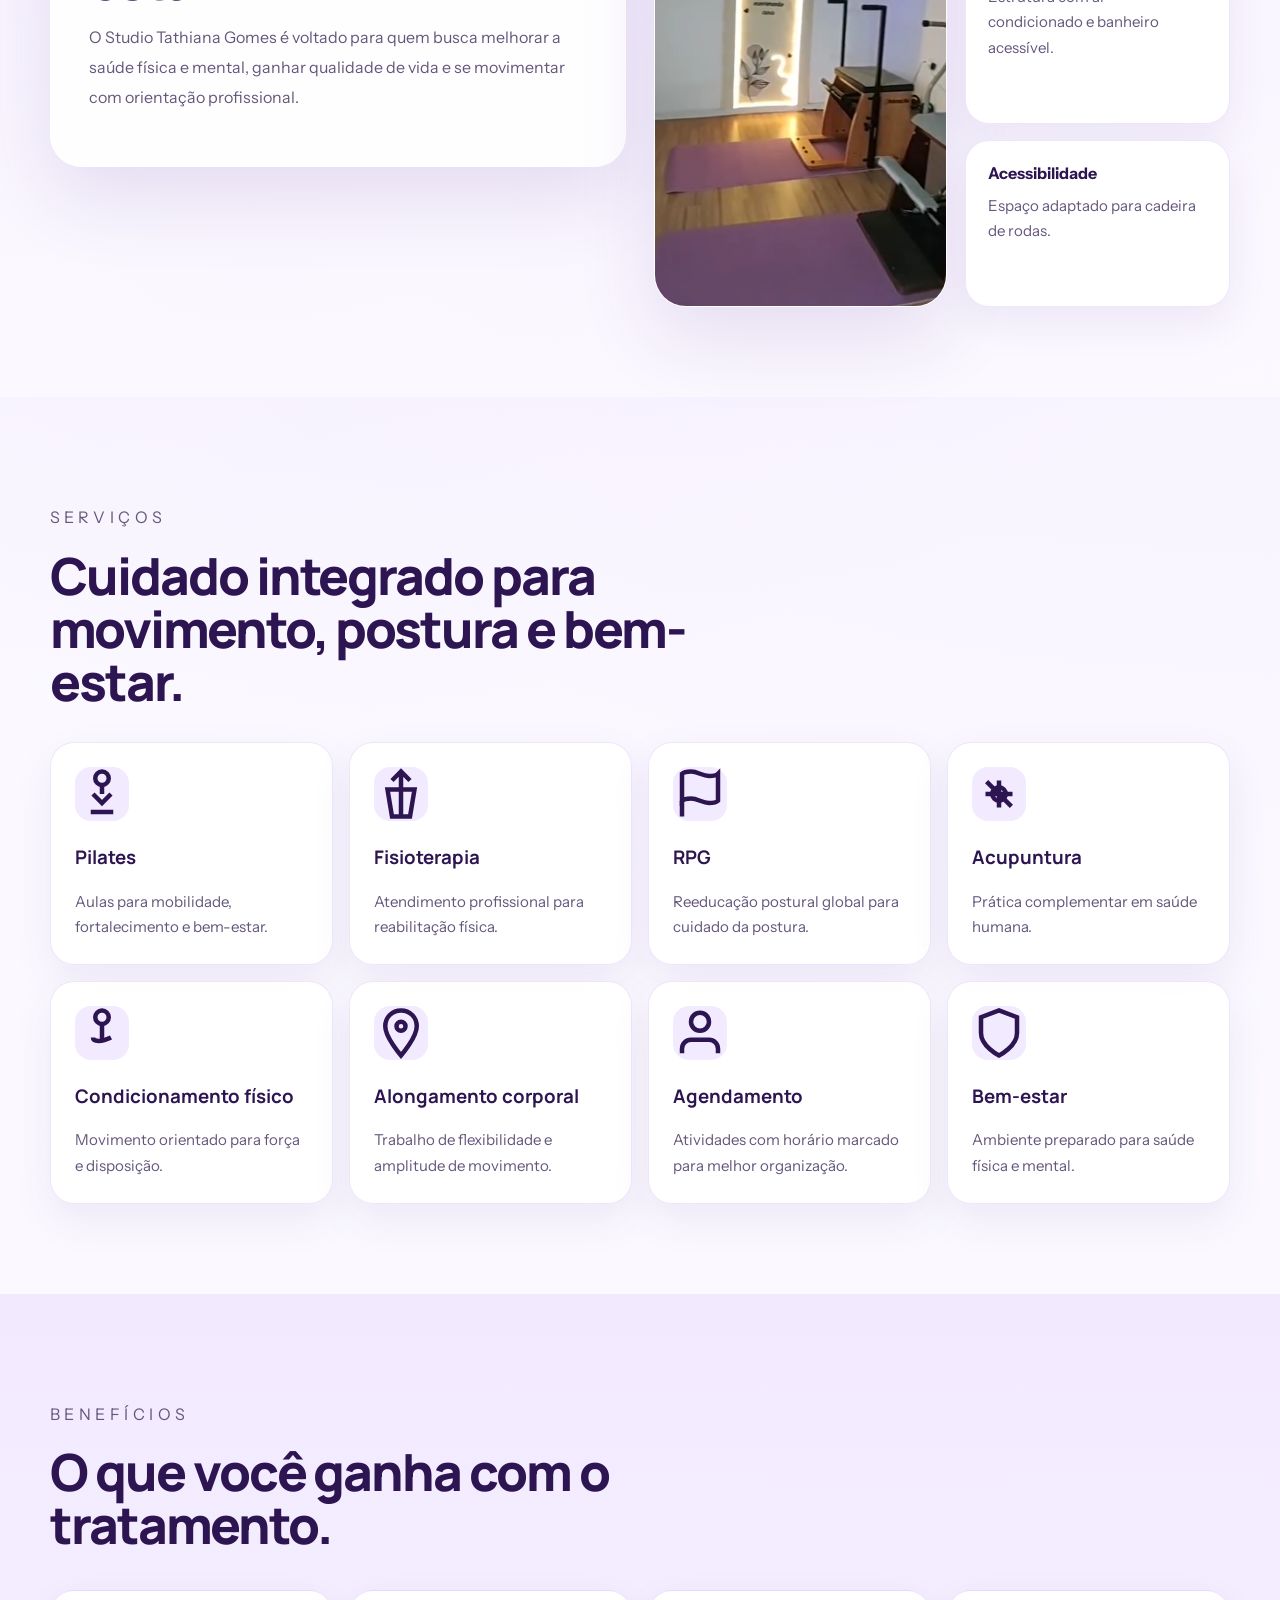
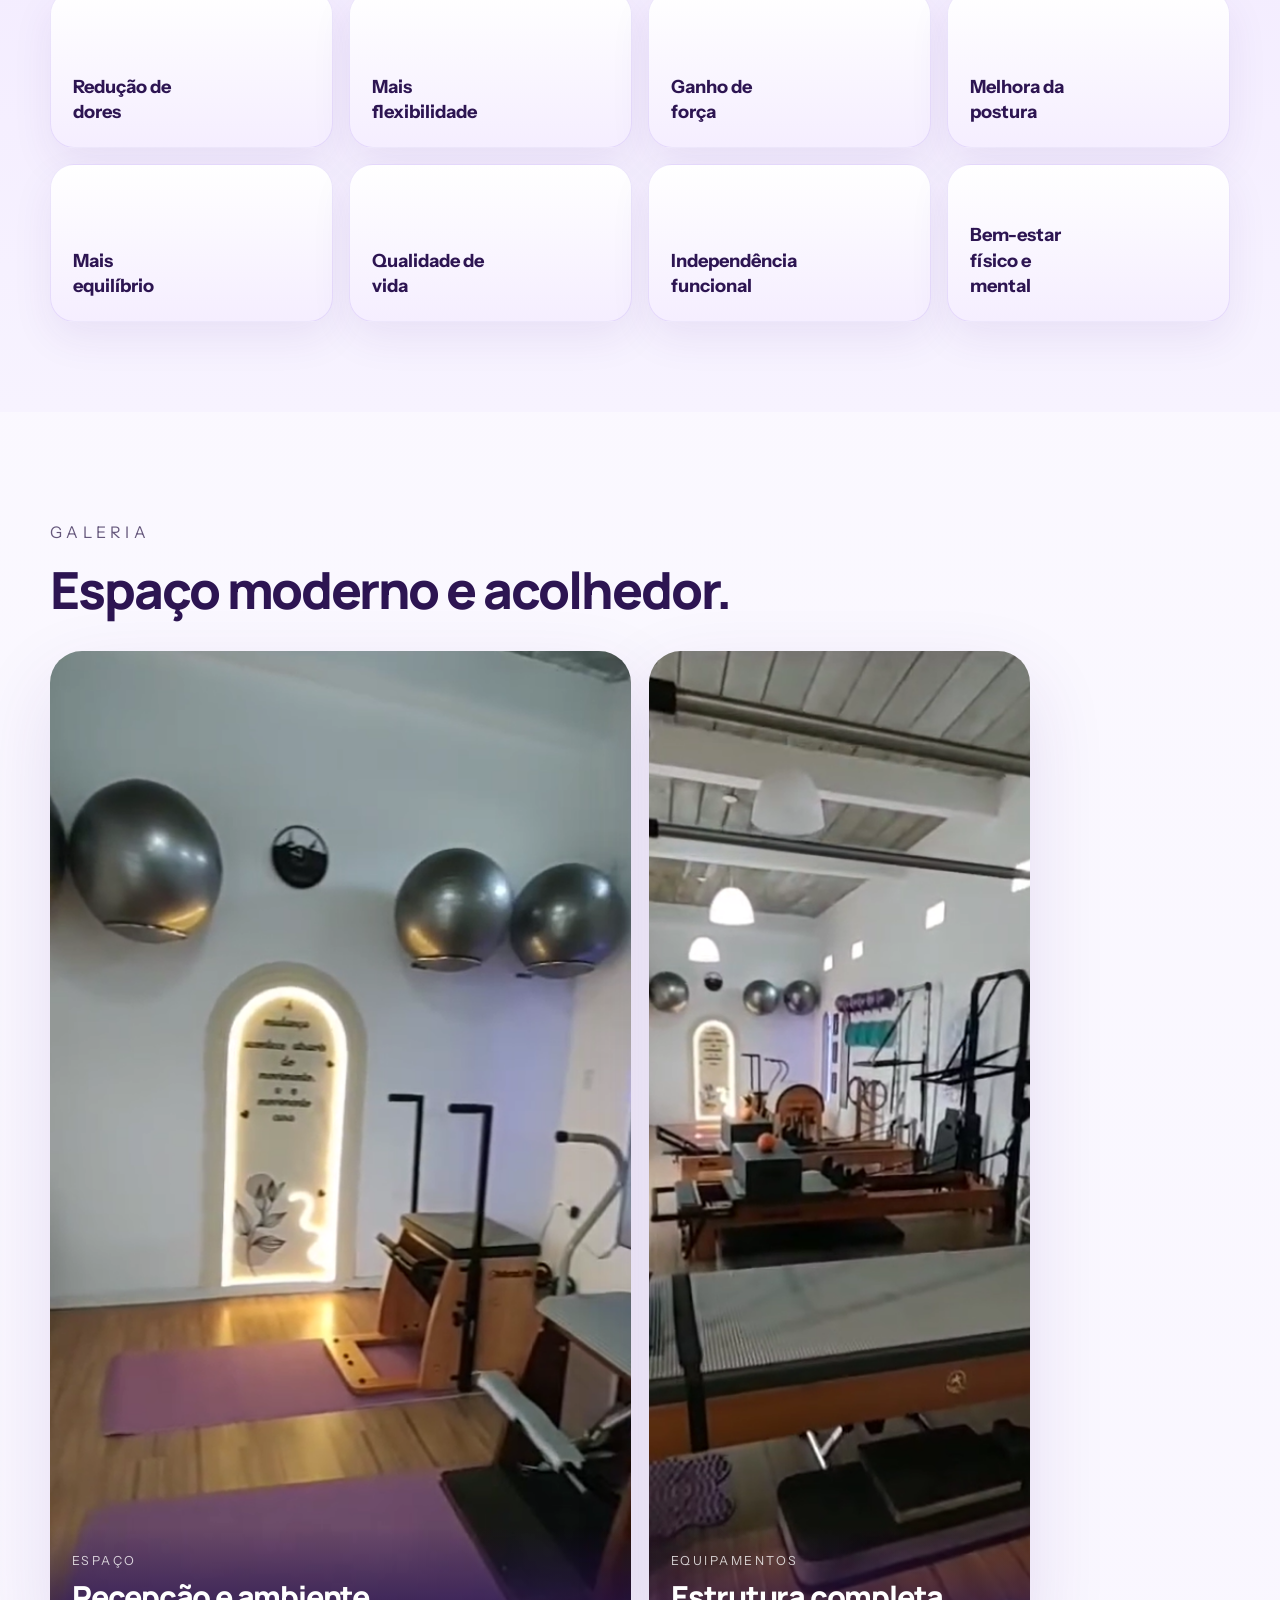
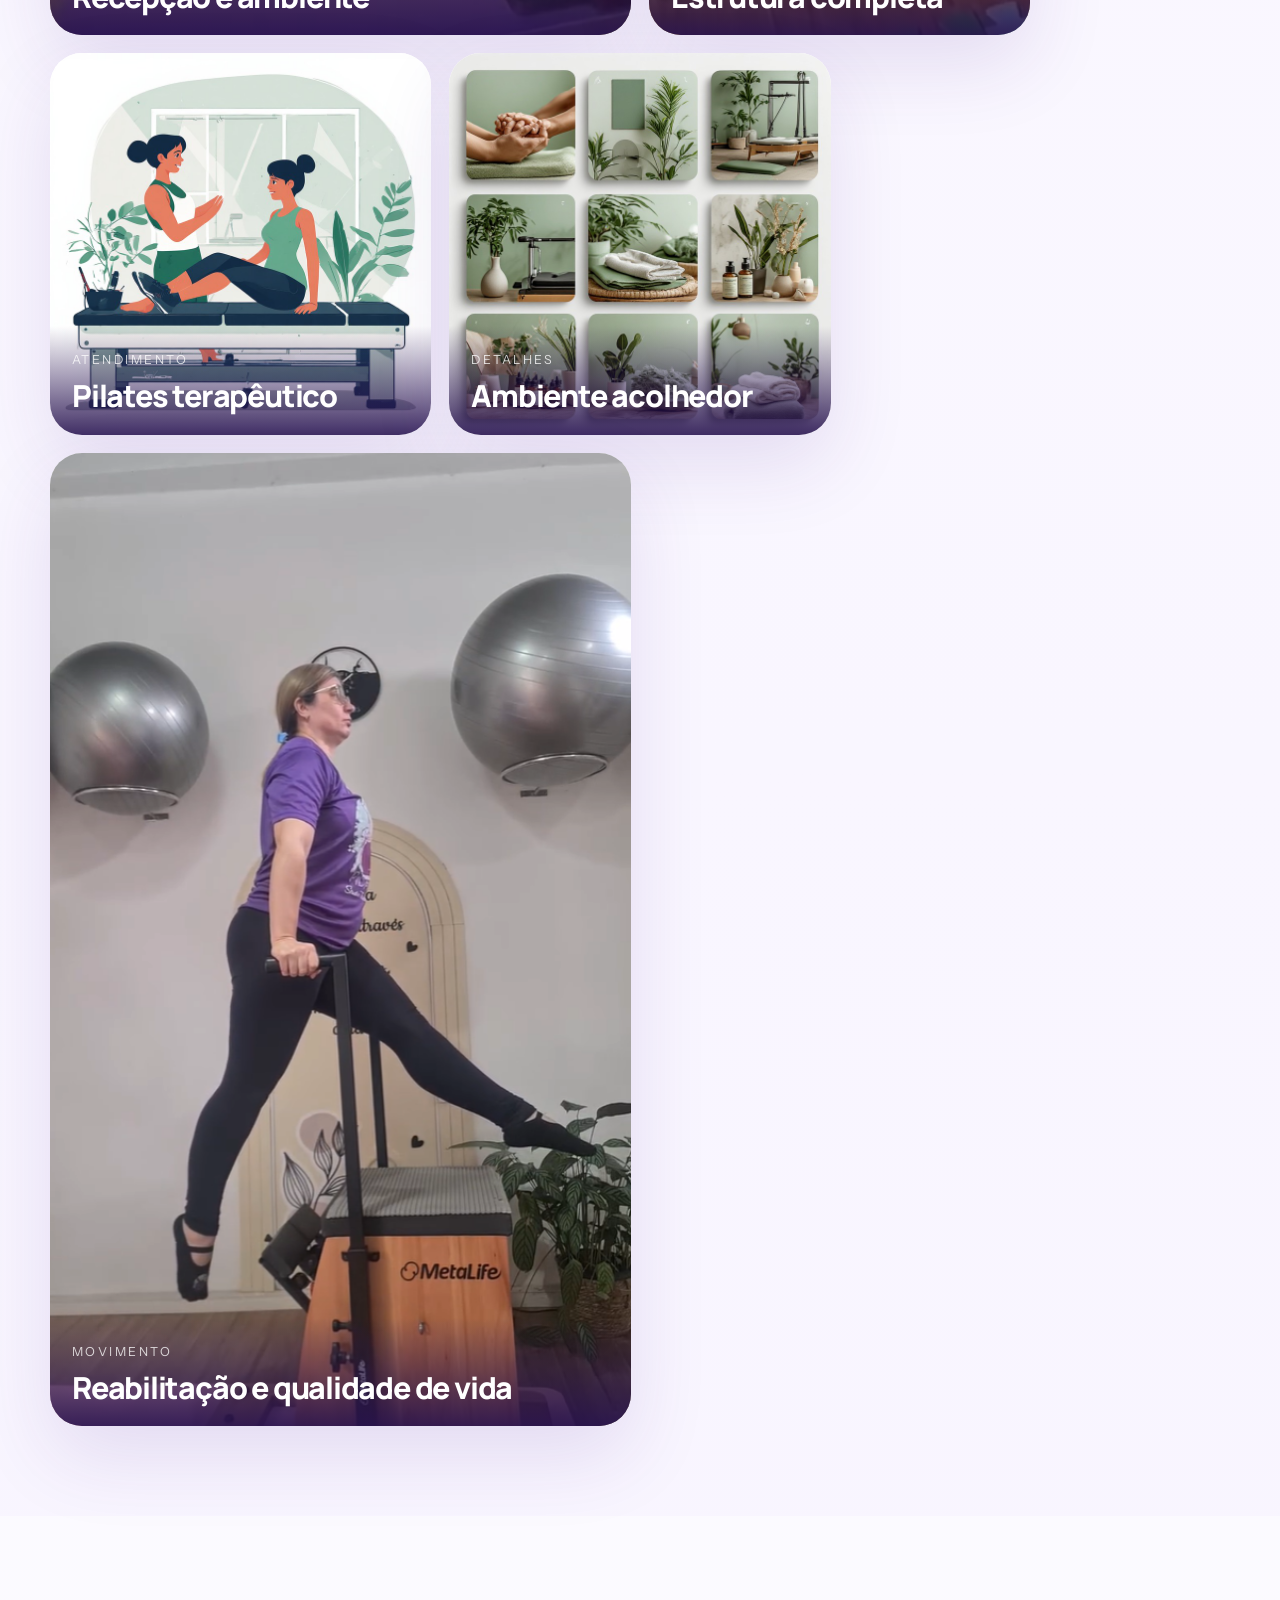
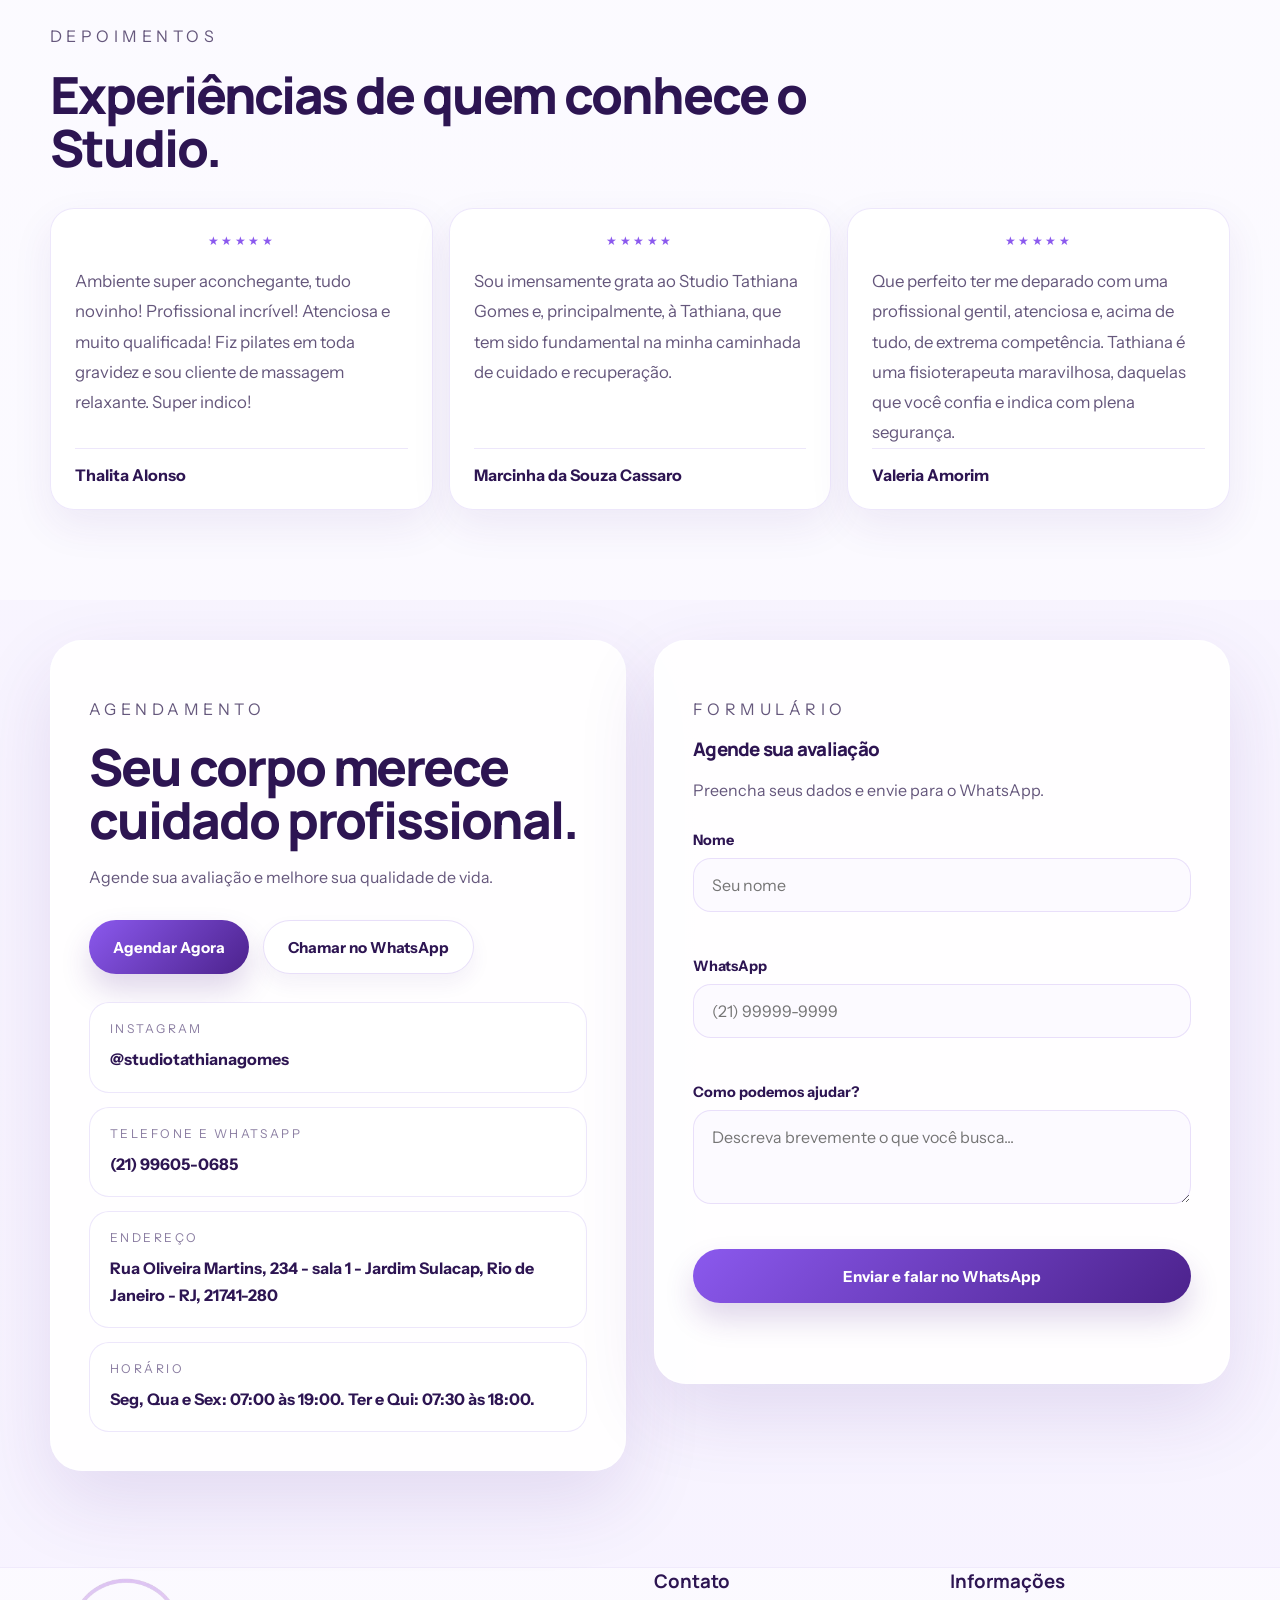
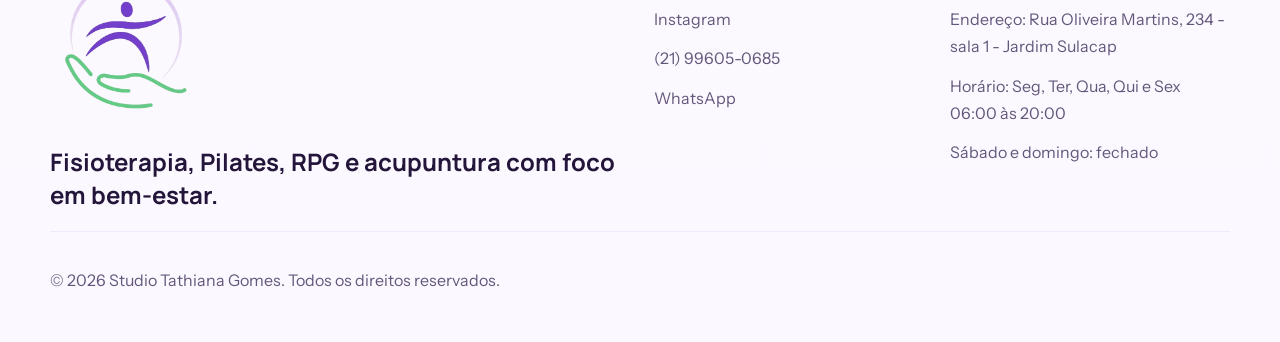
==== commit 813b6a21: "Atualizacao" ====
--- a/index.html
+++ b/index.html
@@ -3,20 +3,20 @@
   <head>
     <meta charset="UTF-8" />
     <meta name="viewport" content="width=device-width, initial-scale=1.0" />
-    <title>Studio Tathiana Gomes | Fisioterapia e Pilates</title>
+    <title>Studio Tathiana Gomes | Fisioterapia, Pilates, RPG e Acupuntura</title>
     <meta
       name="description"
-content="Studio Tathiana Gomes com fisioterapia e pilates terapêutico para dores, postura, mobilidade, fortalecimento e qualidade de vida."
+content="Studio Tathiana Gomes em Jardim Sulacap: fisioterapia, Pilates, RPG e acupuntura com agendamento, ambiente climatizado e foco em bem-estar."
     />
     <meta
       name="keywords"
-      content="Studio Tathiana Gomes, fisioterapia, pilates, pilates terapêutico, reabilitação, postura, mobilidade, Jardim Sulacap, Rio de Janeiro"
+      content="Studio Tathiana Gomes, fisioterapia, pilates, RPG, acupuntura, reabilitação, postura, mobilidade, Jardim Sulacap, Rio de Janeiro"
     />
     <meta name="theme-color" content="#6f38d8" />
-    <meta property="og:title" content="Studio Tathiana Gomes | Recupere seu movimento. Viva sem dor." />
+    <meta property="og:title" content="Studio Tathiana Gomes | Fisioterapia, Pilates, RPG e Acupuntura" />
     <meta
       property="og:description"
-      content="Tratamentos personalizados de fisioterapia e pilates para melhorar sua saúde, postura, mobilidade e qualidade de vida."
+      content="Atendimento por agendamento em Jardim Sulacap para cuidar da saúde física, mobilidade, postura e qualidade de vida."
     />
     <meta property="og:type" content="website" />
     <meta property="og:locale" content="pt_BR" />
@@ -33,7 +33,7 @@
         "@context": "https://schema.org",
         "@type": "MedicalBusiness",
         "name": "Studio Tathiana Gomes",
-        "description": "Studio de fisioterapia e pilates com foco em reabilitação, qualidade de vida e movimento.",
+        "description": "Studio de fisioterapia, Pilates, RPG e acupuntura em Jardim Sulacap, com foco em saúde física, bem-estar e qualidade de vida.",
         "telephone": "+55 21 99605-0685",
         "address": {
           "@type": "PostalAddress",
@@ -43,6 +43,13 @@
           "postalCode": "21741-280",
           "addressCountry": "BR"
         },
+        "openingHoursSpecification": [
+          { "@type": "OpeningHoursSpecification", "dayOfWeek": "Monday", "opens": "07:00", "closes": "19:00" },
+          { "@type": "OpeningHoursSpecification", "dayOfWeek": "Tuesday", "opens": "07:30", "closes": "18:00" },
+          { "@type": "OpeningHoursSpecification", "dayOfWeek": "Wednesday", "opens": "07:00", "closes": "19:00" },
+          { "@type": "OpeningHoursSpecification", "dayOfWeek": "Thursday", "opens": "07:30", "closes": "18:00" },
+          { "@type": "OpeningHoursSpecification", "dayOfWeek": "Friday", "opens": "07:00", "closes": "19:00" }
+        ],
         "sameAs": ["https://www.instagram.com/studiotathianagomes/"]
       }
     </script>
@@ -61,7 +68,7 @@
             <img src="assets/images/logo2.png" alt="Studio Tathiana Gomes" />
           </span>
           <span class="brand__copy">
-            <span class="brand__eyebrow">Fisioterapia e Bem Estar</span>
+            <span class="brand__eyebrow">Fisioterapia, Pilates e RPG</span>
             <span class="brand__title">Studio Tathiana Gomes</span>
           </span>
         </a>
@@ -83,6 +90,7 @@
           <a href="#sobre">Sobre</a>
           <a href="#servicos">Serviços</a>
           <a href="#beneficios">Benefícios</a>
+          <a href="#avaliacoes">Avaliações</a>
           <a href="#galeria">Galeria</a>
           <a href="#contato">Contato</a>
           <a
@@ -108,12 +116,13 @@
       <section class="hero">
         <div class="container hero-grid">
           <div class="hero-copy" data-aos="fade-up">
-            <span class="pill">+20 anos de experiência</span>
-            <p class="eyebrow">Viva sem dor, com mais qualidade de vida, independência e movimento.</p>
-            <h1>Recupere seu movimento. Viva sem dor.</h1>
+            <span class="pill">Atendimento com hora marcada</span>
+            <p class="eyebrow">Fisioterapia, Pilates, RPG e acupuntura em Jardim Sulacap.</p>
+            <h1>Saúde física, bem-estar e movimento.</h1>
             <p class="hero-text">
-              Fisioterapia e pilates com atendimento individualizado para aliviar dores,
-              melhorar postura e devolver qualidade de vida.
+              Localizado pertinho da saída da Transolímpica e do Cemitério Jardim da Saudade,
+              o Studio Tathiana Gomes recebe você em um ambiente climatizado, acessível e
+              pensado para melhorar sua saúde física e mental.
             </p>
 
             <div class="hero-actions">
@@ -129,16 +138,16 @@
 
             <div class="hero-points">
               <div>
-                <strong>Dores e reabilitação</strong>
-                <p>Protocolos para melhorar funcao e reduzir desconforto.</p>
+                <strong>Fisioterapeuta</strong>
+                <p>Apoio profissional dedicado à sua reabilitação e ao bem-estar que você merece.</p>
               </div>
               <div>
-                <strong>Pilates clínico</strong>
-                <p>Controle do movimento e melhoria da postura.</p>
+                <strong>Pilates</strong>
+                <p>Aulas por agendamento para força, mobilidade e consciência corporal.</p>
               </div>
               <div>
-                <strong>Atendimento humanizado</strong>
-                <p>Cuidado profissional e individualizado.</p>
+                <strong>RPG e acupuntura</strong>
+                <p>Recursos integrados ao cuidado corporal e postural.</p>
               </div>
             </div>
           </div>
@@ -153,12 +162,12 @@
             <div class="hero-side">
               <article class="hero-info-card">
                 <span class="eyebrow">Studio Tathiana Gomes</span>
-                <h2>Fisioterapia e pilates para mais liberdade e qualidade de vida.</h2>
+                <h2>Um studio de saúde, Pilates e reabilitação</h2>
               </article>
               <article class="hero-photo hero-photo--small">
                 <img
                   src="assets/images/logo.png"
-                  alt="Sessão de pilates terapêutico representando acompanhamento individual"
+                  alt="Logo do Studio Tathiana Gomes em destaque"
                 />
               </article>
             </div>
@@ -170,10 +179,10 @@
         <div class="container intro-grid">
           <div class="intro-card" data-aos="fade-up">
             <p class="eyebrow">Sobre o Studio</p>
-            <h2>Cuidado especializado com foco em resultado.</h2>
+            <h2>Um espaço pensado para o seu bem-estar.</h2>
             <p>
-              Atendimento em fisioterapia e pilates com foco em alívio de dores,
-              fortalecimento e qualidade de vida.
+              O Studio Tathiana Gomes é voltado para quem busca melhorar a saúde física e mental,
+              ganhar qualidade de vida e se movimentar com orientação profissional.
             </p>
           </div>
 
@@ -183,16 +192,16 @@
             </article>
             <article class="stats-card">
               <div>
-                <strong>Tratamento de dores</strong>
-                <p>Abordagem para coluna, postura e limitações.</p>
+                <strong>Localização</strong>
+                <p>Rua Oliveira Martins, 234 - sala 1, em Jardim Sulacap.</p>
               </div>
               <div>
-                <strong>Fortalecimento</strong>
-                <p>Mais estabilidade e flexibilidade no dia a dia.</p>
+                <strong>Ambiente climatizado</strong>
+                <p>Estrutura com ar-condicionado e banheiro acessível.</p>
               </div>
               <div>
-                <strong>Experiência humanizada</strong>
-                <p>Cuidado profissional em todas as etapas.</p>
+                <strong>Acessibilidade</strong>
+                <p>Espaço adaptado para cadeira de rodas.</p>
               </div>
             </article>
           </div>
@@ -203,7 +212,7 @@
         <div class="container">
           <div class="section-heading" data-aos="fade-up">
             <p class="eyebrow">Serviços</p>
-            <h2>Atendimento completo para reabilitar e fortalecer.</h2>
+            <h2>Cuidado integrado para movimento, postura e bem-estar.</h2>
           </div>
 
           <div class="service-grid">
@@ -214,8 +223,8 @@
                   <path d="M12 8v4M8 12l4 4 4-4M7 20h10"/>
                 </svg>
               </span>
-              <h3>Pilates Clínico</h3>
-              <p>Controle corporal e estabilidade.</p>
+              <h3>Pilates</h3>
+              <p>Aulas para mobilidade, fortalecimento e bem-estar.</p>
             </article>
             <article class="service-card" data-aos="fade-up" data-aos-delay="60">
               <span class="service-card__icon">
@@ -223,8 +232,8 @@
                   <path d="M12 2v20M8 6l4-4 4 4M6 10h12l-2 12H8z"/>
                 </svg>
               </span>
-              <h3>Dores Lombares</h3>
-              <p>Alívio e prevenção de recidivas.</p>
+              <h3>Fisioterapia</h3>
+              <p>Atendimento profissional para reabilitação física.</p>
             </article>
             <article class="service-card" data-aos="fade-up" data-aos-delay="120">
               <span class="service-card__icon">
@@ -233,8 +242,8 @@
                   <line x1="4" y1="22" x2="4" y2="15"/>
                 </svg>
               </span>
-              <h3>Reabilitação Física</h3>
-              <p>Recuperação funcional progressiva.</p>
+              <h3>RPG</h3>
+              <p>Reeducação postural global para cuidado da postura.</p>
             </article>
             <article class="service-card" data-aos="fade-up" data-aos-delay="180">
               <span class="service-card__icon">
@@ -243,8 +252,8 @@
                   <circle cx="12" cy="12" r="3"/>
                 </svg>
               </span>
-              <h3>Fortalecimento</h3>
-              <p>Suporte para articulações e postura.</p>
+              <h3>Acupuntura</h3>
+              <p>Prática complementar em saúde humana.</p>
             </article>
             <article class="service-card" data-aos="fade-up">
               <span class="service-card__icon">
@@ -253,8 +262,8 @@
                   <path d="M12 8v8M8 14c0 2 4 2 8 0"/>
                 </svg>
               </span>
-              <h3>Alongamento</h3>
-              <p>Melhora da amplitude de movimento.</p>
+              <h3>Condicionamento físico</h3>
+              <p>Movimento orientado para força e disposição.</p>
             </article>
             <article class="service-card" data-aos="fade-up" data-aos-delay="60">
               <span class="service-card__icon">
@@ -263,8 +272,8 @@
                   <circle cx="12" cy="9" r="2"/>
                 </svg>
               </span>
-              <h3>Correção Postural</h3>
-              <p>Redução de sobrecargas.</p>
+              <h3>Alongamento corporal</h3>
+              <p>Trabalho de flexibilidade e amplitude de movimento.</p>
             </article>
             <article class="service-card" data-aos="fade-up" data-aos-delay="120">
               <span class="service-card__icon">
@@ -273,8 +282,8 @@
                   <circle cx="12" cy="7" r="4"/>
                 </svg>
               </span>
-              <h3>Atendimento Individual</h3>
-              <p>Plano personalizado.</p>
+              <h3>Agendamento</h3>
+              <p>Atividades com horário marcado para melhor organização.</p>
             </article>
             <article class="service-card" data-aos="fade-up" data-aos-delay="180">
               <span class="service-card__icon">
@@ -282,8 +291,8 @@
                   <path d="M12 22s8-4 8-10V5l-8-3-8 3v7c0 6 8 10 8 10z"/>
                 </svg>
               </span>
-              <h3>Prevenção de Lesões</h3>
-              <p>Manutenção da mobilidade.</p>
+              <h3>Bem-estar</h3>
+              <p>Ambiente preparado para saúde física e mental.</p>
             </article>
           </div>
         </div>
@@ -321,15 +330,15 @@
               class="gallery-card gallery-card--image gallery-card--wide"
               type="button"
               data-gallery
-              data-title="Recepcao e ambiente do studio"
-              data-description="Ambiente acolhedor, claro e organizado para receber cada paciente com conforto."
+              data-title="Recepção e ambiente do studio"
+              data-description="Espaço acolhedor, climatizado e organizado para receber cada pessoa com conforto antes, durante e depois do atendimento."
               data-image="assets/images/clinic-space.jpeg"
               data-aos="fade-up"
             >
               <img src="assets/images/clinic-space.jpeg" alt="Ambiente interno da clínica" />
               <div class="gallery-card__content">
                 <span class="gallery-card__eyebrow">Espaço</span>
-                <strong>Recepcao e ambiente</strong>
+                <strong>Recepção e ambiente</strong>
               </div>
             </button>
 
@@ -337,8 +346,8 @@
               class="gallery-card gallery-card--image"
               type="button"
               data-gallery
-              data-title="Aparelhos e estrutura de pilates"
-              data-description="Uma estrutura organizada para fortalecimento, mobilidade e evolucao segura."
+              data-title="Aparelhos e estrutura de Pilates"
+              data-description="Equipamentos preparados para aulas de Pilates com foco em força, mobilidade, controle corporal e evolução segura."
               data-image="assets/images/equipment-room.jpeg"
               data-aos="fade-up"
               data-aos-delay="60"
@@ -354,8 +363,8 @@
               class="gallery-card gallery-card--image"
               type="button"
               data-gallery
-              data-title="Atendimento de pilates terapêutico"
-              data-description="Movimento guiado com atencao ao corpo, a postura e a progressao de cada pessoa."
+              data-title="Atendimento de Pilates terapêutico"
+              data-description="Sessões conduzidas com atenção à postura, ao ritmo de cada pessoa e aos objetivos definidos na avaliação."
               data-image="assets/images/pilates-session.jpeg"
               data-aos="fade-up"
               data-aos-delay="120"
@@ -371,12 +380,12 @@
               class="gallery-card gallery-card--image"
               type="button"
               data-gallery
-              data-title="Detalhes do espaco e acolhimento"
-              data-description="Uma atmosfera visual leve, organizada e alinhada a uma experiência de cuidado."
+              data-title="Detalhes do espaço e acolhimento"
+              data-description="Ambiente pensado para transmitir tranquilidade, cuidado e confiança em cada etapa do acompanhamento."
               data-image="assets/images/detail-care.jpeg"
               data-aos="fade-up"
             >
-              <img src="assets/images/detail-care.jpeg" alt="Detalhes do espaco e atmosfera de bem-estar" />
+              <img src="assets/images/detail-care.jpeg" alt="Detalhes do espaço e atmosfera de bem-estar" />
               <div class="gallery-card__content">
                 <span class="gallery-card__eyebrow">Detalhes</span>
                 <strong>Ambiente acolhedor</strong>
@@ -387,8 +396,8 @@
               class="gallery-card gallery-card--image gallery-card--wide"
               type="button"
               data-gallery
-              data-title="Reabilitacao e movimento funcional"
-              data-description="Uma imagem pensada para comunicar mobilidade, equilibrio e qualidade de vida."
+              data-title="Reabilitação e movimento funcional"
+              data-description="Atendimento voltado à recuperação da funcionalidade, melhora da mobilidade e mais segurança para as atividades do dia a dia."
               data-image="assets/images/movement-therapy.jpeg"
               data-aos="fade-up"
               data-aos-delay="60"
@@ -403,28 +412,28 @@
         </div>
       </section>
 
-      <section class="section section--soft" id="depoimentos">
+      <section class="section section--soft" id="avaliacoes">
         <div class="container">
           <div class="section-heading" data-aos="fade-up">
             <p class="eyebrow">Depoimentos</p>
-            <h2>O que dizem nossos pacientes.</h2>
+            <h2>Experiências de quem conhece o Studio.</h2>
           </div>
 
           <div class="testimonial-grid">
             <article class="testimonial-card" data-aos="fade-up">
               <span class="testimonial-card__stars">&#9733;&#9733;&#9733;&#9733;&#9733;</span>
-              <blockquote>Cheguei com dores constantes e hoje me sinto renovada.</blockquote>
-              <p class="testimonial-card__author">Mariana S. <span>Paciente de reabilitação</span></p>
+              <blockquote>Ambiente super aconchegante, tudo novinho! Profissional incrível! Atenciosa e muito qualificada! Fiz pilates em toda gravidez e sou cliente de massagem relaxante. Super indico!</blockquote>
+              <p class="testimonial-card__author">Thalita Alonso</p>
             </article>
             <article class="testimonial-card" data-aos="fade-up" data-aos-delay="80">
               <span class="testimonial-card__stars">&#9733;&#9733;&#9733;&#9733;&#9733;</span>
-              <blockquote>Atendimento excelente e ambiente impecável.</blockquote>
-              <p class="testimonial-card__author">Fernanda R. <span>Pilates terapêutico</span></p>
+              <blockquote>Sou imensamente grata ao Studio Tathiana Gomes e, principalmente, à Tathiana, que tem sido fundamental na minha caminhada de cuidado e recuperação.</blockquote>
+              <p class="testimonial-card__author">Marcinha da Souza Cassaro</p>
             </article>
             <article class="testimonial-card" data-aos="fade-up" data-aos-delay="160">
               <span class="testimonial-card__stars">&#9733;&#9733;&#9733;&#9733;&#9733;</span>
-              <blockquote>O pilates mudou minha postura e minha disposição.</blockquote>
-              <p class="testimonial-card__author">Luciana M. <span>Acompanhamento preventivo</span></p>
+              <blockquote>Que perfeito ter me deparado com uma profissional gentil, atenciosa e, acima de tudo, de extrema competência. Tathiana é uma fisioterapeuta maravilhosa, daquelas que você confia e indica com plena segurança.</blockquote>
+              <p class="testimonial-card__author">Valeria Amorim</p>
             </article>
           </div>
         </div>
@@ -459,11 +468,11 @@
               </article>
               <article>
                 <span>Endereço</span>
-                <strong>Rua Oliveira Martins, 234 - sala 1 - Jardim Sulacap, Rio de Janeiro - RJ</strong>
+                <strong>Rua Oliveira Martins, 234 - sala 1 - Jardim Sulacap, Rio de Janeiro - RJ, 21741-280</strong>
               </article>
               <article>
                 <span>Horário</span>
-                <strong>Seg a Sex, 06:00 as 20:00</strong>
+                <strong>Seg, Qua e Sex: 07:00 às 19:00. Ter e Qui: 07:30 às 18:00.</strong>
               </article>
             </div>
           </div>
@@ -510,7 +519,7 @@
       <div class="container footer-grid">
         <div>
           <img src="assets/images/logo2.png" alt="Studio Tathiana Gomes" style="max-width: 150px; margin-bottom: 16px;" />
-          <h2>Fisioterapia e Pilates com foco em bem-estar.</h2>
+          <h2>Fisioterapia, Pilates, RPG e acupuntura com foco em bem-estar.</h2>
         </div>
 
         <div class="footer-columns">
@@ -518,7 +527,7 @@
             <h3>Contato</h3>
             <ul>
               <li><a href="https://www.instagram.com/studiotathianagomes/" target="_blank" rel="noreferrer">Instagram</a></li>
-              <li><a href="tel:+5521996050685">(21) 99605-0685</a></li>
+              <li>(21) 99605-0685</li>
               <li><a href="https://wa.me/5521996050685" target="_blank" rel="noreferrer">WhatsApp</a></li>
             </ul>
           </div>
@@ -526,7 +535,8 @@
             <h3>Informações</h3>
             <ul>
               <li>Endereço: Rua Oliveira Martins, 234 - sala 1 - Jardim Sulacap</li>
-              <li>Horário: Seg a Sex, 07:00 as 19:00</li>
+              <li>Horário: Seg, Ter, Qua, Qui e Sex 06:00 às 20:00</li>
+              <li>Sábado e domingo: fechado</li>
             </ul>
           </div>
         </div>
--- a/style.css
+++ b/style.css
@@ -317,7 +317,7 @@
 
 h1 {
   font-size: clamp(3rem, 5vw, 5.1rem);
-  max-width: 11ch;
+  max-width: 13ch;
 }
 
 .hero-text,
@@ -612,6 +612,8 @@
 }
 
 .testimonial-card {
+  display: flex;
+  flex-direction: column;
   padding: 24px;
 }
 
@@ -627,7 +629,7 @@
 }
 
 .testimonial-card__author {
-  margin: 22px 0 0;
+  margin: auto 0 0;
   padding-top: 16px;
   border-top: 1px solid var(--line);
   font-weight: 700;
